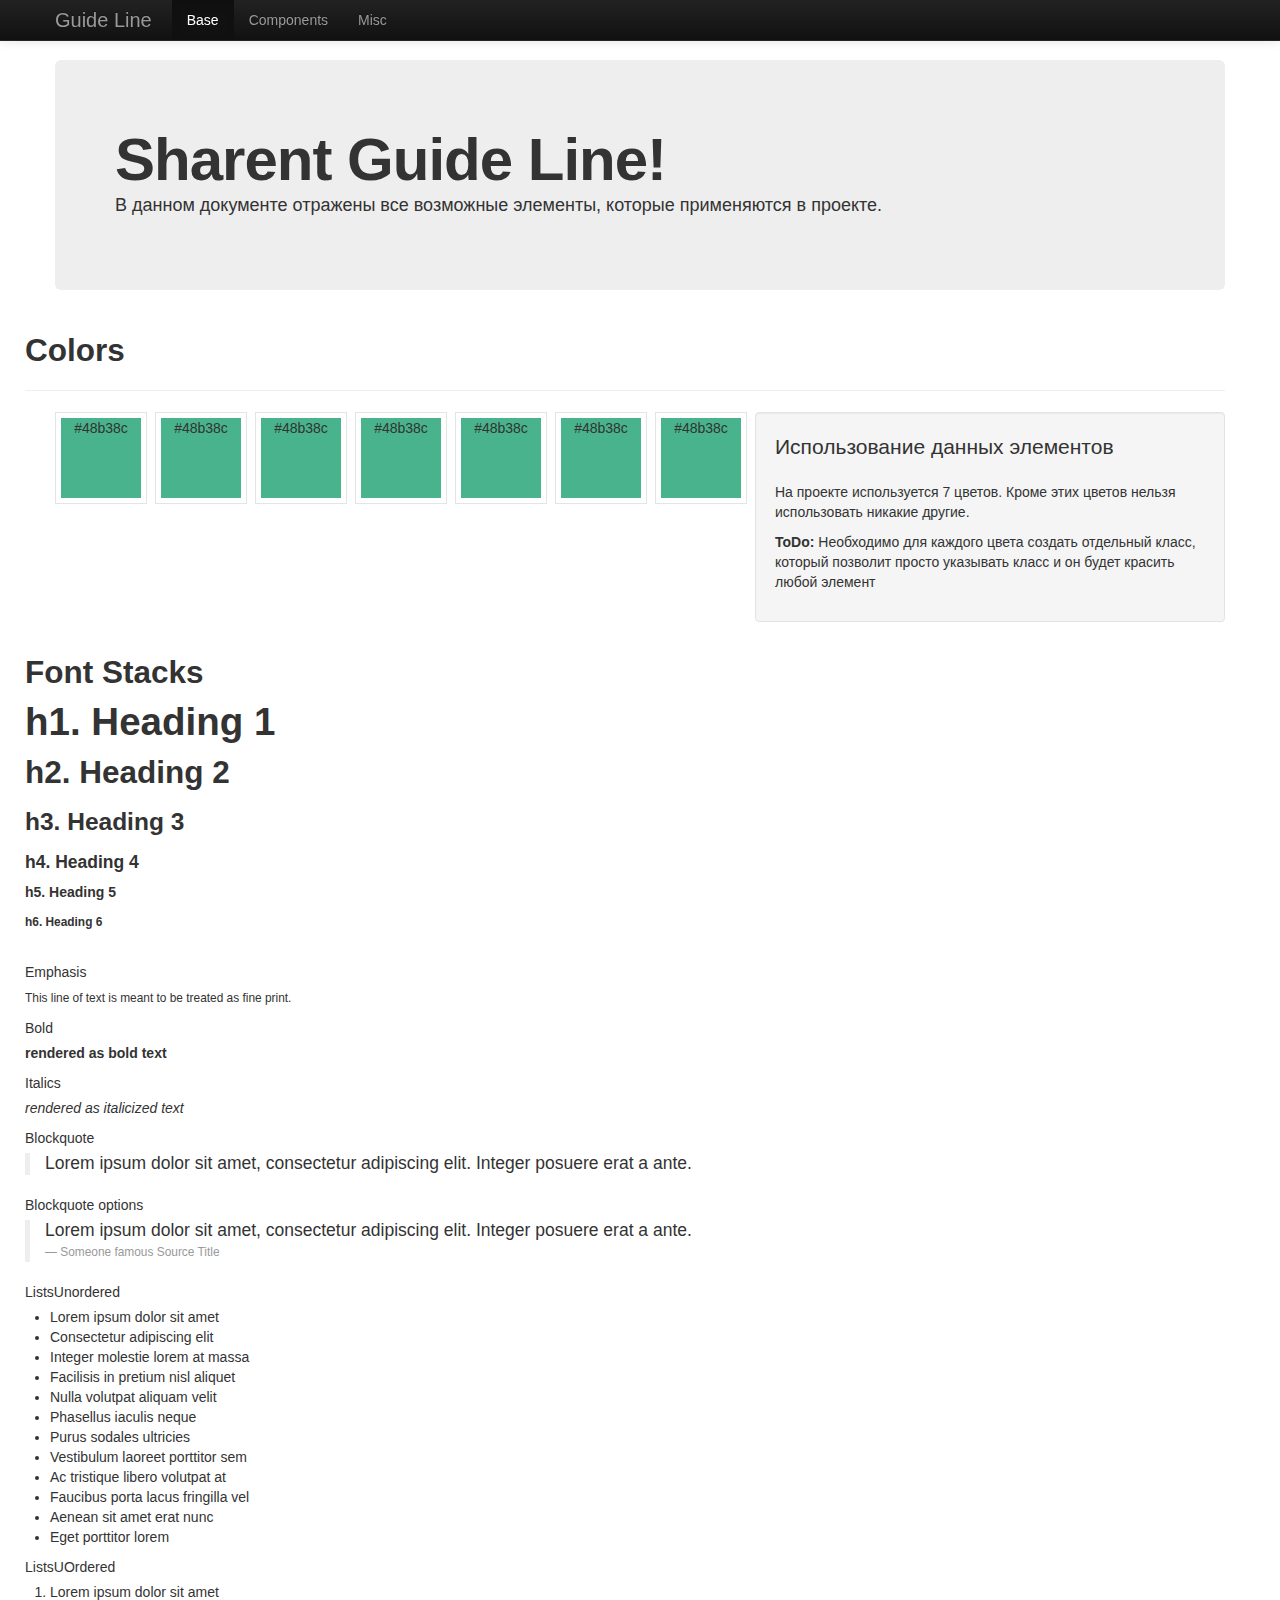
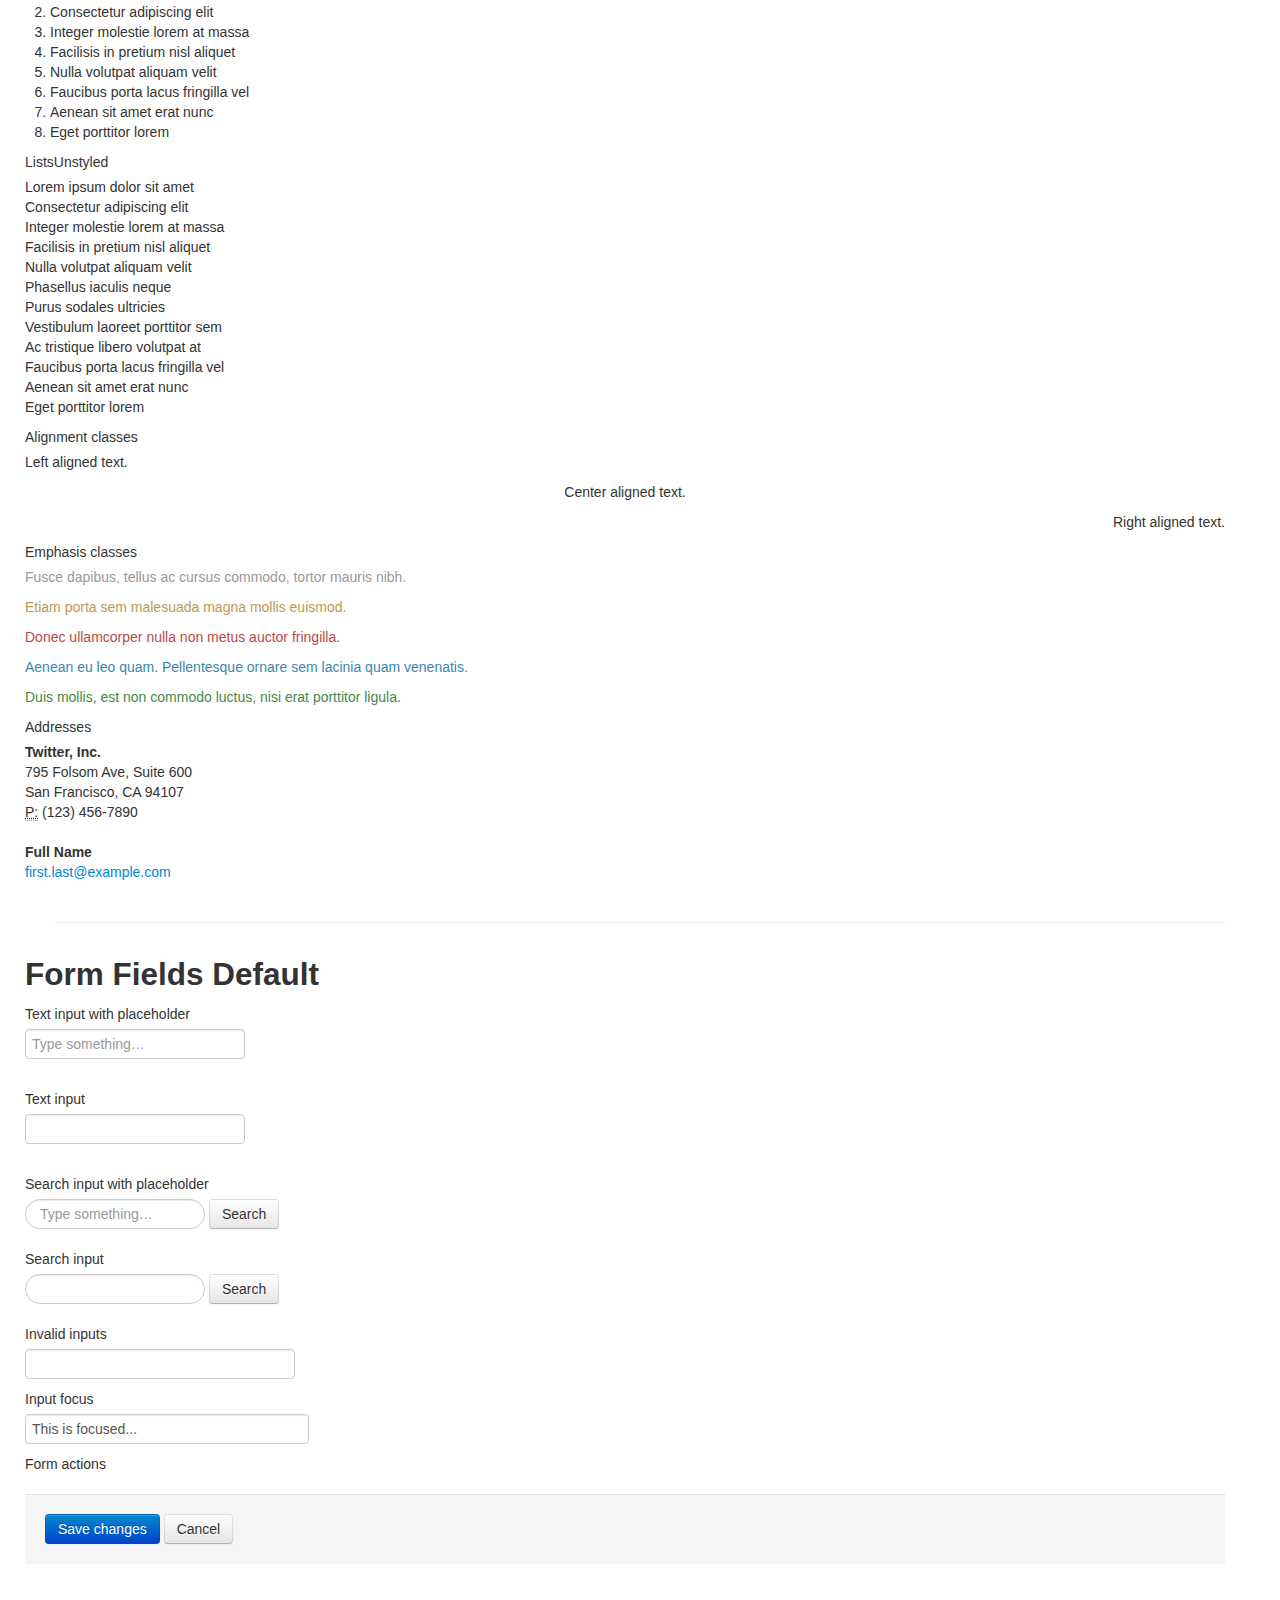
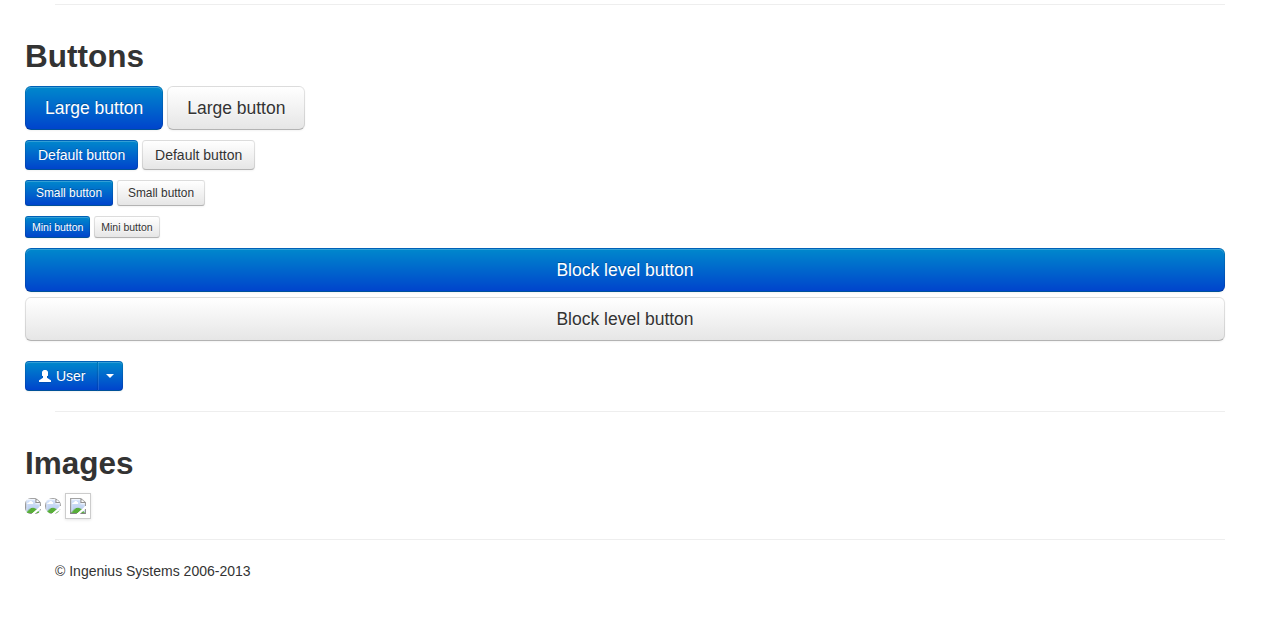
==== index.html @ 412e6f41 "new guidline" ====
<!DOCTYPE html>
<html class="no-js">
    <head>
        <meta charset="utf-8">
        <meta http-equiv="X-UA-Compatible" content="IE=edge,chrome=1">
        <title></title>
        <meta name="description" content="">
        <meta name="viewport" content="width=device-width">

        <link rel="stylesheet" href="css/bootstrap.min.css">
        <style>
            body {
                padding-top: 60px;
                padding-bottom: 40px;
            }
        </style>
        <link rel="stylesheet" href="css/bootstrap-responsive.min.css">
        <link rel="stylesheet" href="css/main.css">

        <script src="js/vendor/modernizr-2.6.2-respond-1.1.0.min.js"></script>
    </head>
    <body>

        <!-- This code is taken from http://twitter.github.com/bootstrap/examples/hero.html -->

        <div class="navbar navbar-inverse navbar-fixed-top">
            <div class="navbar-inner">
                <div class="container">
                    <a class="btn btn-navbar" data-toggle="collapse" data-target=".nav-collapse">
                        <span class="icon-bar"></span>
                        <span class="icon-bar"></span>
                        <span class="icon-bar"></span>
                    </a>
                    <a class="brand" href="#">Guide Line</a>
                    <div class="nav-collapse collapse">
                        <ul class="nav">
                            <li class="active"><a href="#">Base</a></li>
                            <li><a href="#about">Components</a></li>
                            <li><a href="#contact">Misc</a></li>
                        </ul>
                    </div><!--/.nav-collapse -->
                </div>
            </div>
        </div>

        <div class="container">

            <!-- Main hero unit for a primary marketing message or call to action -->
            <div class="hero-unit">
                <h1>Sharent Guide Line!</h1>
                <p>В данном документе отражены все возможные элементы, которые применяются в проекте.</p>
            </div>

            <!-- Let's go -->
			<div class="row">
				<h2>Colors</h2>
				<hr/>
				<div class="span1">
					<div class="color-box">
						<div class="color-green"><p>#48b38c</p></div>
					</div>
				</div>
				<div class="span1">
					<div class="color-box">
						<div class="color-green"><p>#48b38c</p></div>
					</div>
				</div>
				<div class="span1">
					<div class="color-box">
						<div class="color-green"><p>#48b38c</p></div>
					</div>
				</div>
				<div class="span1">
					<div class="color-box">
						<div class="color-green"><p>#48b38c</p></div>
					</div>
				</div>
				<div class="span1">
					<div class="color-box">
						<div class="color-green"><p>#48b38c</p></div>
					</div>
				</div>
				<div class="span1">
					<div class="color-box">
						<div class="color-green"><p>#48b38c</p></div>
					</div>
				</div>
				<div class="span1">
					<div class="color-box">
						<div class="color-green"><p>#48b38c</p></div>
					</div>
				</div>
				<div class="span5">
					<div class="well">
						<p class="lead">Использование данных элементов</p>
						<p>На проекте используется 7 цветов. Кроме этих цветов нельзя использовать никакие другие. </p>
						<p><b>ToDo: </b>Необходимо для каждого цвета создать отдельный класс, который позволит просто указывать класс и он будет красить любой элемент</p>
					</div>
				</div>
			</div>
			<div class="row">
					<h2>Font Stacks</h2>
					
					<h1>h1. Heading 1</h1>
					<h2>h2. Heading 2</h2>
					<h3>h3. Heading 3</h3>
					<h4>h4. Heading 4</h4>
					<h5>h5. Heading 5</h5>
					<h6>h6. Heading 6</h6>
					
				</br>
				<label>Emphasis</label>
				<p>
					<small>This line of text is meant to be treated as fine print.</small>
				</p>
				<label>Bold</label>
				<p>
					<strong>rendered as bold text</strong>
				</p>
				<label>Italics</label>
				<p>
					<em>rendered as italicized text</em>
				</p>
				
					<label>Blockquote</label>			
					<blockquote>
					  <p>Lorem ipsum dolor sit amet, consectetur adipiscing elit. Integer posuere erat a ante.</p>
					</blockquote>
					
					
					<label>Blockquote options</label>
					<blockquote>
					  <p>Lorem ipsum dolor sit amet, consectetur adipiscing elit. Integer posuere erat a ante.</p>
					  <small>Someone famous <cite title="Source Title">Source Title</cite></small>
					</blockquote>
					
					
					
					
					
					<label>ListsUnordered</label>
					
					<ul>
						<li>Lorem ipsum dolor sit amet</li>
						<li>Consectetur adipiscing elit</li>
						<li>Integer molestie lorem at massa</li>
						<li>Facilisis in pretium nisl aliquet</li>
						<li>Nulla volutpat aliquam velit</li>
						<li>Phasellus iaculis neque</li>
						<li>Purus sodales ultricies</li>
						<li>Vestibulum laoreet porttitor sem</li>
						<li>Ac tristique libero volutpat at</li>
						<li>Faucibus porta lacus fringilla vel</li>
						<li>Aenean sit amet erat nunc</li>
						<li>Eget porttitor lorem</li>
					</ul>
					
					
					<label>ListsUOrdered</label>
					<ol>
					<li>Lorem ipsum dolor sit amet</li>
					<li>Consectetur adipiscing elit</li>
					<li>Integer molestie lorem at massa</li>
					<li>Facilisis in pretium nisl aliquet</li>
					<li>Nulla volutpat aliquam velit</li>
					<li>Faucibus porta lacus fringilla vel</li>
					<li>Aenean sit amet erat nunc</li>
					<li>Eget porttitor lorem</li>
					</ol>
					 
					 
					 
					<label>ListsUnstyled</label>
					
					<ul class="unstyled">
					 <li>Lorem ipsum dolor sit amet</li>
					 <li>Consectetur adipiscing elit</li>
					 <li>Integer molestie lorem at massa</li>
					 <li>Facilisis in pretium nisl aliquet</li>
					 <li>Nulla volutpat aliquam velit</li>
					 <li>Phasellus iaculis neque</li>
					 <li>Purus sodales ultricies</li>
					 <li>Vestibulum laoreet porttitor sem</li>
					 <li>Ac tristique libero volutpat at</li>
					 <li>Faucibus porta lacus fringilla vel</li>
					 <li>Aenean sit amet erat nunc</li>
					 <li>Eget porttitor lorem</li>
					</ul>
				
				
				
				<label>Alignment classes</label>
				<p class="text-left">Left aligned text.</p>
				<p class="text-center">Center aligned text.</p>
				<p class="text-right">Right aligned text.</p>
				
				<label>Emphasis classes</label>
				<p class="muted">Fusce dapibus, tellus ac cursus commodo, tortor mauris nibh.</p>
				<p class="text-warning">Etiam porta sem malesuada magna mollis euismod.</p>
				<p class="text-error">Donec ullamcorper nulla non metus auctor fringilla.</p>
				<p class="text-info">Aenean eu leo quam. Pellentesque ornare sem lacinia quam venenatis.</p>
				<p class="text-success">Duis mollis, est non commodo luctus, nisi erat porttitor ligula.</p>
					

				
					<label>Addresses</label>
					<address>
					<strong>Twitter, Inc.</strong><br>
					795 Folsom Ave, Suite 600<br>
					San Francisco, CA 94107<br>
					<abbr title="Phone">P:</abbr> (123) 456-7890
					</address>
				 
					<address>
					  <strong>Full Name</strong><br>
					  <a href="mailto:#">first.last@example.com</a>
					</address>
									
			</div>
			<hr/>
			
			
			
			
			<div class="row">
				<h2>Form Fields Default</h2>
			
				<label>Text input with placeholder</label>
				<form>
					<fieldset>
					<input type="text" placeholder="Type something…">	
					</fieldset>
				</form>
				
				<label>Text input </label>
				<form>
					<fieldset>
						<input type="text">	
					</fieldset>
				</form>
				
				<label>Search input with placeholder</label>
				<form class="form-search">
					<input type="text" placeholder="Type something…" class="input-medium search-query">
					<button type="submit" class="btn">Search</button>
				</form>
				
				<label>Search input</label>
				<form class="form-search">
					<input type="text" class="input-medium search-query">
					<button type="submit" class="btn">Search</button>
				</form>
				<label>Invalid inputs</label>
				<input class="span3" type="email" required>
				
				<label>Input focus</label>
				<input class="input-xlarge" id="focusedInput" type="text" value="This is focused...">
				
				<label>Form actions</label>
				<div class="form-actions">
					<button type="submit" class="btn btn-primary">Save changes</button>
					<button type="button" class="btn">Cancel</button>
				</div>
				
				
				
			</div>
				<hr/>
			<div class="row">
				<h2>Buttons</h2>
				<p>
				  <button class="btn btn-large btn-primary" type="button">Large button</button>
				  <button class="btn btn-large" type="button">Large button</button>
				</p>
				<p>
				  <button class="btn btn-primary" type="button">Default button</button>
				  <button class="btn" type="button">Default button</button>
				</p>
				<p>
				  <button class="btn btn-small btn-primary" type="button">Small button</button>
				  <button class="btn btn-small" type="button">Small button</button>
				</p>
				<p>
				  <button class="btn btn-mini btn-primary" type="button">Mini button</button>
				  <button class="btn btn-mini" type="button">Mini button</button>
				</p>
				
				<button class="btn btn-large btn-block btn-primary" type="button">Block level button</button>
				<button class="btn btn-large btn-block" type="button">Block level button</button>
				
				</br>
				<div class="btn-group">
				  <a class="btn btn-primary" href="#"><i class="icon-user icon-white"></i> User</a>
				  <a class="btn btn-primary dropdown-toggle" data-toggle="dropdown" href="#"><span class="caret"></span></a>
				  <ul class="dropdown-menu">
					<li><a href="#"><i class="icon-pencil"></i> Edit</a></li>
					<li><a href="#"><i class="icon-trash"></i> Delete</a></li>
					<li><a href="#"><i class="icon-ban-circle"></i> Ban</a></li>
					<li class="divider"></li>
					<li><a href="#"><i class="i"></i> Make admin</a></li>
				  </ul>
				</div>
				
			
			</div>
			<hr>
			<div class="row">
				<h2>Images</h2>
				<img src="..." class="img-rounded">
				<img src="..." class="img-circle">
				<img src="..." class="img-polaroid">
			</div>	
           
			
			
			</hr>
			
			<hr>
            <footer>
                <p>&copy; Ingenius Systems 2006-2013</p>
            </footer>

        </div> <!-- /container -->

        <script src="//ajax.googleapis.com/ajax/libs/jquery/1.10.1/jquery.min.js"></script>
        <script>window.jQuery || document.write('<script src="js/vendor/jquery-1.10.1.min.js"><\/script>')</script>

        <script src="js/vendor/bootstrap.min.js"></script>

        <script src="js/main.js"></script>
    </body>
</html>
---- css/main.css ----
/* ==========================================================================
   Ingenius Systems custom styles
   ========================================================================== */


.color-box {
	width: 90px;
	height: 90px;
	background-color: white;
	border: 1px solid #e4e4e3;
}

.color-green {
	background-color: #48b38c;
	height: 80px;
	width: 80px;
	margin: 5px;
	text-align: center;
}
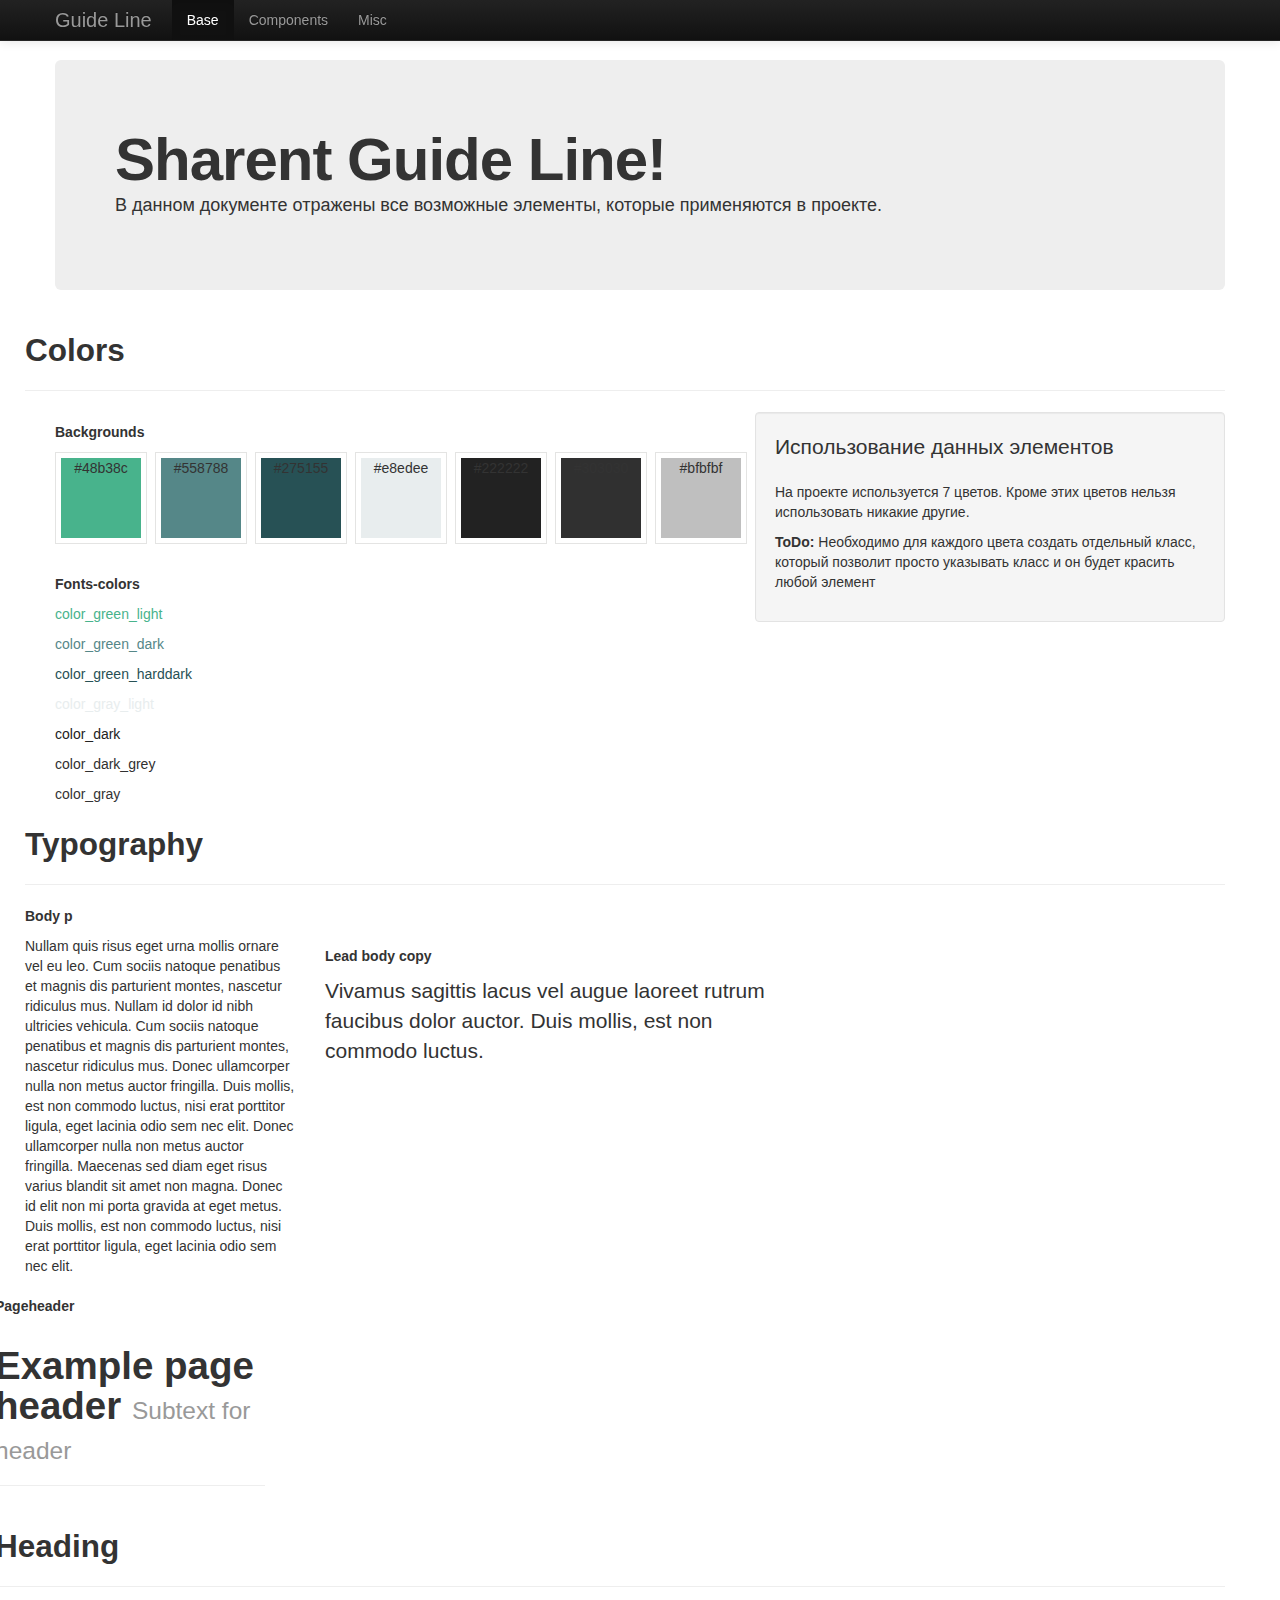
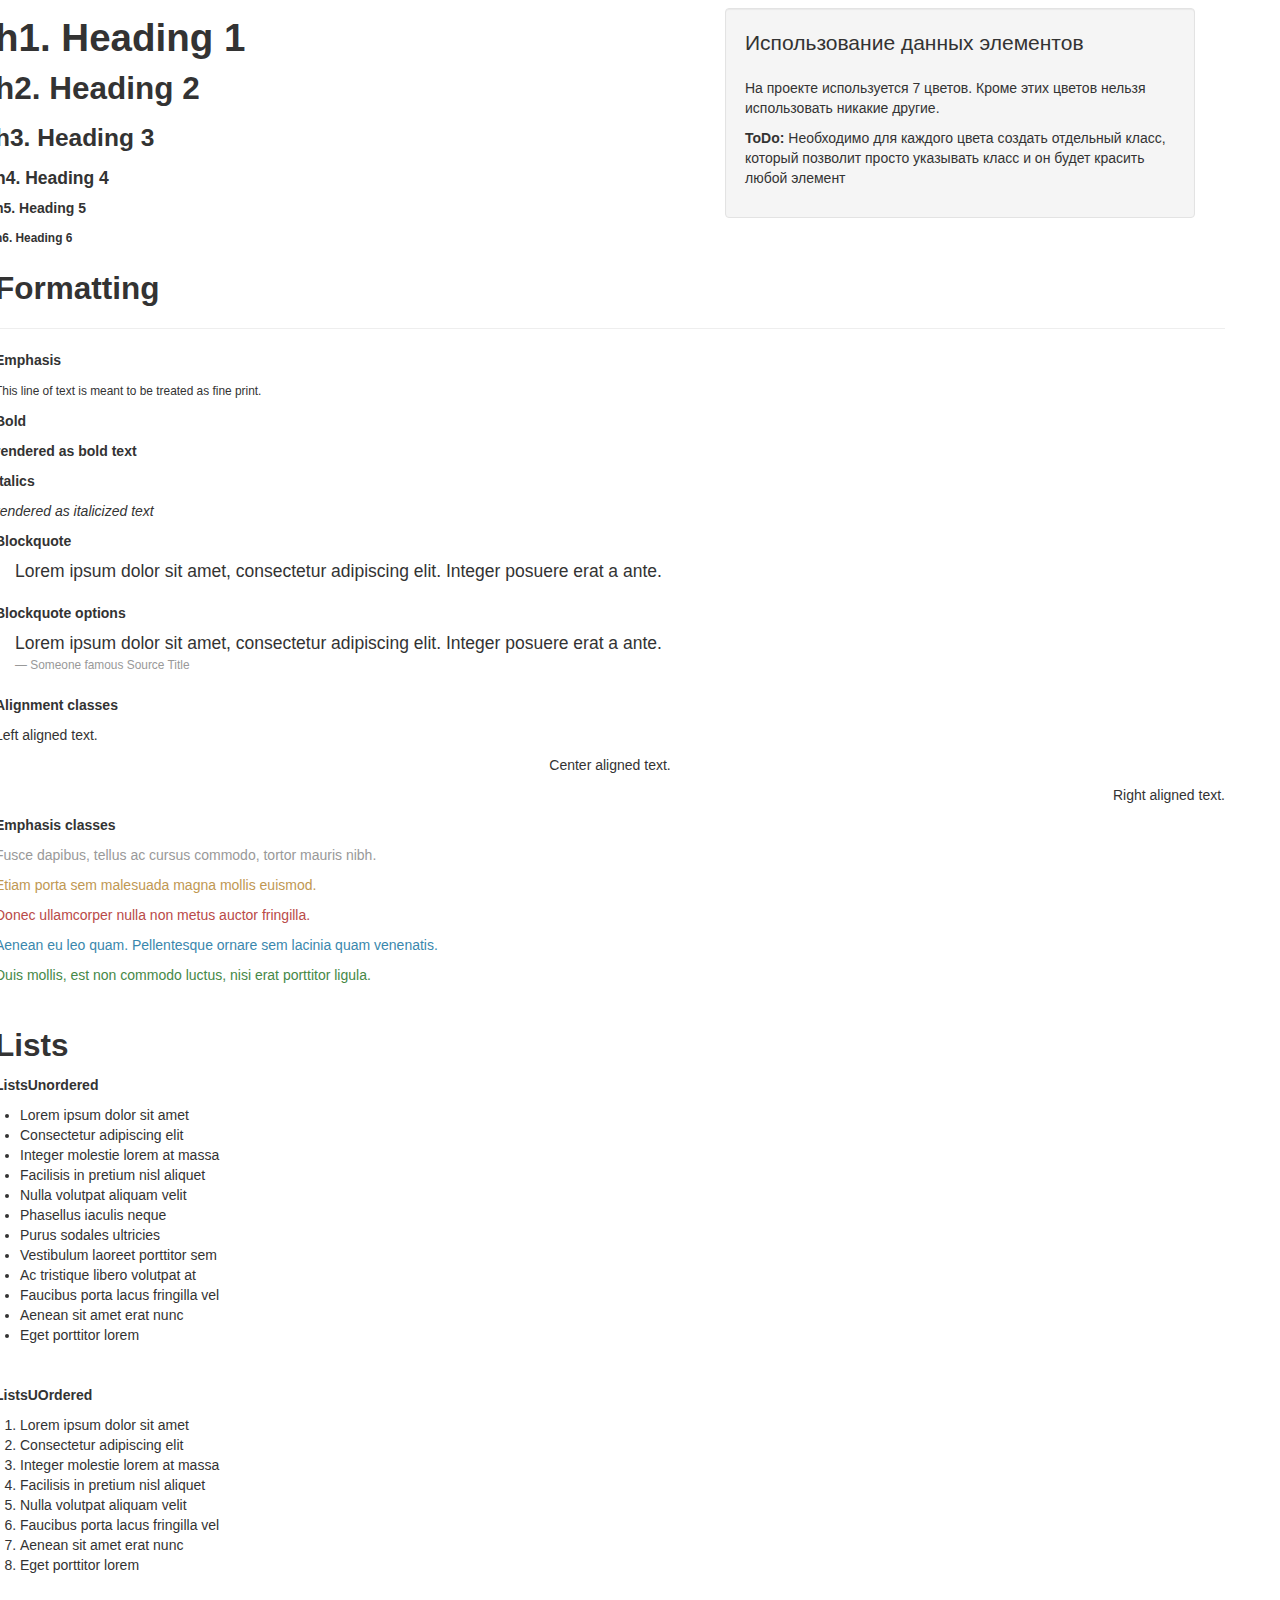
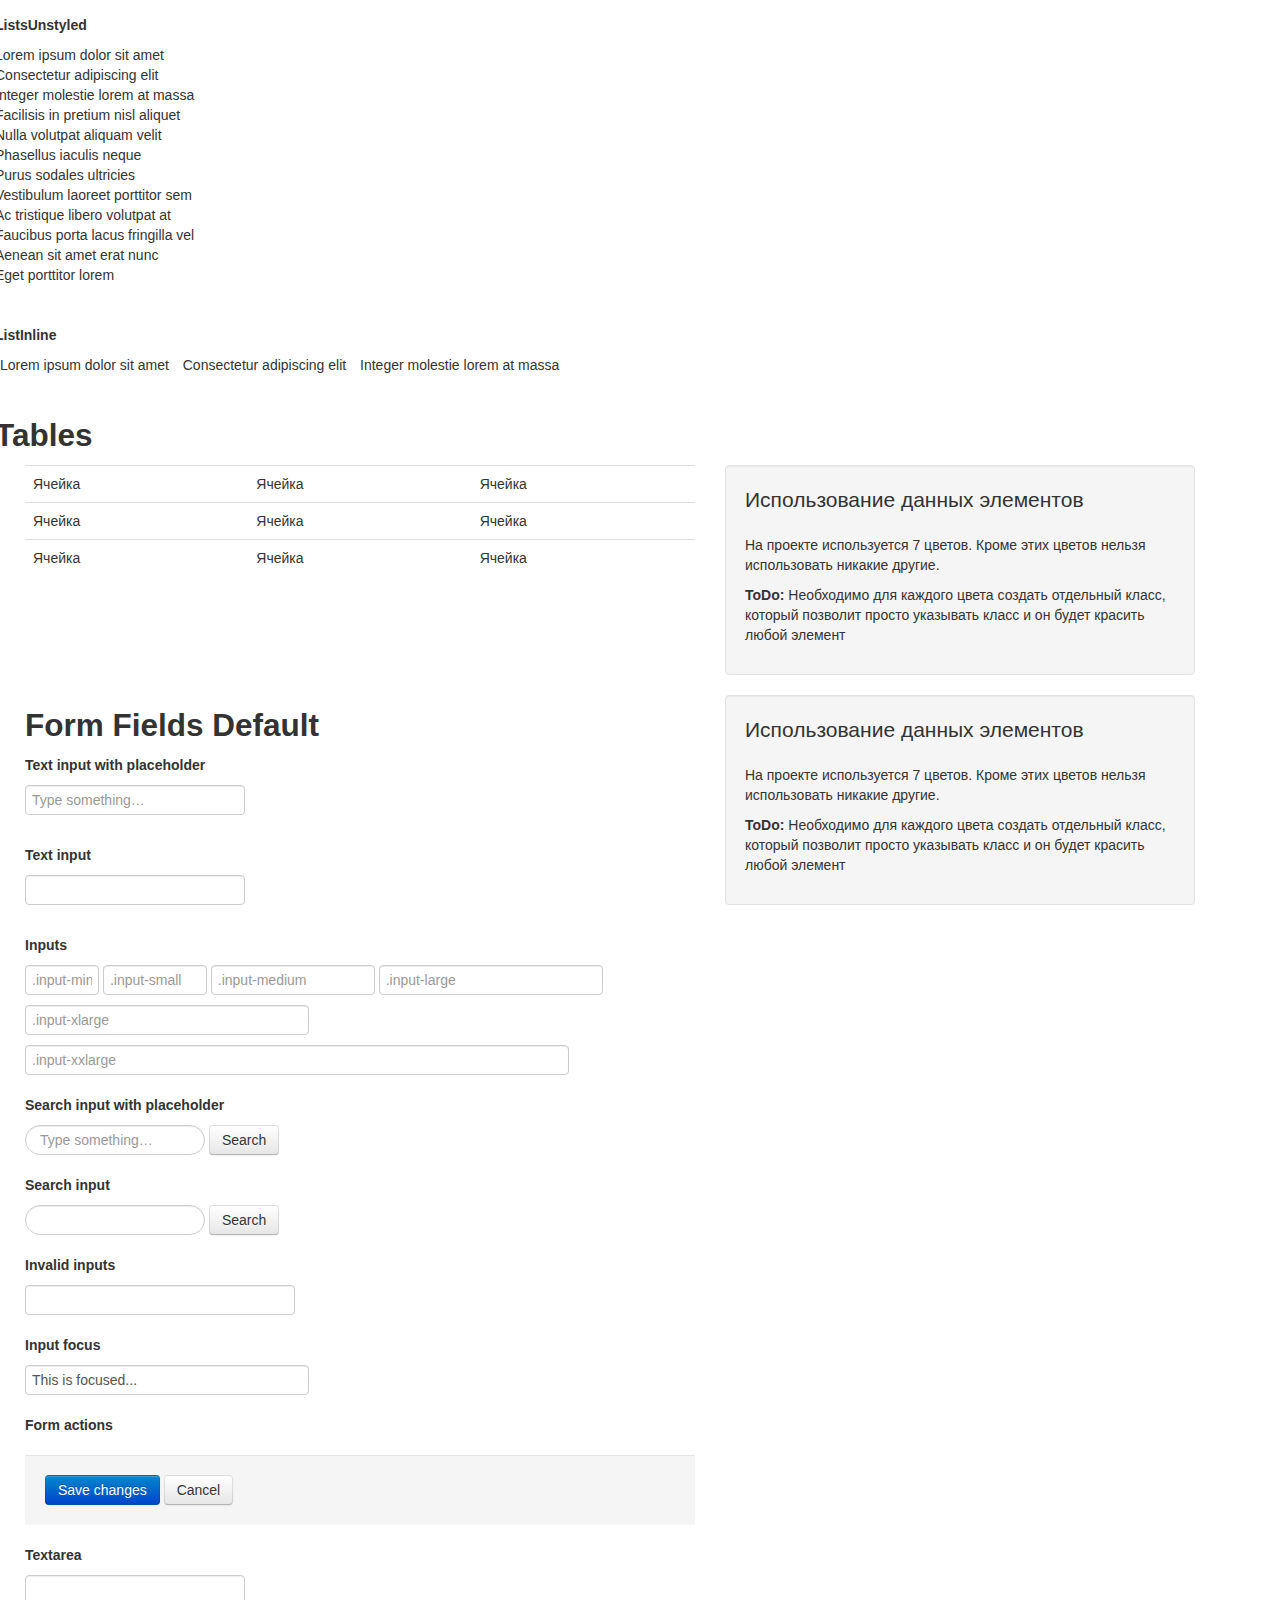
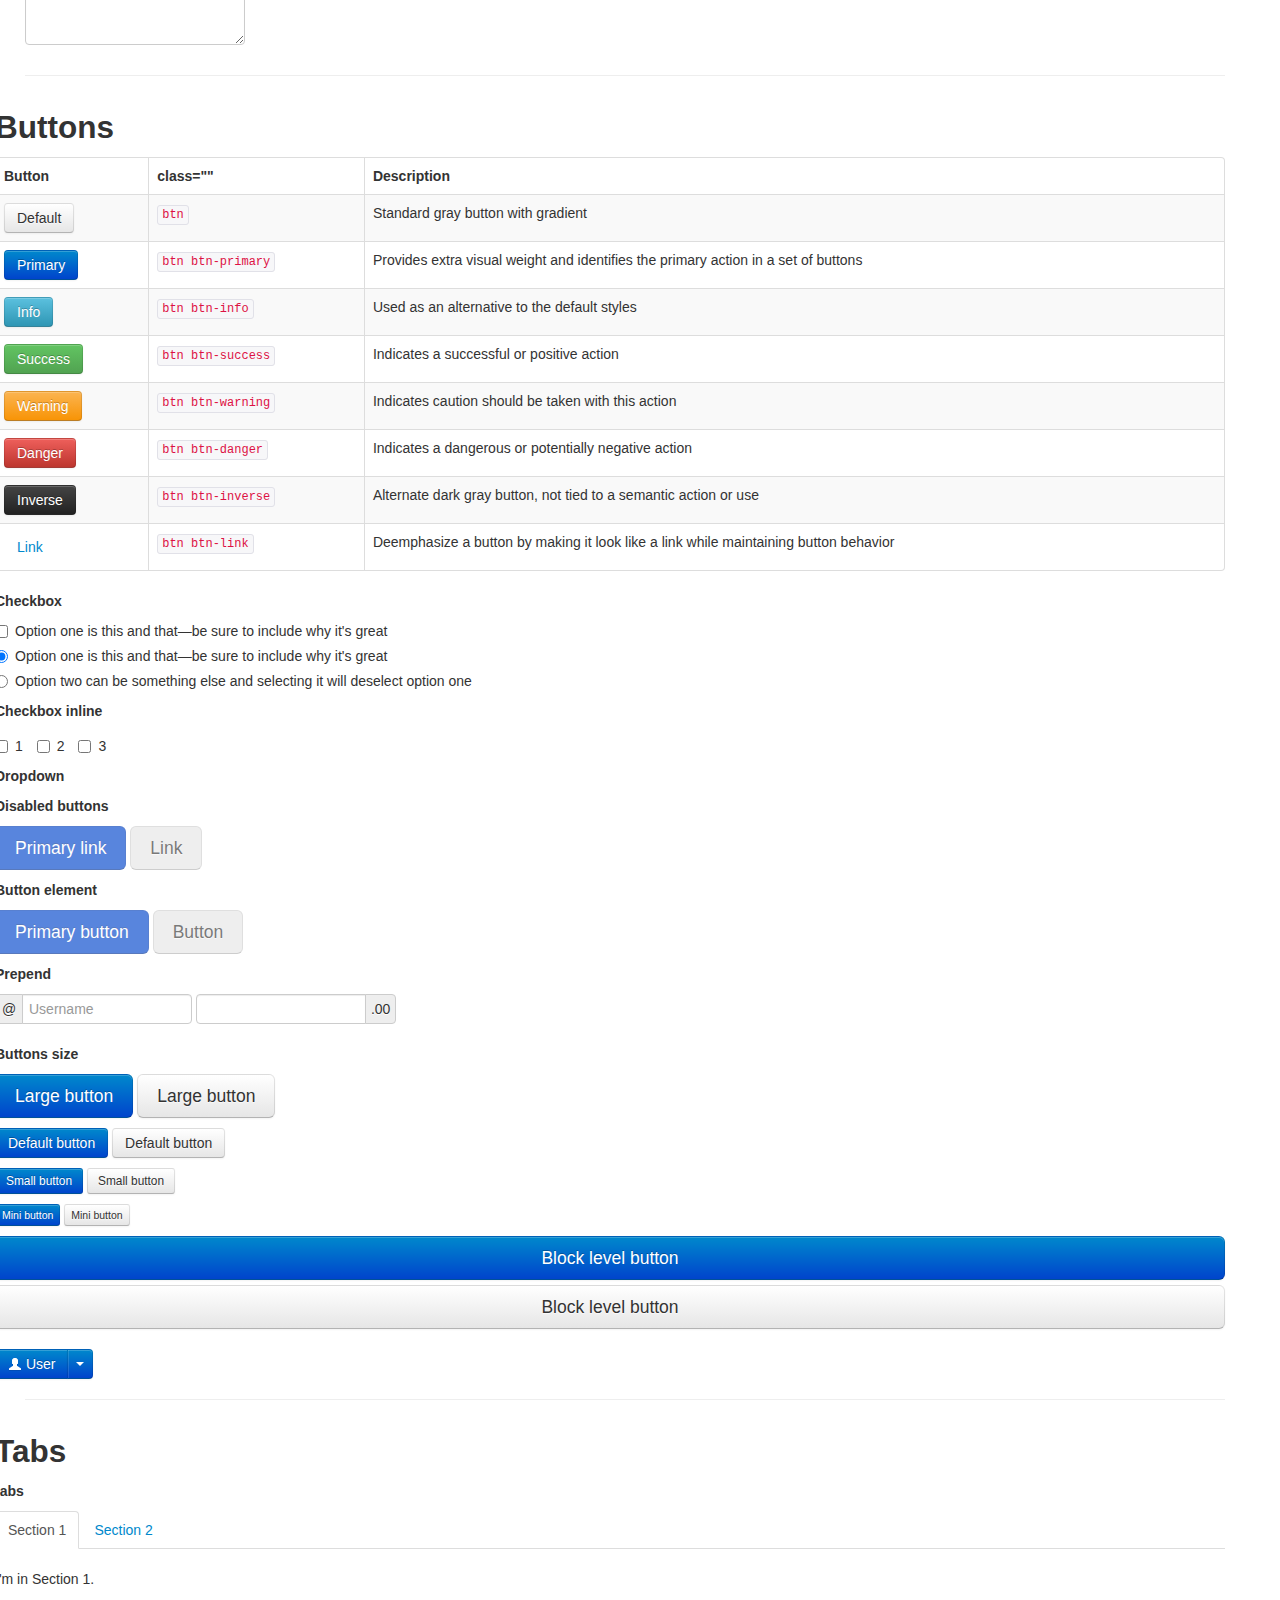
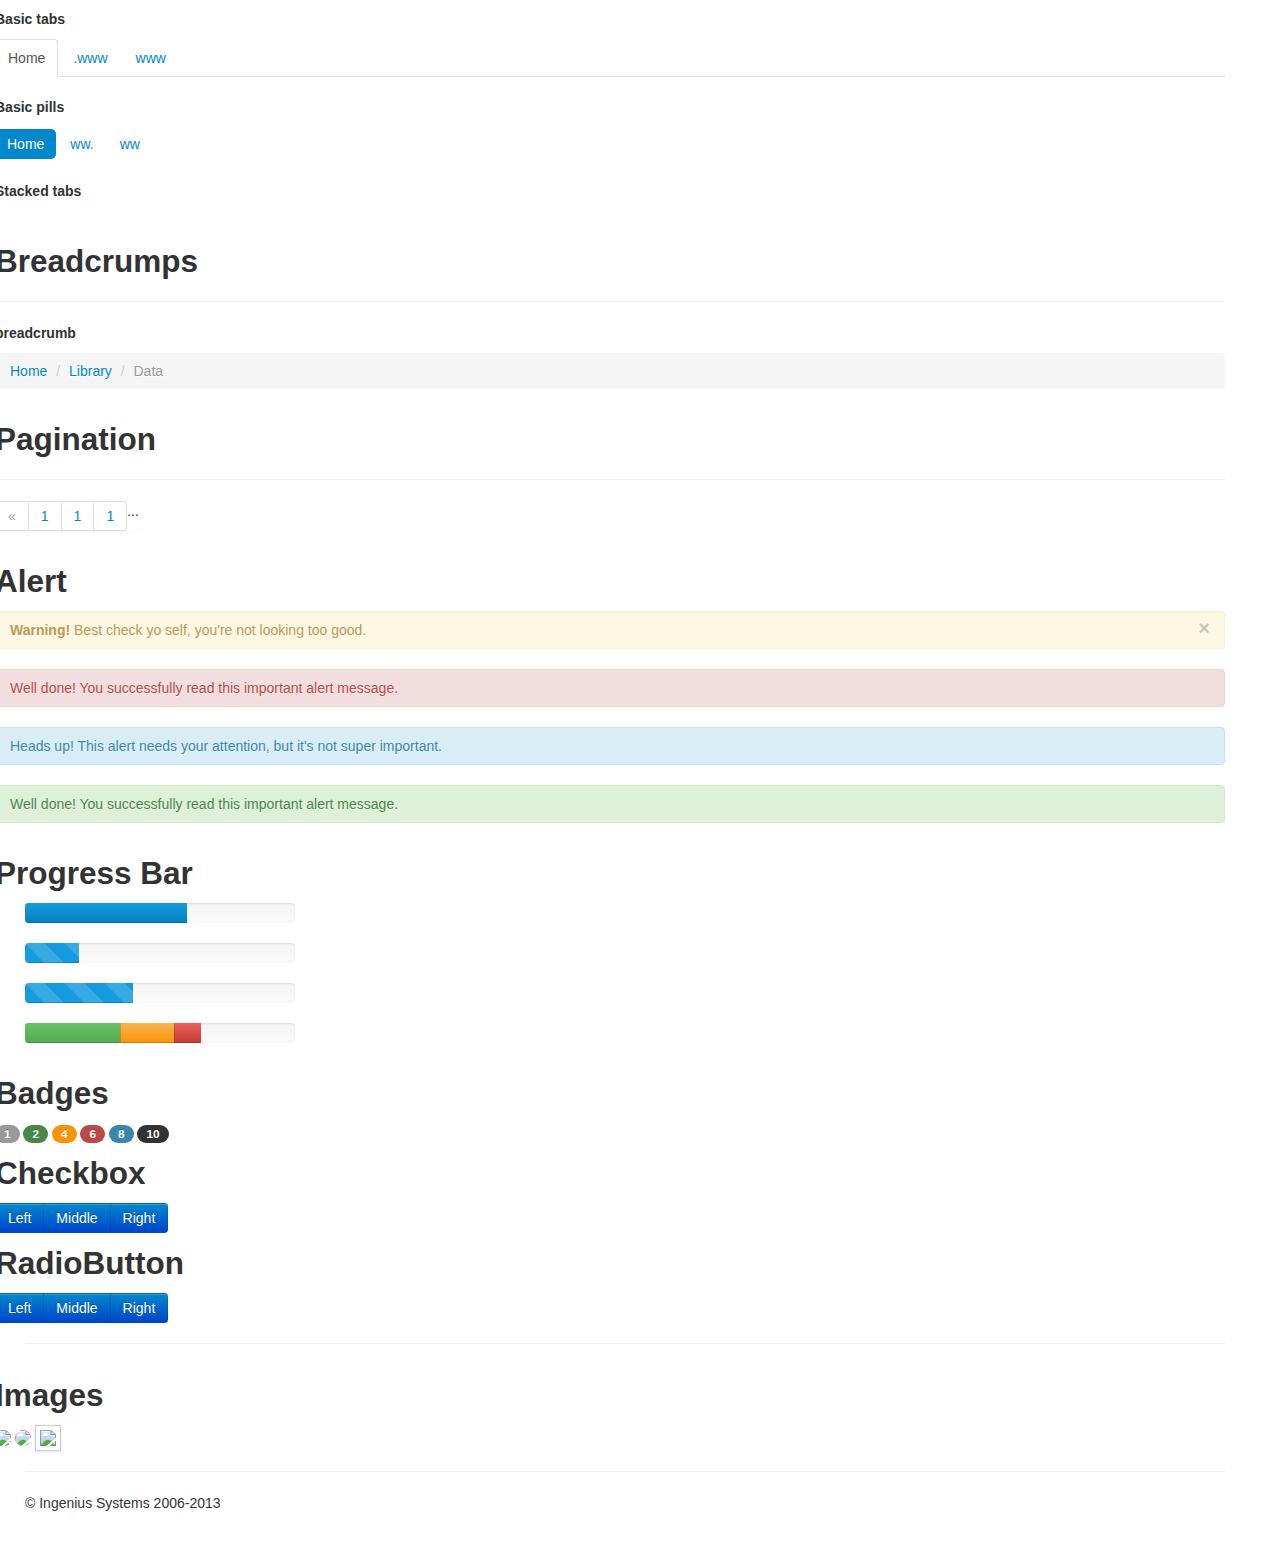
==== commit ceee1757: "гайдлайн" ====
--- a/index.html
+++ b/index.html
@@ -52,44 +52,70 @@
             </div>
 
             <!-- Let's go -->
+			
+			
+			
 			<div class="row">
 				<h2>Colors</h2>
-				<hr/>
-				<div class="span1">
-					<div class="color-box">
-						<div class="color-green"><p>#48b38c</p></div>
-					</div>
-				</div>
-				<div class="span1">
-					<div class="color-box">
-						<div class="color-green"><p>#48b38c</p></div>
-					</div>
-				</div>
-				<div class="span1">
-					<div class="color-box">
-						<div class="color-green"><p>#48b38c</p></div>
-					</div>
-				</div>
-				<div class="span1">
-					<div class="color-box">
-						<div class="color-green"><p>#48b38c</p></div>
-					</div>
-				</div>
-				<div class="span1">
-					<div class="color-box">
-						<div class="color-green"><p>#48b38c</p></div>
-					</div>
-				</div>
-				<div class="span1">
-					<div class="color-box">
-						<div class="color-green"><p>#48b38c</p></div>
-					</div>
-				</div>
-				<div class="span1">
-					<div class="color-box">
-						<div class="color-green"><p>#48b38c</p></div>
-					</div>
-				</div>
+				<hr>
+				<div class="span7">
+				<h5>Backgrounds</h5>
+				<div class="row">
+					<div class="span1">
+						<div class="bakcground_color_box">
+							<div class="bakcground_color_green_light"><p>#48b38c</p></div>
+						</div>
+					</div>
+					<div class="span1">
+						<div class="bakcground_color_box">
+							<div class="bakcground_color_green_dark"><p>#558788</p></div>
+						</div>
+					</div>
+					<div class="span1">
+						<div class="bakcground_color_box">
+							<div class="bakcground_color_green_harddark"><p>#275155</p></div>
+						</div>
+					</div>
+					<div class="span1">
+						<div class="bakcground_color_box">
+							<div class="bakcground_color_gray_light"><p>#e8edee</p></div>
+						</div>
+					</div>
+					<div class="span1">
+						<div class="bakcground_color_box">
+							<div class="bakcground_color_dark"><p>#222222</p></div>
+						</div>
+					</div>
+					<div class="span1">
+						<div class="bakcground_color_box">
+							<div class="bakcground_color_dark_grey"><p>#303030</p></div>
+						</div>
+					</div>
+					<div class="span1">
+						<div class="bakcground_color_box">
+							<div class="bakcground_color_grey"><p>#bfbfbf</p></div>
+						</div>
+					</div>
+					
+					
+				</div>
+				</br>
+				<div class="row">
+					<div class="span2">
+					<h5>Fonts-colors</h5>
+						<p class="color_green_light">color_green_light</p>
+						<p class="color_green_dark">color_green_dark</p>
+						<p class="color_green_harddark">color_green_harddark</p>
+						<p class="color_gray_light">color_gray_light</p>
+						<p class="color_dark">color_dark</p>
+						<p class="color_dark_grey">color_dark_grey</p>
+						<p class="color_gray">color_gray</p>
+					</div>
+				</div>
+				
+							
+				</div>
+				
 				<div class="span5">
 					<div class="well">
 						<p class="lead">Использование данных элементов</p>
@@ -99,46 +125,121 @@
 				</div>
 			</div>
 			<div class="row">
-					<h2>Font Stacks</h2>
-					
-					<h1>h1. Heading 1</h1>
-					<h2>h2. Heading 2</h2>
-					<h3>h3. Heading 3</h3>
-					<h4>h4. Heading 4</h4>
-					<h5>h5. Heading 5</h5>
-					<h6>h6. Heading 6</h6>
-					
-				</br>
-				<label>Emphasis</label>
+				<h2>Typography</h2>
+				<hr>
+				<h5>Body p</h5>
+				<div class="row">
+				<div class="span3">
+					<p>Nullam quis risus eget urna mollis ornare vel eu leo. 
+					Cum sociis natoque penatibus et magnis dis parturient montes, nascetur 
+					ridiculus mus. Nullam id dolor id nibh ultricies vehicula.
+
+					Cum sociis natoque penatibus et magnis dis parturient montes, nascetur ridiculus mus.
+					 Donec ullamcorper nulla non metus auctor fringilla. Duis mollis, est non commodo luctus,
+					 nisi erat porttitor ligula, eget lacinia odio sem nec elit. Donec ullamcorper nulla non metus auctor fringilla.
+
+					Maecenas sed diam eget risus varius blandit sit amet non magna. Donec id
+					 elit non mi porta gravida at eget metus. Duis mollis, est non commodo luctus, 
+					 nisi erat porttitor ligula, eget lacinia odio sem nec elit.</p>
+					
+					 
+				</div>
+				
+					<div class="row">
+						<div class="span5">
+							<h5>Lead body copy</h5>
+							<p class="lead">Vivamus sagittis lacus vel augue laoreet rutrum faucibus dolor auctor. Duis mollis, est non commodo luctus.</p>
+						</div>
+					</div>
+					<h5>Pageheader</h5>
+						<div class="row"><div class="span3">
+							<div class="page-header">
+						  <h1>Example page header <small>Subtext for header</small></h1>
+						</div>
+						</div>				
+						</div>
+			</div>
+			
+			<div class="row">
+				
+					<h2>Heading</h2>
+					<hr>
+					
+					<div class="span7">
+						<div class="row">
+							<h1>h1. Heading 1</h1>
+							<h2>h2. Heading 2</h2>
+							<h3>h3. Heading 3</h3>
+							<h4>h4. Heading 4</h4>
+							<h5>h5. Heading 5</h5>
+							<h6>h6. Heading 6</h6>
+						</div>
+					</div>
+					
+					<div class="span5">
+						<div class="well">
+							<p class="lead">Использование данных элементов</p>
+							<p>На проекте используется 7 цветов. Кроме этих цветов нельзя использовать никакие другие. </p>
+							<p><b>ToDo: </b>Необходимо для каждого цвета создать отдельный класс, который позволит просто указывать 
+							класс и он будет красить любой элемент</p>
+							
+						</div>
+					</div>
+			</div>	
+			
+			<div class="row">	
+			<h2>Formatting</h2>
+			
+			
+				<hr>
+				<h5>Emphasis</h5>
 				<p>
 					<small>This line of text is meant to be treated as fine print.</small>
 				</p>
-				<label>Bold</label>
+				<h5>Bold</h5>
 				<p>
 					<strong>rendered as bold text</strong>
 				</p>
-				<label>Italics</label>
+				<h5>Italics</h5>
 				<p>
 					<em>rendered as italicized text</em>
 				</p>
 				
-					<label>Blockquote</label>			
+					<h5>Blockquote</h5>		
 					<blockquote>
 					  <p>Lorem ipsum dolor sit amet, consectetur adipiscing elit. Integer posuere erat a ante.</p>
 					</blockquote>
 					
 					
-					<label>Blockquote options</label>
+					<h5>Blockquote options</h5>
 					<blockquote>
 					  <p>Lorem ipsum dolor sit amet, consectetur adipiscing elit. Integer posuere erat a ante.</p>
 					  <small>Someone famous <cite title="Source Title">Source Title</cite></small>
 					</blockquote>
 					
-					
-					
-					
-					
-					<label>ListsUnordered</label>
+					<h5>Alignment classes</h5>
+					<p class="text-left">Left aligned text.</p>
+					<p class="text-center">Center aligned text.</p>
+					<p class="text-right">Right aligned text.</p>
+					
+					<h5>Emphasis classes</h5>
+					<p class="muted">Fusce dapibus, tellus ac cursus commodo, tortor mauris nibh.</p>
+					<p class="text-warning">Etiam porta sem malesuada magna mollis euismod.</p>
+					<p class="text-error">Donec ullamcorper nulla non metus auctor fringilla.</p>
+					<p class="text-info">Aenean eu leo quam. Pellentesque ornare sem lacinia quam venenatis.</p>
+					<p class="text-success">Duis mollis, est non commodo luctus, nisi erat porttitor ligula.</p>
+					</br>
+
+				
+					
+									
+			</div>
+			
+			
+			<div class="row">
+				<h2>Lists</h2>
+				
+				<h5>ListsUnordered</h5>
 					
 					<ul>
 						<li>Lorem ipsum dolor sit amet</li>
@@ -154,9 +255,9 @@
 						<li>Aenean sit amet erat nunc</li>
 						<li>Eget porttitor lorem</li>
 					</ul>
-					
-					
-					<label>ListsUOrdered</label>
+					</br>
+					
+					<h5>ListsUOrdered</h5>
 					<ol>
 					<li>Lorem ipsum dolor sit amet</li>
 					<li>Consectetur adipiscing elit</li>
@@ -167,10 +268,10 @@
 					<li>Aenean sit amet erat nunc</li>
 					<li>Eget porttitor lorem</li>
 					</ol>
+					</br>
 					 
 					 
-					 
-					<label>ListsUnstyled</label>
+					<h5>ListsUnstyled</h5>
 					
 					<ul class="unstyled">
 					 <li>Lorem ipsum dolor sit amet</li>
@@ -186,88 +287,229 @@
 					 <li>Aenean sit amet erat nunc</li>
 					 <li>Eget porttitor lorem</li>
 					</ul>
-				
-				
-				
-				<label>Alignment classes</label>
-				<p class="text-left">Left aligned text.</p>
-				<p class="text-center">Center aligned text.</p>
-				<p class="text-right">Right aligned text.</p>
-				
-				<label>Emphasis classes</label>
-				<p class="muted">Fusce dapibus, tellus ac cursus commodo, tortor mauris nibh.</p>
-				<p class="text-warning">Etiam porta sem malesuada magna mollis euismod.</p>
-				<p class="text-error">Donec ullamcorper nulla non metus auctor fringilla.</p>
-				<p class="text-info">Aenean eu leo quam. Pellentesque ornare sem lacinia quam venenatis.</p>
-				<p class="text-success">Duis mollis, est non commodo luctus, nisi erat porttitor ligula.</p>
-					
-
-				
-					<label>Addresses</label>
-					<address>
-					<strong>Twitter, Inc.</strong><br>
-					795 Folsom Ave, Suite 600<br>
-					San Francisco, CA 94107<br>
-					<abbr title="Phone">P:</abbr> (123) 456-7890
-					</address>
-				 
-					<address>
-					  <strong>Full Name</strong><br>
-					  <a href="mailto:#">first.last@example.com</a>
-					</address>
-									
-			</div>
-			<hr/>
-			
-			
-			
-			
-			<div class="row">
+					</br>
+					
+					<h5>ListInline</h5>
+					<ul class="inline">
+						<li>Lorem ipsum dolor sit amet</li>
+					 <li>Consectetur adipiscing elit</li>
+					 <li>Integer molestie lorem at massa</li>
+					</ul>
+					</br>
+			</div>
+			
+			<div class="row">
+			<h2>Tables</h2>
+				<div class="span7">
+					<table class="table">
+						<tr>
+						<td>Ячейка</td>
+						<td>Ячейка</td>
+						<td>Ячейка</td>
+						
+						</tr>
+						<tr>
+						<td>Ячейка</td>
+						<td>Ячейка</td>
+						<td>Ячейка</td>
+						
+						</tr>
+						<tr>
+						<td>Ячейка</td>
+						<td>Ячейка</td>
+						<td>Ячейка</td>
+						
+						</tr>
+						
+					</table>
+				</div>
+				<div class="span5">
+						<div class="well">
+							<p class="lead">Использование данных элементов</p>
+							<p>На проекте используется 7 цветов. Кроме этих цветов нельзя использовать никакие другие. </p>
+							<p><b>ToDo: </b>Необходимо для каждого цвета создать отдельный класс, который позволит просто указывать 
+							класс и он будет красить любой элемент</p>
+							
+						</div>
+					</div>
+			
+			</div>
+			
+			
+			
+			<div class="row">
+				<div class="span7">
 				<h2>Form Fields Default</h2>
-			
-				<label>Text input with placeholder</label>
+				
+				<h5>Text input with placeholder</h5>
 				<form>
 					<fieldset>
 					<input type="text" placeholder="Type something…">	
 					</fieldset>
 				</form>
 				
-				<label>Text input </label>
+				<h5>Text input </h5>
 				<form>
 					<fieldset>
 						<input type="text">	
 					</fieldset>
 				</form>
-				
-				<label>Search input with placeholder</label>
+				<h5>Inputs</h5>
+				<input class="input-mini" type="text" placeholder=".input-mini">
+				<input class="input-small" type="text" placeholder=".input-small">
+				<input class="input-medium" type="text" placeholder=".input-medium">
+				<input class="input-large" type="text" placeholder=".input-large">
+				<input class="input-xlarge" type="text" placeholder=".input-xlarge">
+				<input class="input-xxlarge" type="text" placeholder=".input-xxlarge">
+				
+				
+				<h5>Search input with placeholder</h5>
 				<form class="form-search">
 					<input type="text" placeholder="Type something…" class="input-medium search-query">
 					<button type="submit" class="btn">Search</button>
 				</form>
 				
-				<label>Search input</label>
+				<h5>Search input</h5>
 				<form class="form-search">
 					<input type="text" class="input-medium search-query">
 					<button type="submit" class="btn">Search</button>
 				</form>
-				<label>Invalid inputs</label>
+				<h5>Invalid inputs</h5>
 				<input class="span3" type="email" required>
 				
-				<label>Input focus</label>
+				<h5>Input focus</h5>
 				<input class="input-xlarge" id="focusedInput" type="text" value="This is focused...">
 				
-				<label>Form actions</label>
+				<h5>Form actions</h5>
 				<div class="form-actions">
 					<button type="submit" class="btn btn-primary">Save changes</button>
 					<button type="button" class="btn">Cancel</button>
 				</div>
-				
+				<h5>Textarea</h5>
+					<textarea rows="3"></textarea>
+				
+				</div>
+				<div class="span5">
+					<div class="well">
+						<p class="lead">Использование данных элементов</p>
+						<p>На проекте используется 7 цветов. Кроме этих цветов нельзя использовать никакие другие. </p>
+						<p><b>ToDo: </b>Необходимо для каждого цвета создать отдельный класс, который позволит просто указывать 
+						класс и он будет красить любой элемент</p>
+					</div>
+				</div>
 				
 				
 			</div>
 				<hr/>
+				
 			<div class="row">
 				<h2>Buttons</h2>
+				<p>
+			<table class="table table-bordered table-striped">
+            <thead>
+              <tr>
+                <th>Button</th>
+                <th>class=""</th>
+                <th>Description</th>
+              </tr>
+            </thead>
+            <tbody>
+              <tr>
+                <td><button type="button" class="btn">Default</button></td>
+                <td><code>btn</code></td>
+                <td>Standard gray button with gradient</td>
+              </tr>
+              <tr>
+                <td><button type="button" class="btn btn-primary">Primary</button></td>
+                <td><code>btn btn-primary</code></td>
+                <td>Provides extra visual weight and identifies the primary action in a set of buttons</td>
+              </tr>
+              <tr>
+                <td><button type="button" class="btn btn-info">Info</button></td>
+                <td><code>btn btn-info</code></td>
+                <td>Used as an alternative to the default styles</td>
+              </tr>
+              <tr>
+                <td><button type="button" class="btn btn-success">Success</button></td>
+                <td><code>btn btn-success</code></td>
+                <td>Indicates a successful or positive action</td>
+              </tr>
+              <tr>
+                <td><button type="button" class="btn btn-warning">Warning</button></td>
+                <td><code>btn btn-warning</code></td>
+                <td>Indicates caution should be taken with this action</td>
+              </tr>
+              <tr>
+                <td><button type="button" class="btn btn-danger">Danger</button></td>
+                <td><code>btn btn-danger</code></td>
+                <td>Indicates a dangerous or potentially negative action</td>
+              </tr>
+              <tr>
+                <td><button type="button" class="btn btn-inverse">Inverse</button></td>
+                <td><code>btn btn-inverse</code></td>
+                <td>Alternate dark gray button, not tied to a semantic action or use</td>
+              </tr>
+              <tr>
+                <td><button type="button" class="btn btn-link">Link</button></td>
+                <td><code>btn btn-link</code></td>
+                <td>Deemphasize a button by making it look like a link while maintaining button behavior</td>
+              </tr>
+            </tbody>
+          </table>
+
+				
+				</p>
+				<h5>Checkbox</h5>
+				<label class="checkbox">
+				  <input type="checkbox" value="">
+				  Option one is this and that—be sure to include why it's great
+				</label>
+				 
+				<label class="radio">
+				  <input type="radio" name="optionsRadios" id="optionsRadios1" value="option1" checked>
+				  Option one is this and that—be sure to include why it's great
+				</label>
+				<label class="radio">
+				  <input type="radio" name="optionsRadios" id="optionsRadios2" value="option2">
+				  Option two can be something else and selecting it will deselect option one
+				</label>
+				
+				<h5>Checkbox inline</h5>
+				<label class="checkbox inline">
+				  <input type="checkbox" id="inlineCheckbox1" value="option1"> 1
+				</label>
+				<label class="checkbox inline">
+				  <input type="checkbox" id="inlineCheckbox2" value="option2"> 2
+				</label>
+				<label class="checkbox inline">
+				  <input type="checkbox" id="inlineCheckbox3" value="option3"> 3
+				</label>
+				<h5>Dropdown</h5>
+				<ul class="dropdown-menu" role="menu" aria-labelledby="dropdownMenu">
+				  <li><a tabindex="-1" href="#">Action</a></li>
+				  <li><a tabindex="-1" href="#">Another action</a></li>
+				  <li><a tabindex="-1" href="#">Something else here</a></li>
+				  <li class="divider"></li>
+				  <li><a tabindex="-1" href="#">Separated link</a></li>
+				</ul>
+								
+				<h5>Disabled buttons</h5>
+				<a href="#" class="btn btn-large btn-primary disabled">Primary link</a>
+				<a href="#" class="btn btn-large disabled">Link</a>
+				
+				<h5>Button element</h5>
+				<button type="button" class="btn btn-large btn-primary disabled" disabled="disabled">Primary button</button>
+				<button type="button" class="btn btn-large" disabled>Button</button>
+				<h5>Prepend</h5>
+					<div class="input-prepend">
+					  <span class="add-on">@</span>
+					  <input class="span2" id="prependedInput" type="text" placeholder="Username">
+					</div>
+					<div class="input-append">
+					  <input class="span2" id="appendedInput" type="text">
+					  <span class="add-on">.00</span>
+					</div>	
+				<h5>Buttons size</h5>	
 				<p>
 				  <button class="btn btn-large btn-primary" type="button">Large button</button>
 				  <button class="btn btn-large" type="button">Large button</button>
@@ -303,6 +545,147 @@
 				
 			
 			</div>
+			
+			 <hr>
+			<div class="row">
+				<h2>Tabs</h2>
+				<h5>tabs</h5>
+					<div class="tabbable"> <!-- Only required for left/right tabs -->
+					  <ul class="nav nav-tabs">
+						<li class="active"><a href="#tab1" data-toggle="tab">Section 1</a></li>
+						<li><a href="#tab2" data-toggle="tab">Section 2</a></li>
+					  </ul>
+					  <div class="tab-content">
+						<div class="tab-pane active" id="tab1">
+						  <p>I'm in Section 1.</p>
+						</div>
+						<div class="tab-pane" id="tab2">
+						  <p>Howdy, I'm in Section 2.</p>
+						</div>
+					  </div>
+					</div>
+				
+				<h5>Basic tabs</h5>
+					<ul class="nav nav-tabs">
+					  <li class="active">
+						<a href="#">Home</a>
+					  </li>
+					  <li><a href="#">.www</a></li>
+					  <li><a href="#">www</a></li>
+					</ul>
+				<h5>Basic pills</h5>
+					<ul class="nav nav-pills">
+					  <li class="active">
+						<a href="#">Home</a>
+					  </li>
+					  <li><a href="#">ww.</a></li>
+					  <li><a href="#">ww</a></li>
+					</ul>
+				<h5>Stacked tabs</h5>
+				<ul class="nav nav-tabs nav-stacked">
+				
+				</ul>	
+				
+			</div>
+			
+			
+			<div class="row">
+				<h2>Breadcrumps</h2>
+				<hr>
+				<h5>breadcrumb</h5>
+				<ul class="breadcrumb">
+				  <li><a href="#">Home</a> <span class="divider">/</span></li>
+				  <li><a href="#">Library</a> <span class="divider">/</span></li>
+				  <li class="active">Data</li>
+				</ul>
+			</div>
+			
+			<div class="row">
+				<h2>Pagination</h2>
+				<hr>
+			<div class="pagination">
+			  <ul>
+				<li class="disabled"><a href="#">&laquo;</a></li>
+				<li class=""><a href="#">1</a></li>
+				<li class=""><a href="#">1</a></li>
+				<li class=""><a href="#">1</a></li>
+				
+				...
+			  </ul>
+			</div>
+			</div>			
+			
+			<div class="row">
+				<h2>Alert</h2>
+				<div class="alert">
+				<button type="button" class="close" data-dismiss="alert">&times;</button>
+				<strong>Warning!</strong> Best check yo self, you're not looking too good.
+				</div>
+		
+				<div class="alert alert-error">
+					Well done! You successfully read this important alert message.
+				</div>	
+				<div class="alert alert-info">
+				  Heads up! This alert needs your attention, but it's not super important.
+				</div>
+				<div class="alert alert-success">
+				  Well done! You successfully read this important alert message.
+				</div>
+				
+			</div>
+			</hr>
+			
+			<div class="row">
+				<h2>Progress Bar</h2>
+				<div class="span3">
+					<div class="progress">
+					  <div class="bar" style="width: 60%;"></div>
+					</div>
+					<div class="progress progress-striped">
+					  <div class="bar" style="width: 20%;"></div>
+					</div>
+					<div class="progress progress-striped active">
+						<div class="bar" style="width: 40%;"></div>
+					</div>
+					<div class="progress">
+					  <div class="bar bar-success" style="width: 35%;"></div>
+					  <div class="bar bar-warning" style="width: 20%;"></div>
+					  <div class="bar bar-danger" style="width: 10%;"></div>
+					</div>
+					
+				</div>
+			</div>
+			<div class="row">
+				<h2>Badges</h2>		
+				<h5></h5>
+				<span class="badge">1</span>
+				<span class="badge badge-success">2</span>
+				<span class="badge badge-warning">4</span>
+				<span class="badge badge-important">6</span>
+				<span class="badge badge-info">8</span>
+				<span class="badge badge-inverse">10</span>	
+			</div>
+			<div class="row">
+				<h2>Checkbox</h2>
+				<div class="btn-group" data-toggle="buttons-checkbox">
+				  <button type="button" class="btn btn-primary">Left</button>
+				  <button type="button" class="btn btn-primary">Middle</button>
+				  <button type="button" class="btn btn-primary">Right</button>
+				</div>
+			</div>
+			<div class="row">
+				<h2>RadioButton</h2>
+				<div class="btn-group" data-toggle="buttons-radio">
+				  <button type="button" class="btn btn-primary">Left</button>
+				  <button type="button" class="btn btn-primary">Middle</button>
+				  <button type="button" class="btn btn-primary">Right</button>
+				</div>
+			</div>
+			
+				
+						
+			
+			
 			<hr>
 			<div class="row">
 				<h2>Images</h2>
@@ -310,8 +693,7 @@
 				<img src="..." class="img-circle">
 				<img src="..." class="img-polaroid">
 			</div>	
-           
-			
+          
 			
 			</hr>
 			
--- a/css/main.css
+++ b/css/main.css
@@ -3,19 +3,83 @@
 /* ==========================================================================
    Ingenius Systems custom styles
    ========================================================================== */
+.label_name{
+	font-size:1.6em;
+}
 
-
-.color-box {
+.bakcground_color_box {
 	width: 90px;
 	height: 90px;
 	background-color: white;
 	border: 1px solid #e4e4e3;
 }
 
-.color-green {
+.bakcground_color_green_light {
 	background-color: #48b38c;
 	height: 80px;
 	width: 80px;
 	margin: 5px;
 	text-align: center;
 }
+.bakcground_color_green_dark{
+	background-color: #558788;
+	height: 80px;
+	width: 80px;
+	margin: 5px;
+	text-align: center;
+}
+
+.bakcground_color_green_harddark{
+	background-color: #275155;
+	height: 80px;
+	width: 80px;
+	margin: 5px;
+	text-align: center;
+}
+.bakcground_color_gray_light{
+	background-color: #e8edee;
+	height: 80px;
+	width: 80px;
+	margin: 5px;
+	text-align: center;
+}
+.bakcground_color_dark{
+	background-color: #222222;
+	height: 80px;
+	width: 80px;
+	margin: 5px;
+	text-align: center;
+}
+.bakcground_color_dark_grey{
+	background-color: #303030;
+	height: 80px;
+	width: 80px;
+	margin: 5px;
+	text-align: center;
+}
+.bakcground_color_grey{
+	background-color: #bfbfbf;
+	height: 80px;
+	width: 80px;
+	margin: 5px;
+	text-align: center;
+}
+.color_green_light{
+	color:#48b38c ;
+}
+.color_green_dark{
+	color:#558788}
+.color_green_harddark{
+	color:#275155;
+}
+.color_gray_light{
+	color:#e8edee;}
+.color_dark{
+	color:#222222;
+}
+.color_dark_grey{
+	color:#303030;
+}
+.color_grey{
+	color:#bfbfbf}
+
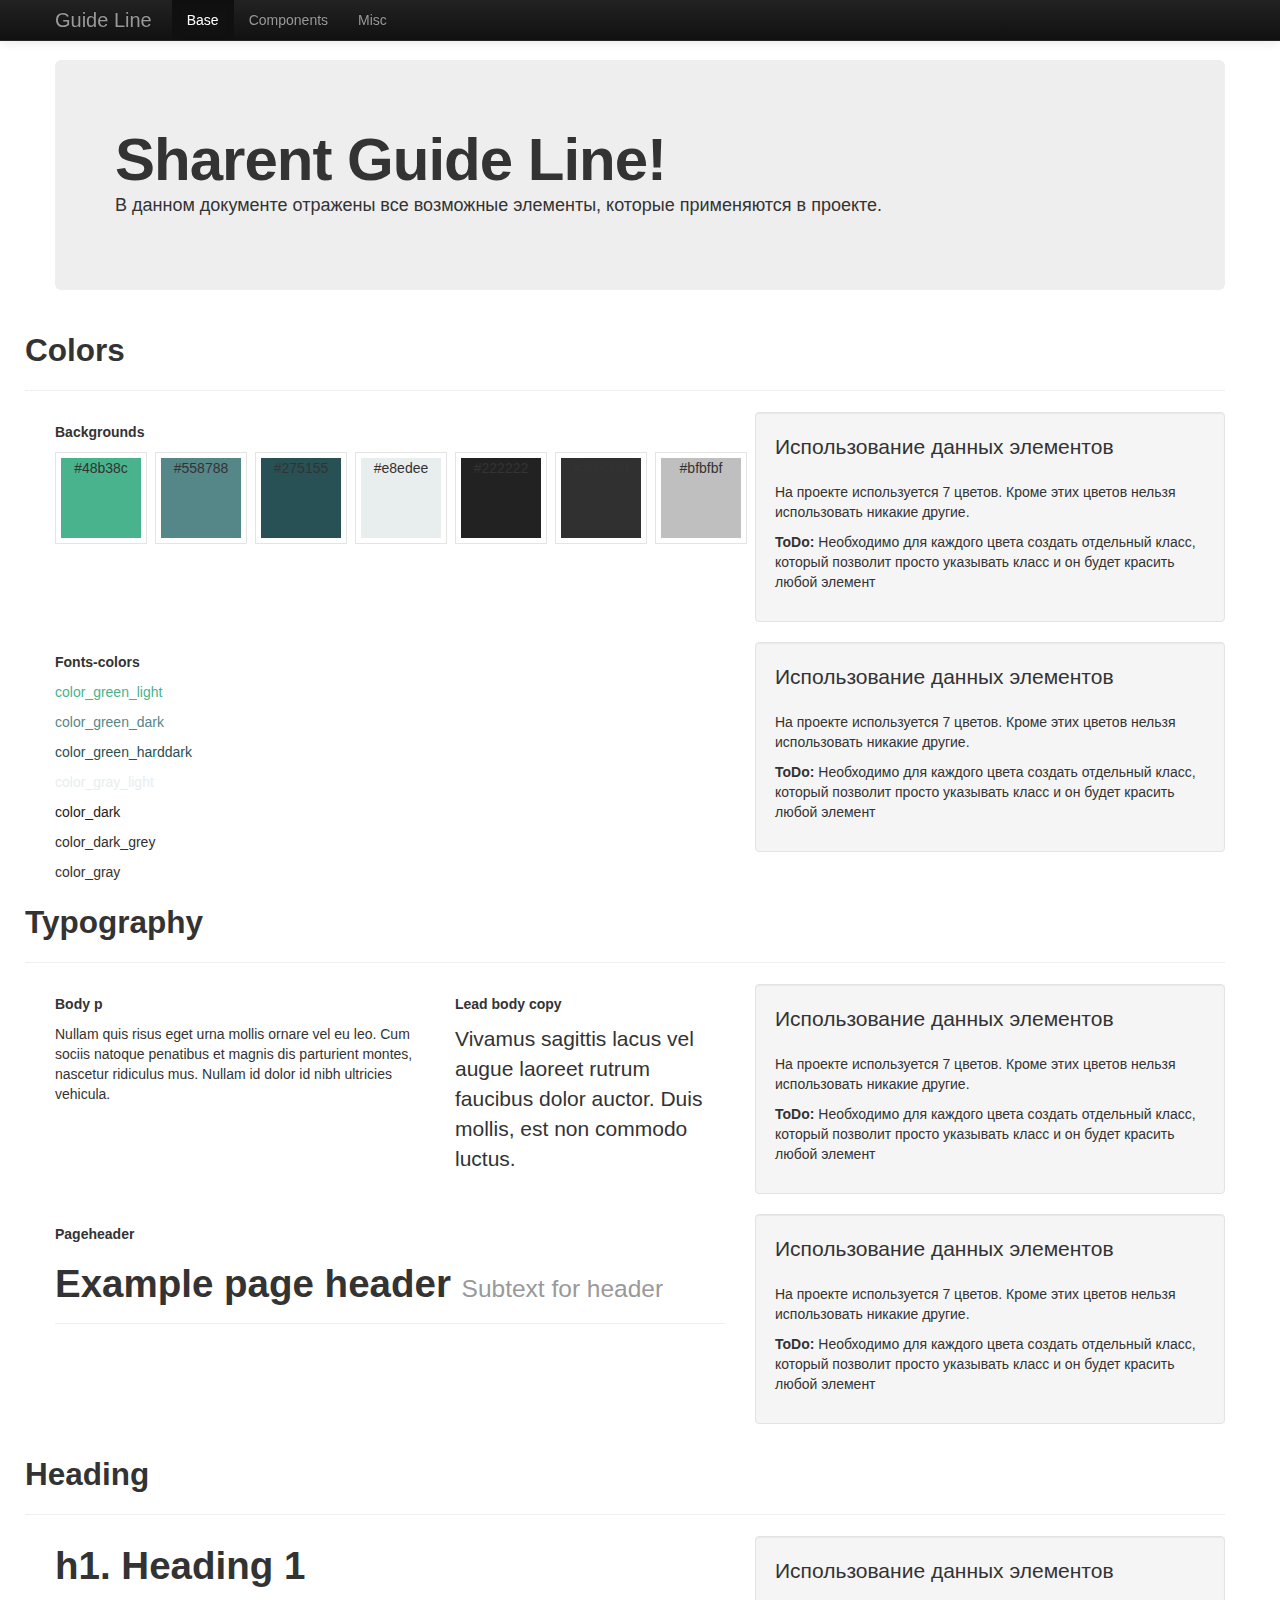
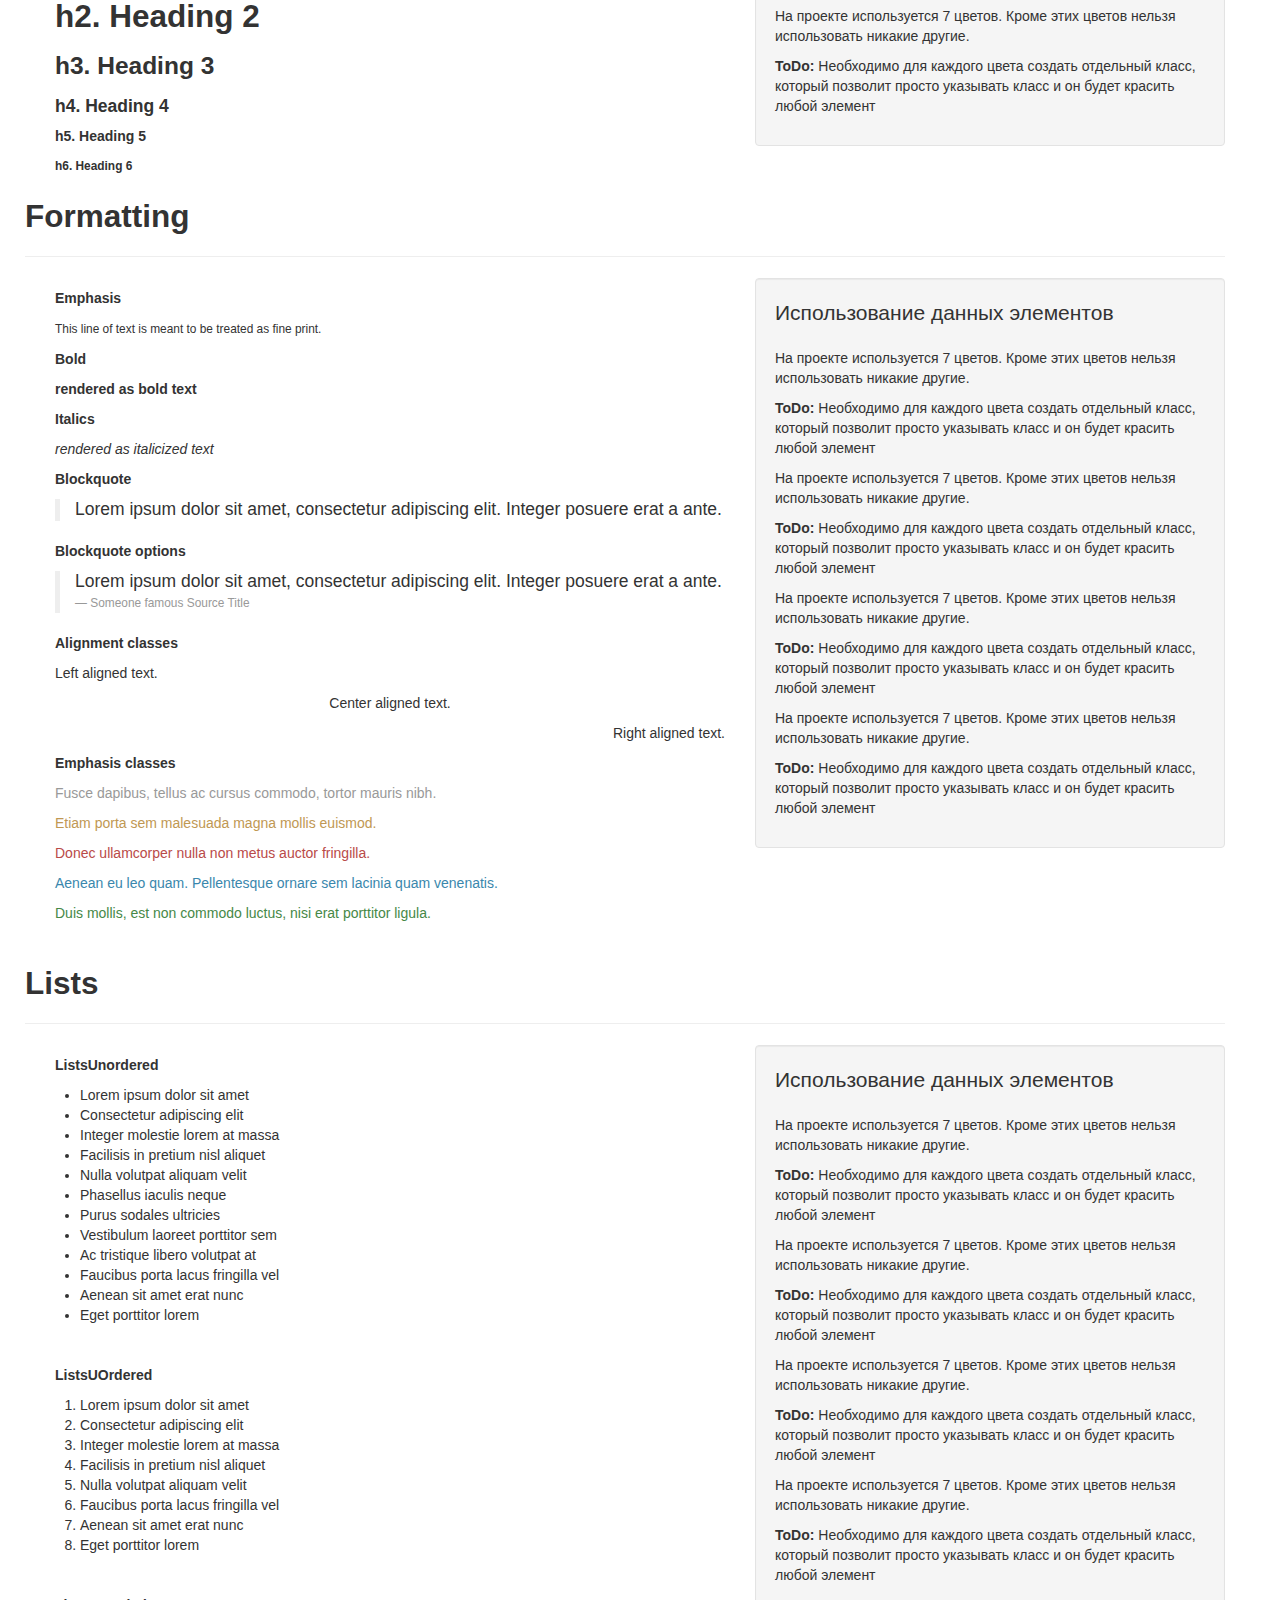
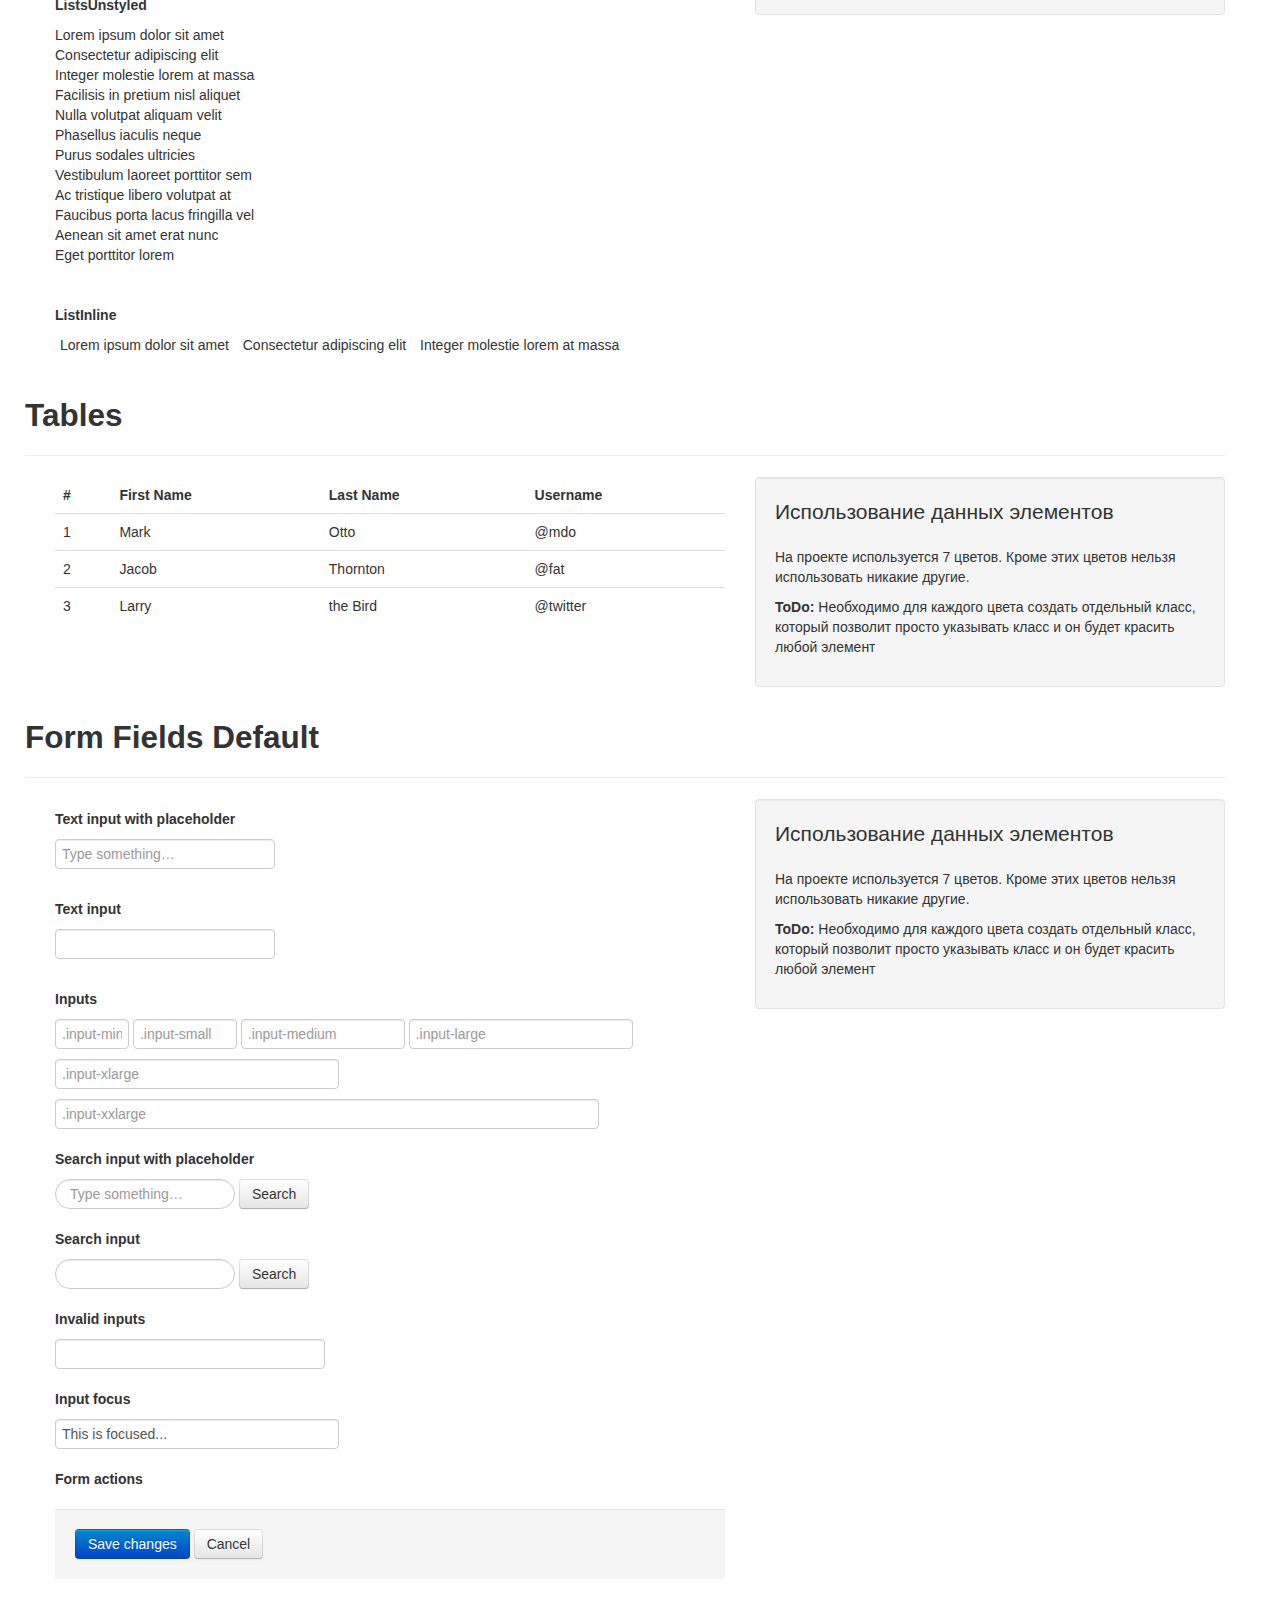
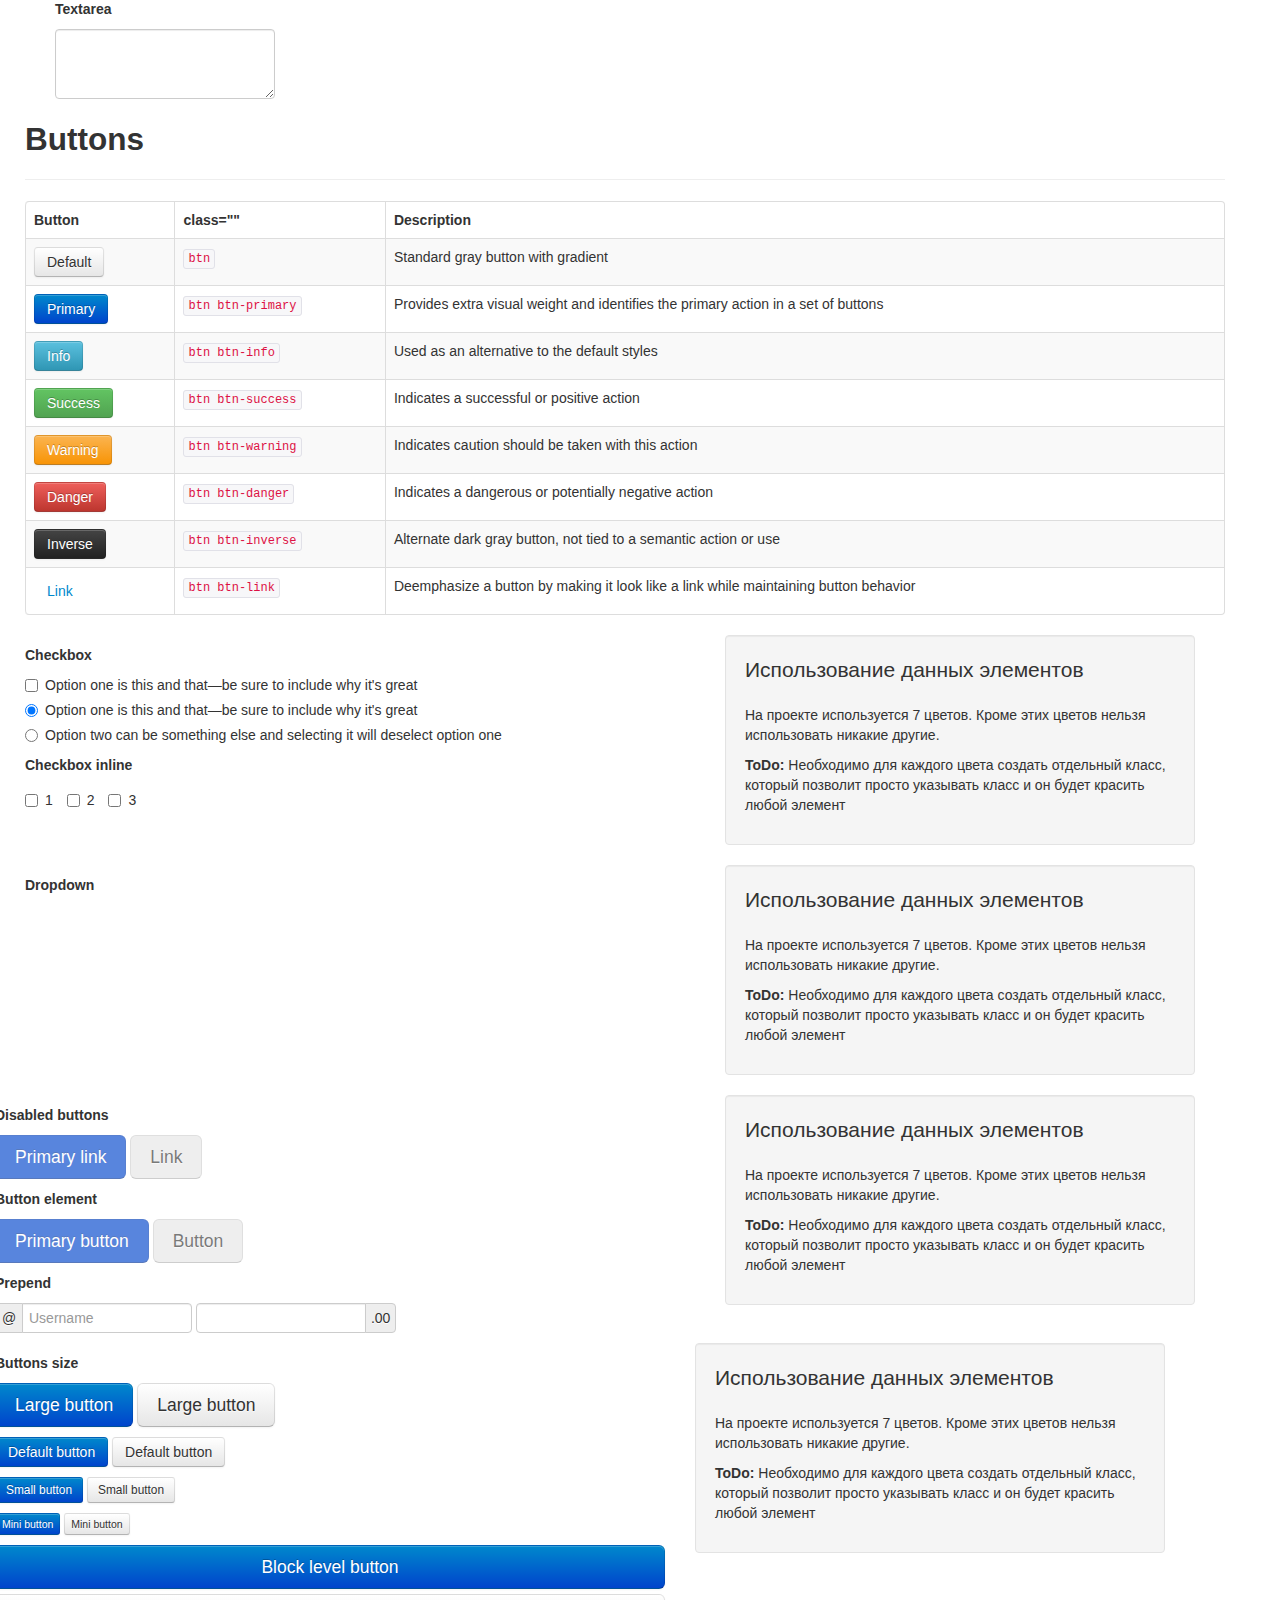
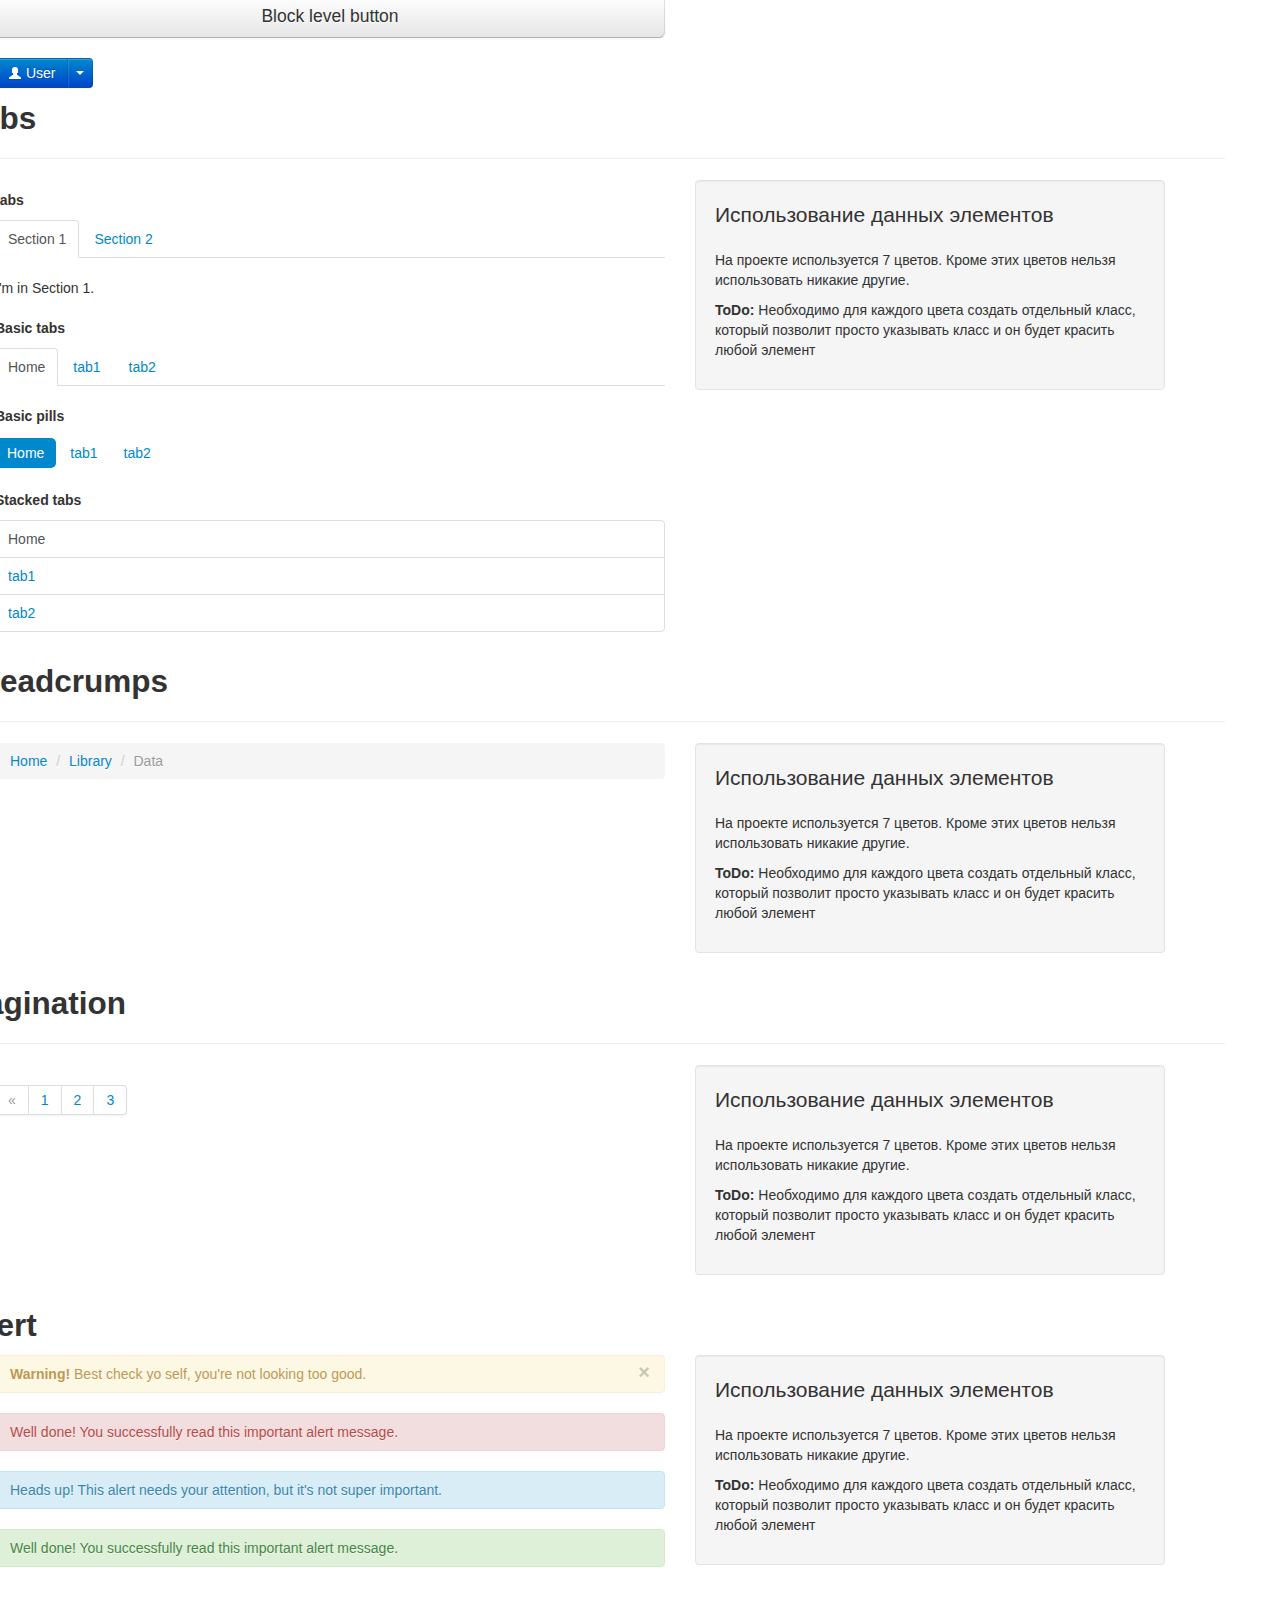
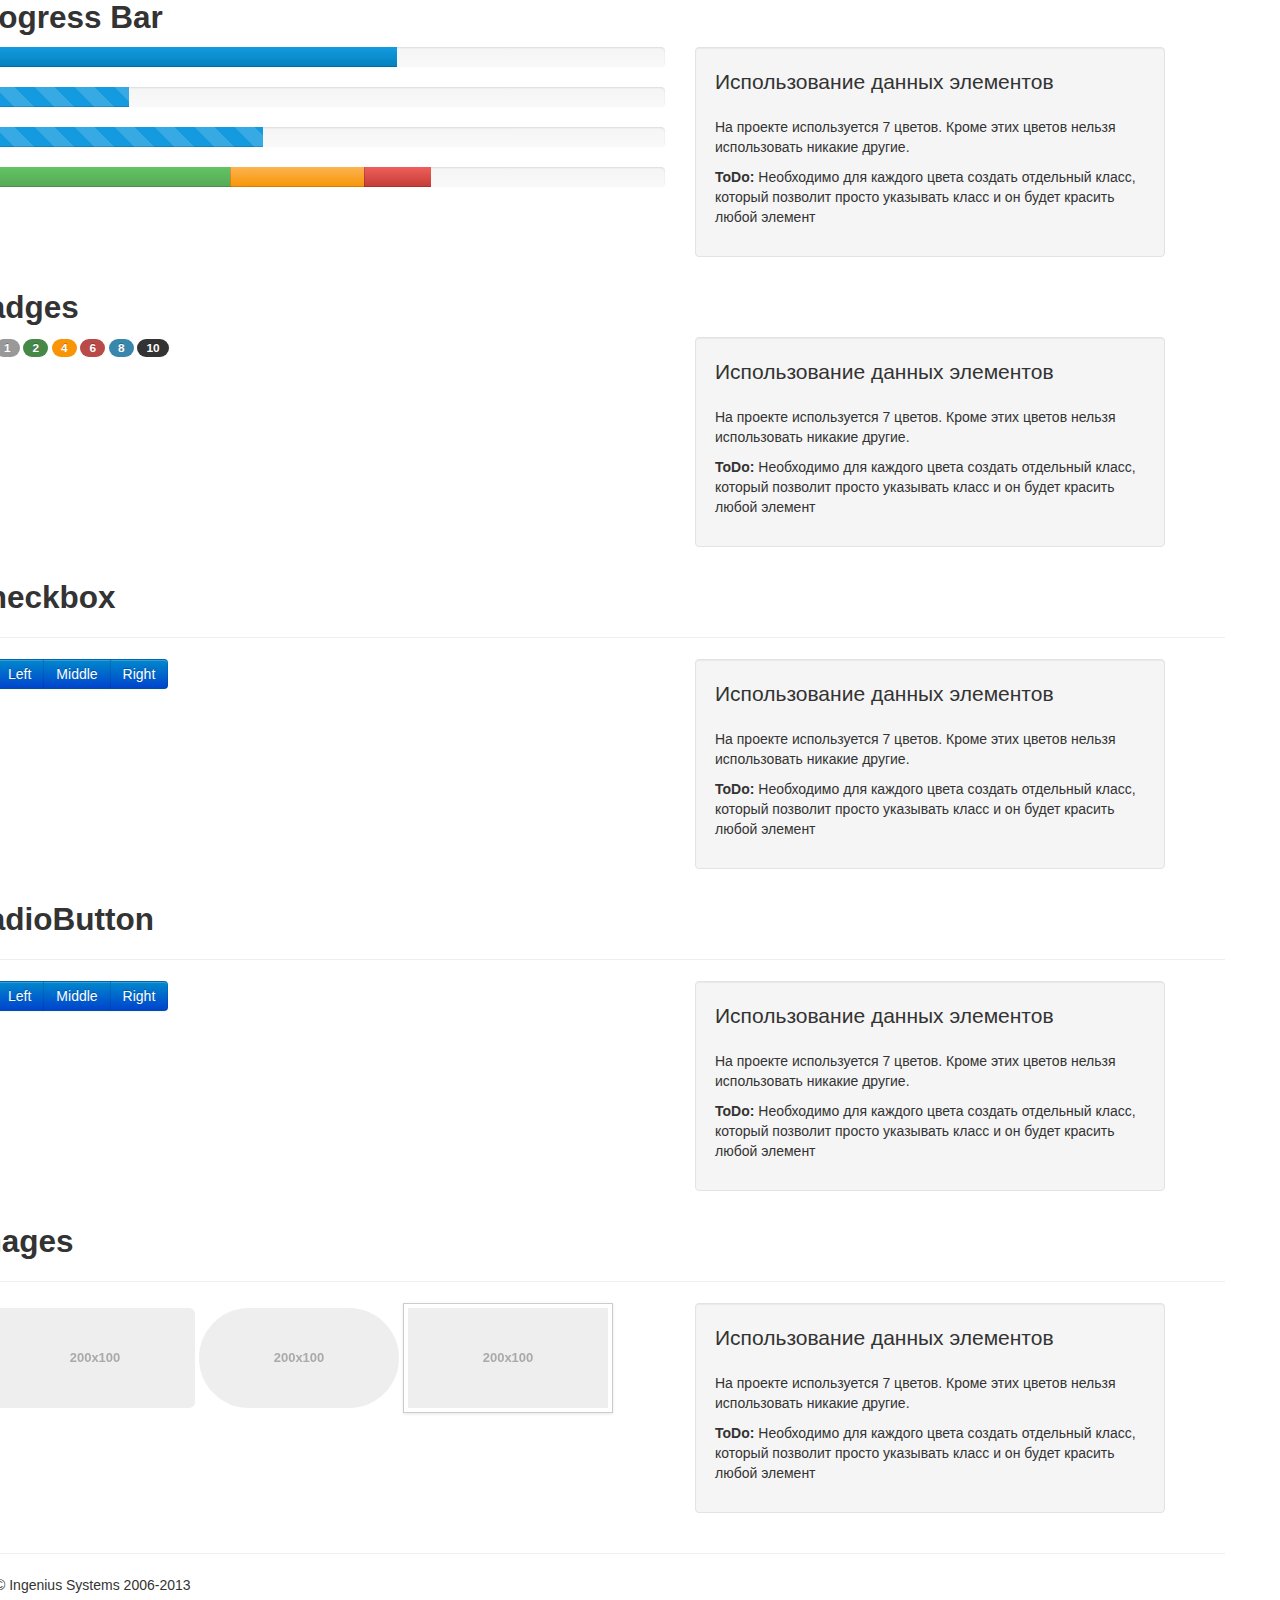
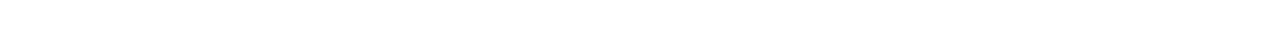
==== commit 3b3288f9: "Гайдлайн ver 3.0" ====
--- a/index.html
+++ b/index.html
@@ -18,6 +18,8 @@
         <link rel="stylesheet" href="css/main.css">
 
         <script src="js/vendor/modernizr-2.6.2-respond-1.1.0.min.js"></script>
+		<script src="js/holder.js"></script>
+		
     </head>
     <body>
 
@@ -60,48 +62,55 @@
 				<hr>
 				<div class="span7">
 				<h5>Backgrounds</h5>
-				<div class="row">
-					<div class="span1">
-						<div class="bakcground_color_box">
-							<div class="bakcground_color_green_light"><p>#48b38c</p></div>
-						</div>
-					</div>
-					<div class="span1">
-						<div class="bakcground_color_box">
-							<div class="bakcground_color_green_dark"><p>#558788</p></div>
-						</div>
-					</div>
-					<div class="span1">
-						<div class="bakcground_color_box">
-							<div class="bakcground_color_green_harddark"><p>#275155</p></div>
-						</div>
-					</div>
-					<div class="span1">
-						<div class="bakcground_color_box">
-							<div class="bakcground_color_gray_light"><p>#e8edee</p></div>
-						</div>
-					</div>
-					<div class="span1">
-						<div class="bakcground_color_box">
-							<div class="bakcground_color_dark"><p>#222222</p></div>
-						</div>
-					</div>
-					<div class="span1">
-						<div class="bakcground_color_box">
-							<div class="bakcground_color_dark_grey"><p>#303030</p></div>
-						</div>
-					</div>
-					<div class="span1">
-						<div class="bakcground_color_box">
-							<div class="bakcground_color_grey"><p>#bfbfbf</p></div>
-						</div>
-					</div>
-					
-					
-				</div>
-				</br>
-				<div class="row">
-					<div class="span2">
+					<div class="row">
+						<div class="span1">
+							<div class="bakcground_color_box">
+								<div class="bakcground_color_green_light"><p>#48b38c</p></div>
+							</div>
+						</div>
+						<div class="span1">
+							<div class="bakcground_color_box">
+								<div class="bakcground_color_green_dark"><p>#558788</p></div>
+							</div>
+						</div>
+						<div class="span1">
+							<div class="bakcground_color_box">
+								<div class="bakcground_color_green_harddark"><p>#275155</p></div>
+							</div>
+						</div>
+						<div class="span1">
+							<div class="bakcground_color_box">
+								<div class="bakcground_color_gray_light"><p>#e8edee</p></div>
+							</div>
+						</div>
+						<div class="span1">
+							<div class="bakcground_color_box">
+								<div class="bakcground_color_dark"><p>#222222</p></div>
+							</div>
+						</div>
+						<div class="span1">
+							<div class="bakcground_color_box">
+								<div class="bakcground_color_dark_grey"><p>#303030</p></div>
+							</div>
+						</div>
+						<div class="span1">
+							<div class="bakcground_color_box">
+								<div class="bakcground_color_grey"><p>#bfbfbf</p></div>
+							</div>
+						</div>
+						
+					</div>
+				</div>
+				<div class="span5">
+					<div class="well">
+						<p class="lead">Использование данных элементов</p>
+						<p>На проекте используется 7 цветов. Кроме этих цветов нельзя использовать никакие другие. </p>
+						<p><b>ToDo: </b>Необходимо для каждого цвета создать отдельный класс, который позволит просто указывать класс и он будет красить любой элемент</p>
+					</div>
+				</div>
+			</div>
+			<div class="row">
+					<div class="span7">
 					<h5>Fonts-colors</h5>
 						<p class="color_green_light">color_green_light</p>
 						<p class="color_green_dark">color_green_dark</p>
@@ -111,72 +120,70 @@
 						<p class="color_dark_grey">color_dark_grey</p>
 						<p class="color_gray">color_gray</p>
 					</div>
-				</div>
-				
-							
-				</div>
-				
-				<div class="span5">
-					<div class="well">
-						<p class="lead">Использование данных элементов</p>
-						<p>На проекте используется 7 цветов. Кроме этих цветов нельзя использовать никакие другие. </p>
-						<p><b>ToDo: </b>Необходимо для каждого цвета создать отдельный класс, который позволит просто указывать класс и он будет красить любой элемент</p>
-					</div>
-				</div>
-			</div>
+					<div class="span5">
+						<div class="well">
+							<p class="lead">Использование данных элементов</p>
+							<p>На проекте используется 7 цветов. Кроме этих цветов нельзя использовать никакие другие. </p>
+							<p><b>ToDo: </b>Необходимо для каждого цвета создать отдельный класс, который позволит просто указывать класс и он будет красить любой элемент</p>
+						</div>
+					</div>
+			</div>
+				
 			<div class="row">
 				<h2>Typography</h2>
 				<hr>
-				<h5>Body p</h5>
-				<div class="row">
-				<div class="span3">
+				<div class="span4">
+					<h5>Body p</h5>
 					<p>Nullam quis risus eget urna mollis ornare vel eu leo. 
 					Cum sociis natoque penatibus et magnis dis parturient montes, nascetur 
 					ridiculus mus. Nullam id dolor id nibh ultricies vehicula.
-
-					Cum sociis natoque penatibus et magnis dis parturient montes, nascetur ridiculus mus.
-					 Donec ullamcorper nulla non metus auctor fringilla. Duis mollis, est non commodo luctus,
-					 nisi erat porttitor ligula, eget lacinia odio sem nec elit. Donec ullamcorper nulla non metus auctor fringilla.
-
-					Maecenas sed diam eget risus varius blandit sit amet non magna. Donec id
-					 elit non mi porta gravida at eget metus. Duis mollis, est non commodo luctus, 
-					 nisi erat porttitor ligula, eget lacinia odio sem nec elit.</p>
+					</p>
 					
 					 
 				</div>
-				
-					<div class="row">
-						<div class="span5">
-							<h5>Lead body copy</h5>
-							<p class="lead">Vivamus sagittis lacus vel augue laoreet rutrum faucibus dolor auctor. Duis mollis, est non commodo luctus.</p>
-						</div>
-					</div>
-					<h5>Pageheader</h5>
-						<div class="row"><div class="span3">
-							<div class="page-header">
-						  <h1>Example page header <small>Subtext for header</small></h1>
-						</div>
-						</div>				
-						</div>
-			</div>
-			
-			<div class="row">
-				
-					<h2>Heading</h2>
-					<hr>
-					
+				<div class="span3">
+					<h5>Lead body copy</h5>
+					<p class="lead">Vivamus sagittis lacus vel augue laoreet rutrum faucibus dolor auctor. Duis mollis, est non commodo luctus.</p>
+				</div>
+				<div class="span5">
+					<div class="well">
+						<p class="lead">Использование данных элементов</p>
+						<p>На проекте используется 7 цветов. Кроме этих цветов нельзя использовать никакие другие. </p>
+						<p><b>ToDo: </b>Необходимо для каждого цвета создать отдельный класс, который позволит просто указывать класс и он будет красить любой элемент</p>
+					</div>
+				</div>
+			</div>
+			<div class="row">
+				
 					<div class="span7">
-						<div class="row">
+						<h5>Pageheader</h5>
+						<div class="page-header">
+							<h1>Example page header <small>Subtext for header</small></h1>
+						</div>
+					</div>
+					<div class="span5">
+						<div class="well">
+							<p class="lead">Использование данных элементов</p>
+							<p>На проекте используется 7 цветов. Кроме этих цветов нельзя использовать никакие другие. </p>
+							<p><b>ToDo: </b>Необходимо для каждого цвета создать отдельный класс, который позволит просто указывать класс и он будет красить любой элемент</p>
+						</div>
+					</div>
+			</div>
+			<div class="row">
+				<h2>Heading</h2>
+				<hr>
+				<div class="span7">
+						
 							<h1>h1. Heading 1</h1>
 							<h2>h2. Heading 2</h2>
 							<h3>h3. Heading 3</h3>
 							<h4>h4. Heading 4</h4>
 							<h5>h5. Heading 5</h5>
 							<h6>h6. Heading 6</h6>
-						</div>
-					</div>
-					
-					<div class="span5">
+						
+				</div>
+					
+				<div class="span5">
 						<div class="well">
 							<p class="lead">Использование данных элементов</p>
 							<p>На проекте используется 7 цветов. Кроме этих цветов нельзя использовать никакие другие. </p>
@@ -184,26 +191,25 @@
 							класс и он будет красить любой элемент</p>
 							
 						</div>
-					</div>
+				</div>
 			</div>	
 			
 			<div class="row">	
 			<h2>Formatting</h2>
-			
-			
-				<hr>
-				<h5>Emphasis</h5>
-				<p>
-					<small>This line of text is meant to be treated as fine print.</small>
-				</p>
-				<h5>Bold</h5>
-				<p>
-					<strong>rendered as bold text</strong>
-				</p>
-				<h5>Italics</h5>
-				<p>
-					<em>rendered as italicized text</em>
-				</p>
+				<hr>
+				<div class="span7">
+					<h5>Emphasis</h5>
+					<p>
+						<small>This line of text is meant to be treated as fine print.</small>
+					</p>
+					<h5>Bold</h5>
+					<p>
+						<strong>rendered as bold text</strong>
+					</p>
+					<h5>Italics</h5>
+					<p>
+						<em>rendered as italicized text</em>
+					</p>
 				
 					<h5>Blockquote</h5>		
 					<blockquote>
@@ -229,16 +235,33 @@
 					<p class="text-info">Aenean eu leo quam. Pellentesque ornare sem lacinia quam venenatis.</p>
 					<p class="text-success">Duis mollis, est non commodo luctus, nisi erat porttitor ligula.</p>
 					</br>
-
-				
-					
+				</div>
+				<div class="span5">
+					<div class="well">
+						<p class="lead">Использование данных элементов</p>
+						<p>На проекте используется 7 цветов. Кроме этих цветов нельзя использовать никакие другие. </p>
+						<p><b>ToDo: </b>Необходимо для каждого цвета создать отдельный класс, который позволит просто указывать 
+						класс и он будет красить любой элемент</p>
+						<p>На проекте используется 7 цветов. Кроме этих цветов нельзя использовать никакие другие. </p>
+						<p><b>ToDo: </b>Необходимо для каждого цвета создать отдельный класс, который позволит просто указывать 
+						класс и он будет красить любой элемент</p>
+						<p>На проекте используется 7 цветов. Кроме этих цветов нельзя использовать никакие другие. </p>
+						<p><b>ToDo: </b>Необходимо для каждого цвета создать отдельный класс, который позволит просто указывать 
+						класс и он будет красить любой элемент</p>
+						<p>На проекте используется 7 цветов. Кроме этих цветов нельзя использовать никакие другие. </p>
+						<p><b>ToDo: </b>Необходимо для каждого цвета создать отдельный класс, который позволит просто указывать 
+						класс и он будет красить любой элемент</p>
+						
+							
+					</div>
+				</div>
 									
 			</div>
 			
-			
 			<div class="row">
 				<h2>Lists</h2>
-				
+				<hr>
+				<div class="span7">
 				<h5>ListsUnordered</h5>
 					
 					<ul>
@@ -297,30 +320,63 @@
 					</ul>
 					</br>
 			</div>
+			<div class="span5">
+					<div class="well">
+						<p class="lead">Использование данных элементов</p>
+						<p>На проекте используется 7 цветов. Кроме этих цветов нельзя использовать никакие другие. </p>
+						<p><b>ToDo: </b>Необходимо для каждого цвета создать отдельный класс, который позволит просто указывать 
+						класс и он будет красить любой элемент</p>
+						<p>На проекте используется 7 цветов. Кроме этих цветов нельзя использовать никакие другие. </p>
+						<p><b>ToDo: </b>Необходимо для каждого цвета создать отдельный класс, который позволит просто указывать 
+						класс и он будет красить любой элемент</p>
+						<p>На проекте используется 7 цветов. Кроме этих цветов нельзя использовать никакие другие. </p>
+						<p><b>ToDo: </b>Необходимо для каждого цвета создать отдельный класс, который позволит просто указывать 
+						класс и он будет красить любой элемент</p>
+						<p>На проекте используется 7 цветов. Кроме этих цветов нельзя использовать никакие другие. </p>
+						<p><b>ToDo: </b>Необходимо для каждого цвета создать отдельный класс, который позволит просто указывать 
+						класс и он будет красить любой элемент</p>
+						
+							
+					</div>
+				</div>
+			</div>
+			
+			
 			
 			<div class="row">
 			<h2>Tables</h2>
+			<hr>
+			
 				<div class="span7">
 					<table class="table">
+					  <thead>
 						<tr>
-						<td>Ячейка</td>
-						<td>Ячейка</td>
-						<td>Ячейка</td>
-						
+						  <th>#</th>
+						  <th>First Name</th>
+						  <th>Last Name</th>
+						  <th>Username</th>
+						</tr>
+					  </thead>
+					  <tbody>
+						<tr>
+						  <td>1</td>
+						  <td>Mark</td>
+						  <td>Otto</td>
+						  <td>@mdo</td>
 						</tr>
 						<tr>
-						<td>Ячейка</td>
-						<td>Ячейка</td>
-						<td>Ячейка</td>
-						
+						  <td>2</td>
+						  <td>Jacob</td>
+						  <td>Thornton</td>
+						  <td>@fat</td>
 						</tr>
 						<tr>
-						<td>Ячейка</td>
-						<td>Ячейка</td>
-						<td>Ячейка</td>
-						
+						  <td>3</td>
+						  <td>Larry</td>
+						  <td>the Bird</td>
+						  <td>@twitter</td>
 						</tr>
-						
+					  </tbody>
 					</table>
 				</div>
 				<div class="span5">
@@ -338,8 +394,10 @@
 			
 			
 			<div class="row">
-				<div class="span7">
 				<h2>Form Fields Default</h2>
+				<hr>
+				<div class="span7">
+				
 				
 				<h5>Text input with placeholder</h5>
 				<form>
@@ -400,155 +458,201 @@
 				
 				
 			</div>
-				<hr/>
+			
 				
 			<div class="row">
 				<h2>Buttons</h2>
-				<p>
-			<table class="table table-bordered table-striped">
-            <thead>
-              <tr>
-                <th>Button</th>
-                <th>class=""</th>
-                <th>Description</th>
-              </tr>
-            </thead>
-            <tbody>
-              <tr>
-                <td><button type="button" class="btn">Default</button></td>
-                <td><code>btn</code></td>
-                <td>Standard gray button with gradient</td>
-              </tr>
-              <tr>
-                <td><button type="button" class="btn btn-primary">Primary</button></td>
-                <td><code>btn btn-primary</code></td>
-                <td>Provides extra visual weight and identifies the primary action in a set of buttons</td>
-              </tr>
-              <tr>
-                <td><button type="button" class="btn btn-info">Info</button></td>
-                <td><code>btn btn-info</code></td>
-                <td>Used as an alternative to the default styles</td>
-              </tr>
-              <tr>
-                <td><button type="button" class="btn btn-success">Success</button></td>
-                <td><code>btn btn-success</code></td>
-                <td>Indicates a successful or positive action</td>
-              </tr>
-              <tr>
-                <td><button type="button" class="btn btn-warning">Warning</button></td>
-                <td><code>btn btn-warning</code></td>
-                <td>Indicates caution should be taken with this action</td>
-              </tr>
-              <tr>
-                <td><button type="button" class="btn btn-danger">Danger</button></td>
-                <td><code>btn btn-danger</code></td>
-                <td>Indicates a dangerous or potentially negative action</td>
-              </tr>
-              <tr>
-                <td><button type="button" class="btn btn-inverse">Inverse</button></td>
-                <td><code>btn btn-inverse</code></td>
-                <td>Alternate dark gray button, not tied to a semantic action or use</td>
-              </tr>
-              <tr>
-                <td><button type="button" class="btn btn-link">Link</button></td>
-                <td><code>btn btn-link</code></td>
-                <td>Deemphasize a button by making it look like a link while maintaining button behavior</td>
-              </tr>
-            </tbody>
-          </table>
-
-				
-				</p>
-				<h5>Checkbox</h5>
-				<label class="checkbox">
-				  <input type="checkbox" value="">
-				  Option one is this and that—be sure to include why it's great
-				</label>
-				 
-				<label class="radio">
-				  <input type="radio" name="optionsRadios" id="optionsRadios1" value="option1" checked>
-				  Option one is this and that—be sure to include why it's great
-				</label>
-				<label class="radio">
-				  <input type="radio" name="optionsRadios" id="optionsRadios2" value="option2">
-				  Option two can be something else and selecting it will deselect option one
-				</label>
-				
-				<h5>Checkbox inline</h5>
-				<label class="checkbox inline">
-				  <input type="checkbox" id="inlineCheckbox1" value="option1"> 1
-				</label>
-				<label class="checkbox inline">
-				  <input type="checkbox" id="inlineCheckbox2" value="option2"> 2
-				</label>
-				<label class="checkbox inline">
-				  <input type="checkbox" id="inlineCheckbox3" value="option3"> 3
-				</label>
-				<h5>Dropdown</h5>
-				<ul class="dropdown-menu" role="menu" aria-labelledby="dropdownMenu">
-				  <li><a tabindex="-1" href="#">Action</a></li>
-				  <li><a tabindex="-1" href="#">Another action</a></li>
-				  <li><a tabindex="-1" href="#">Something else here</a></li>
-				  <li class="divider"></li>
-				  <li><a tabindex="-1" href="#">Separated link</a></li>
-				</ul>
-								
-				<h5>Disabled buttons</h5>
-				<a href="#" class="btn btn-large btn-primary disabled">Primary link</a>
-				<a href="#" class="btn btn-large disabled">Link</a>
-				
-				<h5>Button element</h5>
-				<button type="button" class="btn btn-large btn-primary disabled" disabled="disabled">Primary button</button>
-				<button type="button" class="btn btn-large" disabled>Button</button>
-				<h5>Prepend</h5>
-					<div class="input-prepend">
-					  <span class="add-on">@</span>
-					  <input class="span2" id="prependedInput" type="text" placeholder="Username">
-					</div>
-					<div class="input-append">
-					  <input class="span2" id="appendedInput" type="text">
-					  <span class="add-on">.00</span>
+				<hr>
+				
+				<table class="table table-bordered table-striped">
+					<thead>
+					  <tr>
+						<th>Button</th>
+						<th>class=""</th>
+						<th>Description</th>
+					  </tr>
+					</thead>
+					<tbody>
+					  <tr>
+						<td><button type="button" class="btn">Default</button></td>
+						<td><code>btn</code></td>
+						<td>Standard gray button with gradient</td>
+					  </tr>
+					  <tr>
+						<td><button type="button" class="btn btn-primary">Primary</button></td>
+						<td><code>btn btn-primary</code></td>
+						<td>Provides extra visual weight and identifies the primary action in a set of buttons</td>
+					  </tr>
+					  <tr>
+						<td><button type="button" class="btn btn-info">Info</button></td>
+						<td><code>btn btn-info</code></td>
+						<td>Used as an alternative to the default styles</td>
+					  </tr>
+					  <tr>
+						<td><button type="button" class="btn btn-success">Success</button></td>
+						<td><code>btn btn-success</code></td>
+						<td>Indicates a successful or positive action</td>
+					  </tr>
+					  <tr>
+						<td><button type="button" class="btn btn-warning">Warning</button></td>
+						<td><code>btn btn-warning</code></td>
+						<td>Indicates caution should be taken with this action</td>
+					  </tr>
+					  <tr>
+						<td><button type="button" class="btn btn-danger">Danger</button></td>
+						<td><code>btn btn-danger</code></td>
+						<td>Indicates a dangerous or potentially negative action</td>
+					  </tr>
+					  <tr>
+						<td><button type="button" class="btn btn-inverse">Inverse</button></td>
+						<td><code>btn btn-inverse</code></td>
+						<td>Alternate dark gray button, not tied to a semantic action or use</td>
+					  </tr>
+					  <tr>
+						<td><button type="button" class="btn btn-link">Link</button></td>
+						<td><code>btn btn-link</code></td>
+						<td>Deemphasize a button by making it look like a link while maintaining button behavior</td>
+					  </tr>
+					</tbody>
+				  </table>
+				
+				<div class="row">
+					<div class="span7">
+						<h5>Checkbox</h5>
+						<label class="checkbox">
+						  <input type="checkbox" value="">
+						  Option one is this and that—be sure to include why it's great
+						</label>
+						 
+						<label class="radio">
+						  <input type="radio" name="optionsRadios" id="optionsRadios1" value="option1" checked>
+						  Option one is this and that—be sure to include why it's great
+						</label>
+						<label class="radio">
+						  <input type="radio" name="optionsRadios" id="optionsRadios2" value="option2">
+						  Option two can be something else and selecting it will deselect option one
+						</label>
+						
+						<h5>Checkbox inline</h5>
+						<label class="checkbox inline">
+						  <input type="checkbox" id="inlineCheckbox1" value="option1"> 1
+						</label>
+						<label class="checkbox inline">
+						  <input type="checkbox" id="inlineCheckbox2" value="option2"> 2
+						</label>
+						<label class="checkbox inline">
+						  <input type="checkbox" id="inlineCheckbox3" value="option3"> 3
+						</label>
+					</div>
+					<div class="span5">
+						<div class="well">
+							<p class="lead">Использование данных элементов</p>
+							<p>На проекте используется 7 цветов. Кроме этих цветов нельзя использовать никакие другие. </p>
+							<p><b>ToDo: </b>Необходимо для каждого цвета создать отдельный класс, который позволит просто указывать 
+							класс и он будет красить любой элемент</p>
+						</div>
+					</div>
+				</div>
+				<div class="row">
+					<div class="span7">
+						<h5>Dropdown</h5>
+						<ul class="dropdown-menu" role="menu" aria-labelledby="dropdownMenu">
+						  <li><a tabindex="-1" href="#">Action</a></li>
+						  <li><a tabindex="-1" href="#">Another action</a></li>
+						  <li><a tabindex="-1" href="#">Something else here</a></li>
+						  <li class="divider"></li>
+						  <li><a tabindex="-1" href="#">Separated link</a></li>
+						</ul>
+					</div>
+					<div class="span5">
+						<div class="well">
+							<p class="lead">Использование данных элементов</p>
+							<p>На проекте используется 7 цветов. Кроме этих цветов нельзя использовать никакие другие. </p>
+							<p><b>ToDo: </b>Необходимо для каждого цвета создать отдельный класс, который позволит просто указывать 
+							класс и он будет красить любой элемент</p>
+						</div>
+					</div>
+				</div>
+				<div class="row">
+					<div class="span7">
+					<div class="row">
+						<h5>Disabled buttons</h5>
+							<a href="#" class="btn btn-large btn-primary disabled">Primary link</a>
+							<a href="#" class="btn btn-large disabled">Link</a>
+					
+						<h5>Button element</h5>
+							<button type="button" class="btn btn-large btn-primary disabled" disabled="disabled">Primary button</button>
+							<button type="button" class="btn btn-large" disabled>Button</button>
+						<h5>Prepend</h5>
+							<div class="input-prepend">
+							  <span class="add-on">@</span>
+							  <input class="span2" id="prependedInput" type="text" placeholder="Username">
+							</div>
+							<div class="input-append">
+							  <input class="span2" id="appendedInput" type="text">
+							  <span class="add-on">.00</span>
+							</div>	
+					</div>
 					</div>	
-				<h5>Buttons size</h5>	
-				<p>
-				  <button class="btn btn-large btn-primary" type="button">Large button</button>
-				  <button class="btn btn-large" type="button">Large button</button>
-				</p>
-				<p>
-				  <button class="btn btn-primary" type="button">Default button</button>
-				  <button class="btn" type="button">Default button</button>
-				</p>
-				<p>
-				  <button class="btn btn-small btn-primary" type="button">Small button</button>
-				  <button class="btn btn-small" type="button">Small button</button>
-				</p>
-				<p>
-				  <button class="btn btn-mini btn-primary" type="button">Mini button</button>
-				  <button class="btn btn-mini" type="button">Mini button</button>
-				</p>
-				
-				<button class="btn btn-large btn-block btn-primary" type="button">Block level button</button>
-				<button class="btn btn-large btn-block" type="button">Block level button</button>
-				
-				</br>
-				<div class="btn-group">
-				  <a class="btn btn-primary" href="#"><i class="icon-user icon-white"></i> User</a>
-				  <a class="btn btn-primary dropdown-toggle" data-toggle="dropdown" href="#"><span class="caret"></span></a>
-				  <ul class="dropdown-menu">
-					<li><a href="#"><i class="icon-pencil"></i> Edit</a></li>
-					<li><a href="#"><i class="icon-trash"></i> Delete</a></li>
-					<li><a href="#"><i class="icon-ban-circle"></i> Ban</a></li>
-					<li class="divider"></li>
-					<li><a href="#"><i class="i"></i> Make admin</a></li>
-				  </ul>
-				</div>
-				
-			
-			</div>
-			
-			 <hr>
+					<div class="span5">
+						<div class="well">
+							<p class="lead">Использование данных элементов</p>
+							<p>На проекте используется 7 цветов. Кроме этих цветов нельзя использовать никакие другие. </p>
+							<p><b>ToDo: </b>Необходимо для каждого цвета создать отдельный класс, который позволит просто указывать 
+							класс и он будет красить любой элемент</p>
+						</div>
+					</div>
+				<div class="row">
+				<div class="span7">
+					<h5>Buttons size</h5>	
+					<p>
+					  <button class="btn btn-large btn-primary" type="button">Large button</button>
+					  <button class="btn btn-large" type="button">Large button</button>
+					</p>
+					<p>
+					  <button class="btn btn-primary" type="button">Default button</button>
+					  <button class="btn" type="button">Default button</button>
+					</p>
+					<p>
+					  <button class="btn btn-small btn-primary" type="button">Small button</button>
+					  <button class="btn btn-small" type="button">Small button</button>
+					</p>
+					<p>
+					  <button class="btn btn-mini btn-primary" type="button">Mini button</button>
+					  <button class="btn btn-mini" type="button">Mini button</button>
+					</p>
+					
+					<button class="btn btn-large btn-block btn-primary" type="button">Block level button</button>
+					<button class="btn btn-large btn-block" type="button">Block level button</button>
+					
+					</br>
+					<div class="btn-group">
+					  <a class="btn btn-primary" href="#"><i class="icon-user icon-white"></i> User</a>
+					  <a class="btn btn-primary dropdown-toggle" data-toggle="dropdown" href="#"><span class="caret"></span></a>
+					  <ul class="dropdown-menu">
+						<li><a href="#"><i class="icon-pencil"></i> Edit</a></li>
+						<li><a href="#"><i class="icon-trash"></i> Delete</a></li>
+						<li><a href="#"><i class="icon-ban-circle"></i> Ban</a></li>
+						<li class="divider"></li>
+						<li><a href="#"><i class="i"></i> Make admin</a></li>
+					  </ul>
+					</div>
+					</div>	
+				
+				<div class="span5">
+						<div class="well">
+							<p class="lead">Использование данных элементов</p>
+							<p>На проекте используется 7 цветов. Кроме этих цветов нельзя использовать никакие другие. </p>
+							<p><b>ToDo: </b>Необходимо для каждого цвета создать отдельный класс, который позволит просто указывать 
+							класс и он будет красить любой элемент</p>
+						</div>
+				</div>
+				</div>
+			
 			<div class="row">
 				<h2>Tabs</h2>
+				<hr>
+				<div class="span7">
 				<h5>tabs</h5>
 					<div class="tabbable"> <!-- Only required for left/right tabs -->
 					  <ul class="nav nav-tabs">
@@ -570,74 +674,115 @@
 					  <li class="active">
 						<a href="#">Home</a>
 					  </li>
-					  <li><a href="#">.www</a></li>
-					  <li><a href="#">www</a></li>
+					  <li><a href="#">tab1</a></li>
+					  <li><a href="#">tab2</a></li>
 					</ul>
 				<h5>Basic pills</h5>
 					<ul class="nav nav-pills">
 					  <li class="active">
 						<a href="#">Home</a>
 					  </li>
-					  <li><a href="#">ww.</a></li>
-					  <li><a href="#">ww</a></li>
+					  <li><a href="#">tab1</a></li>
+					  <li><a href="#">tab2</a></li>
 					</ul>
 				<h5>Stacked tabs</h5>
 				<ul class="nav nav-tabs nav-stacked">
-				
+					 <li class="active">
+						<a href="#">Home</a>
+					  </li>
+					  <li><a href="#">tab1</a></li>
+					  <li><a href="#">tab2</a></li>
 				</ul>	
-				
+				</div>
+				<div class="span5">
+						<div class="well">
+							<p class="lead">Использование данных элементов</p>
+							<p>На проекте используется 7 цветов. Кроме этих цветов нельзя использовать никакие другие. </p>
+							<p><b>ToDo: </b>Необходимо для каждого цвета создать отдельный класс, который позволит просто указывать 
+							класс и он будет красить любой элемент</p>
+						</div>
+				</div>
 			</div>
 			
 			
 			<div class="row">
 				<h2>Breadcrumps</h2>
 				<hr>
-				<h5>breadcrumb</h5>
-				<ul class="breadcrumb">
-				  <li><a href="#">Home</a> <span class="divider">/</span></li>
-				  <li><a href="#">Library</a> <span class="divider">/</span></li>
-				  <li class="active">Data</li>
-				</ul>
+				<div class="span7">
+					
+					<ul class="breadcrumb">
+					  <li><a href="#">Home</a> <span class="divider">/</span></li>
+					  <li><a href="#">Library</a> <span class="divider">/</span></li>
+					  <li class="active">Data</li>
+					</ul>
+				</div>
+				<div class="span5">
+						<div class="well">
+							<p class="lead">Использование данных элементов</p>
+							<p>На проекте используется 7 цветов. Кроме этих цветов нельзя использовать никакие другие. </p>
+							<p><b>ToDo: </b>Необходимо для каждого цвета создать отдельный класс, который позволит просто указывать 
+							класс и он будет красить любой элемент</p>
+						</div>
+				</div>
+				
 			</div>
 			
 			<div class="row">
 				<h2>Pagination</h2>
 				<hr>
-			<div class="pagination">
-			  <ul>
-				<li class="disabled"><a href="#">&laquo;</a></li>
-				<li class=""><a href="#">1</a></li>
-				<li class=""><a href="#">1</a></li>
-				<li class=""><a href="#">1</a></li>
-				
-				...
-			  </ul>
-			</div>
-			</div>			
+				<div class="span7">	
+					<div class="pagination">
+					  <ul>
+						<li class="disabled"><a href="#">&laquo;</a></li>
+						<li class=""><a href="#">1</a></li>
+						<li class=""><a href="#">2</a></li>
+						<li class=""><a href="#">3</a></li>
+						
+					  </ul>
+					</div>
+				</div>	
+				<div class="span5">
+					<div class="well">
+						<p class="lead">Использование данных элементов</p>
+						<p>На проекте используется 7 цветов. Кроме этих цветов нельзя использовать никакие другие. </p>
+						<p><b>ToDo: </b>Необходимо для каждого цвета создать отдельный класс, который позволит просто указывать 
+								класс и он будет красить любой элемент</p>
+					</div>
+				</div>			
+			</div>
 			
 			<div class="row">
 				<h2>Alert</h2>
-				<div class="alert">
-				<button type="button" class="close" data-dismiss="alert">&times;</button>
-				<strong>Warning!</strong> Best check yo self, you're not looking too good.
-				</div>
+				<div class="span7">
+					<div class="alert">
+					<button type="button" class="close" data-dismiss="alert">&times;</button>
+					<strong>Warning!</strong> Best check yo self, you're not looking too good.
+					</div>
+			
+					<div class="alert alert-error">
+						Well done! You successfully read this important alert message.
+					</div>	
+					<div class="alert alert-info">
+					  Heads up! This alert needs your attention, but it's not super important.
+					</div>
+					<div class="alert alert-success">
+					  Well done! You successfully read this important alert message.
+					</div>
+				</div>
+				<div class="span5">
+					<div class="well">
+						<p class="lead">Использование данных элементов</p>
+						<p>На проекте используется 7 цветов. Кроме этих цветов нельзя использовать никакие другие. </p>
+						<p><b>ToDo: </b>Необходимо для каждого цвета создать отдельный класс, который позволит просто указывать 
+								класс и он будет красить любой элемент</p>
+					</div>
+				</div>	
+			</div>
 		
-				<div class="alert alert-error">
-					Well done! You successfully read this important alert message.
-				</div>	
-				<div class="alert alert-info">
-				  Heads up! This alert needs your attention, but it's not super important.
-				</div>
-				<div class="alert alert-success">
-				  Well done! You successfully read this important alert message.
-				</div>
-				
-			</div>
-			</hr>
 			
 			<div class="row">
 				<h2>Progress Bar</h2>
-				<div class="span3">
+				<div class="span7">
 					<div class="progress">
 					  <div class="bar" style="width: 60%;"></div>
 					</div>
@@ -654,44 +799,94 @@
 					</div>
 					
 				</div>
+				<div class="span5">
+					<div class="well">
+						<p class="lead">Использование данных элементов</p>
+						<p>На проекте используется 7 цветов. Кроме этих цветов нельзя использовать никакие другие. </p>
+						<p><b>ToDo: </b>Необходимо для каждого цвета создать отдельный класс, который позволит просто указывать 
+								класс и он будет красить любой элемент</p>
+					</div>
+				</div>	
 			</div>
 			<div class="row">
 				<h2>Badges</h2>		
-				<h5></h5>
-				<span class="badge">1</span>
-				<span class="badge badge-success">2</span>
-				<span class="badge badge-warning">4</span>
-				<span class="badge badge-important">6</span>
-				<span class="badge badge-info">8</span>
-				<span class="badge badge-inverse">10</span>	
+				<div class="span7">
+					<span class="badge">1</span>
+					<span class="badge badge-success">2</span>
+					<span class="badge badge-warning">4</span>
+					<span class="badge badge-important">6</span>
+					<span class="badge badge-info">8</span>
+					<span class="badge badge-inverse">10</span>	
+				</div>
+				<div class="span5">
+					<div class="well">
+						<p class="lead">Использование данных элементов</p>
+						<p>На проекте используется 7 цветов. Кроме этих цветов нельзя использовать никакие другие. </p>
+						<p><b>ToDo: </b>Необходимо для каждого цвета создать отдельный класс, который позволит просто указывать 
+								класс и он будет красить любой элемент</p>
+					</div>
+				</div>	
 			</div>
 			<div class="row">
 				<h2>Checkbox</h2>
+				<hr>
+				<div class="span7">
 				<div class="btn-group" data-toggle="buttons-checkbox">
 				  <button type="button" class="btn btn-primary">Left</button>
 				  <button type="button" class="btn btn-primary">Middle</button>
 				  <button type="button" class="btn btn-primary">Right</button>
 				</div>
+				</div>
+				<div class="span5">
+					<div class="well">
+						<p class="lead">Использование данных элементов</p>
+						<p>На проекте используется 7 цветов. Кроме этих цветов нельзя использовать никакие другие. </p>
+						<p><b>ToDo: </b>Необходимо для каждого цвета создать отдельный класс, который позволит просто указывать 
+								класс и он будет красить любой элемент</p>
+					</div>
+				</div>	
 			</div>
 			<div class="row">
 				<h2>RadioButton</h2>
+				<hr>
+				<div class="span7">
 				<div class="btn-group" data-toggle="buttons-radio">
 				  <button type="button" class="btn btn-primary">Left</button>
 				  <button type="button" class="btn btn-primary">Middle</button>
 				  <button type="button" class="btn btn-primary">Right</button>
 				</div>
+				</div>
+				<div class="span5">
+					<div class="well">
+						<p class="lead">Использование данных элементов</p>
+						<p>На проекте используется 7 цветов. Кроме этих цветов нельзя использовать никакие другие. </p>
+						<p><b>ToDo: </b>Необходимо для каждого цвета создать отдельный класс, который позволит просто указывать 
+								класс и он будет красить любой элемент</p>
+					</div>
+				</div>	
 			</div>
 			
 				
 						
 			
 			
-			<hr>
+			
 			<div class="row">
 				<h2>Images</h2>
-				<img src="..." class="img-rounded">
-				<img src="..." class="img-circle">
-				<img src="..." class="img-polaroid">
+				<hr>
+				<div class="span7">
+					<img data-src="holder.js/200x100" alt="" class="img-rounded">
+					<img data-src="holder.js/200x100" alt="" class="img-circle">
+					<img data-src="holder.js/200x100" alt="" class="img-polaroid">
+				</div>
+				<div class="span5">
+					<div class="well">
+						<p class="lead">Использование данных элементов</p>
+						<p>На проекте используется 7 цветов. Кроме этих цветов нельзя использовать никакие другие. </p>
+						<p><b>ToDo: </b>Необходимо для каждого цвета создать отдельный класс, который позволит просто указывать 
+								класс и он будет красить любой элемент</p>
+					</div>
+				</div>
 			</div>	
           
 			
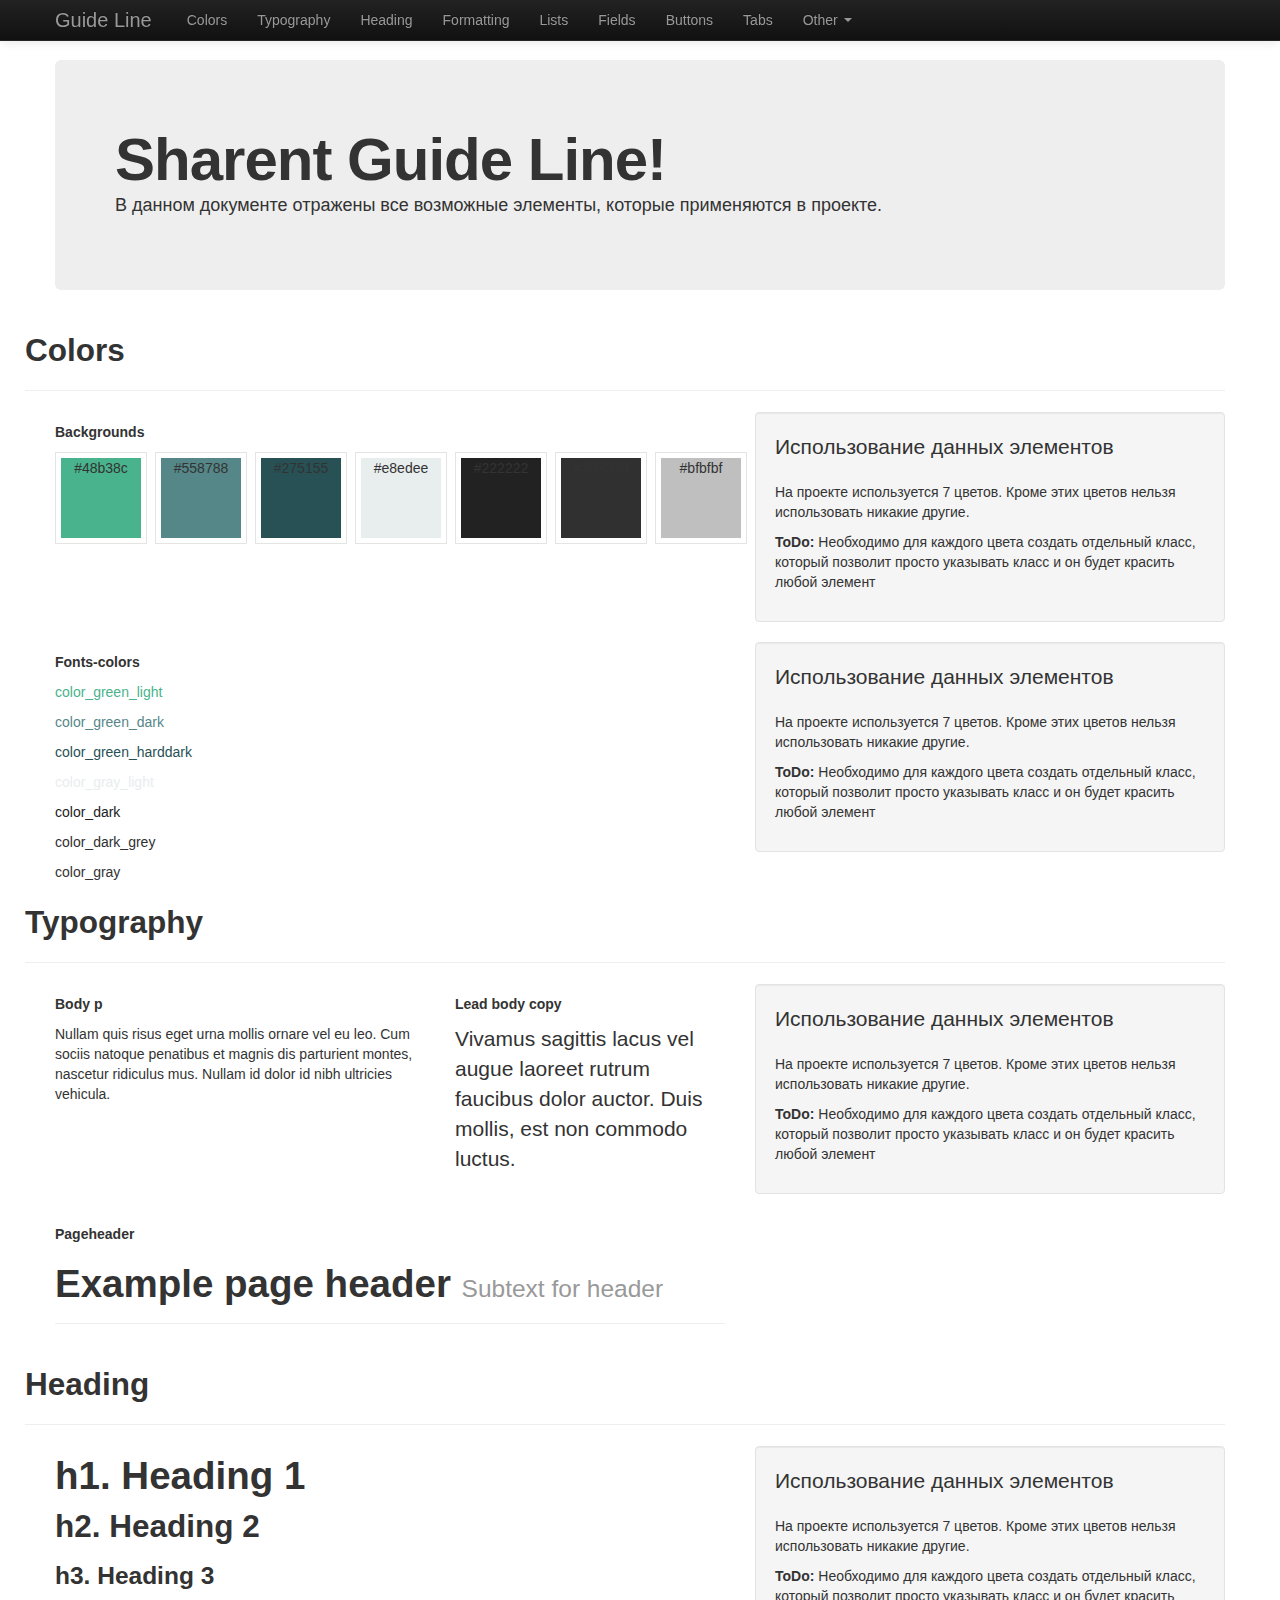
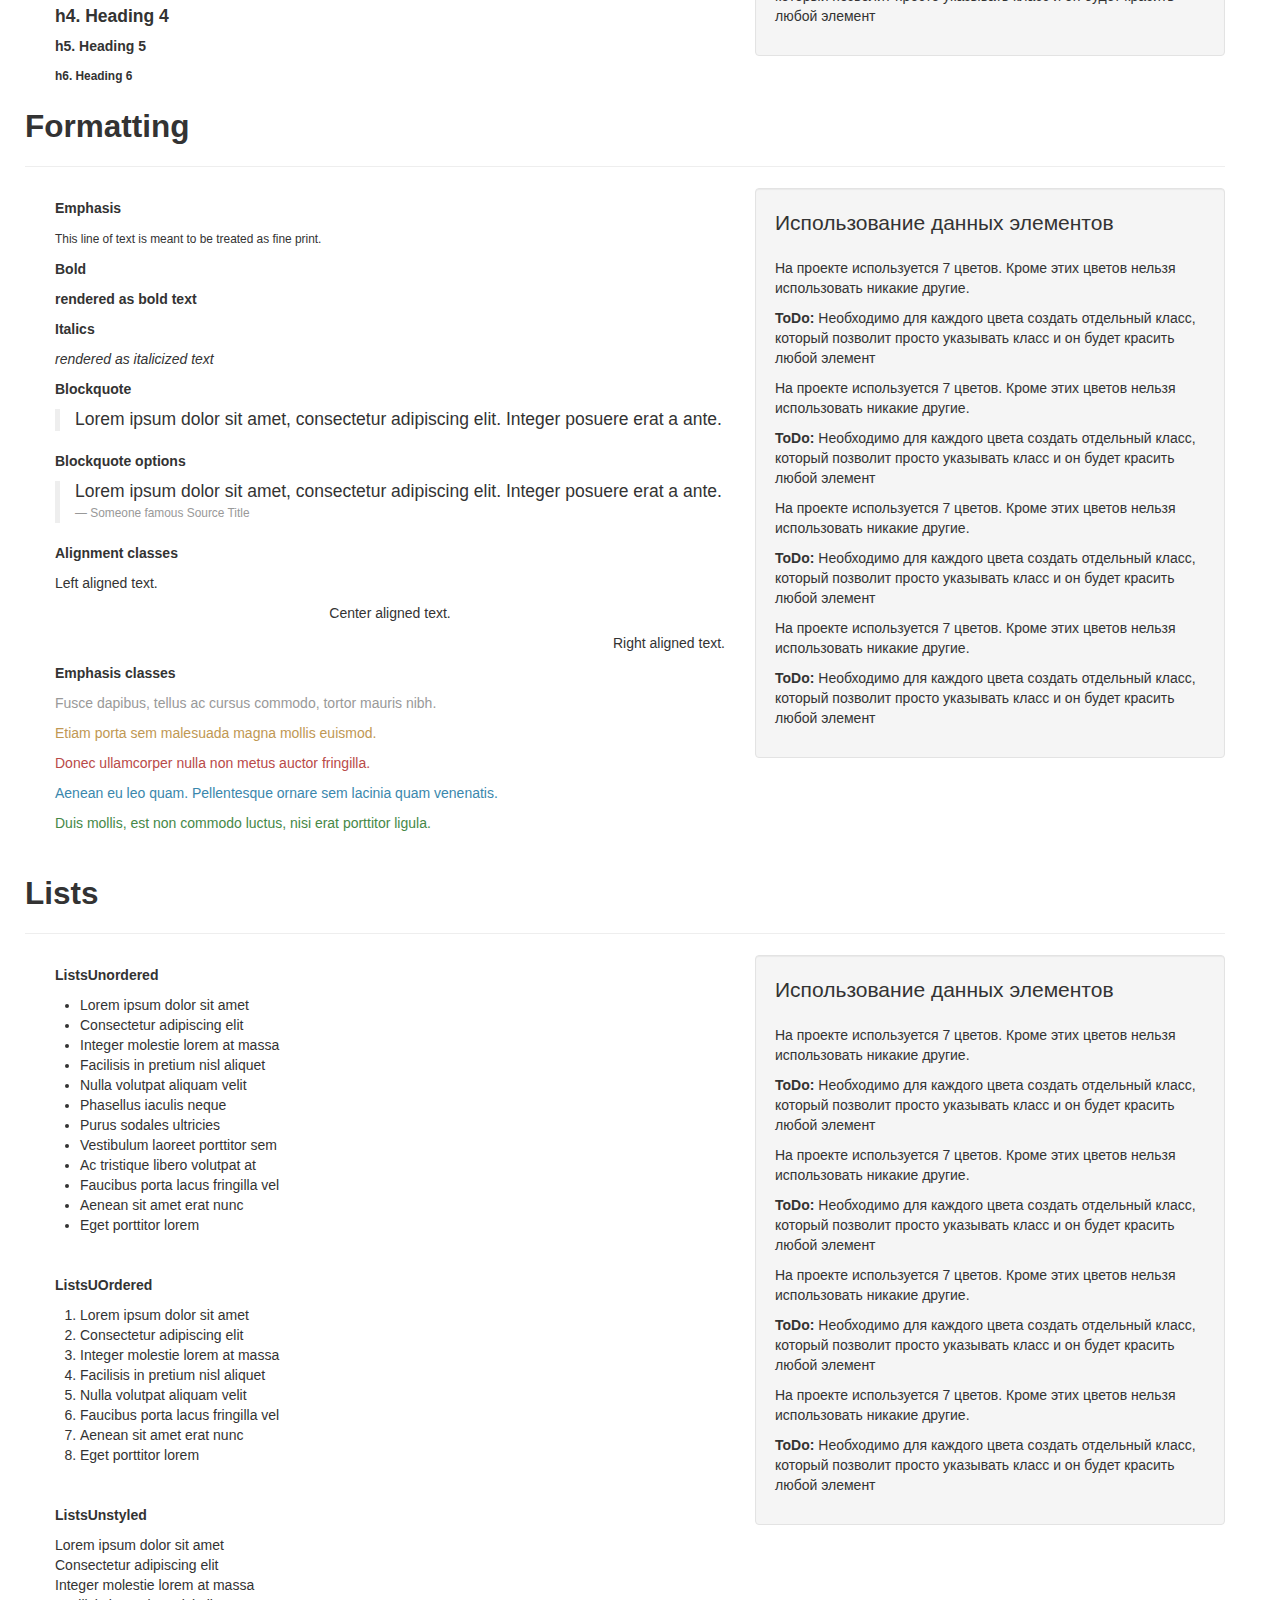
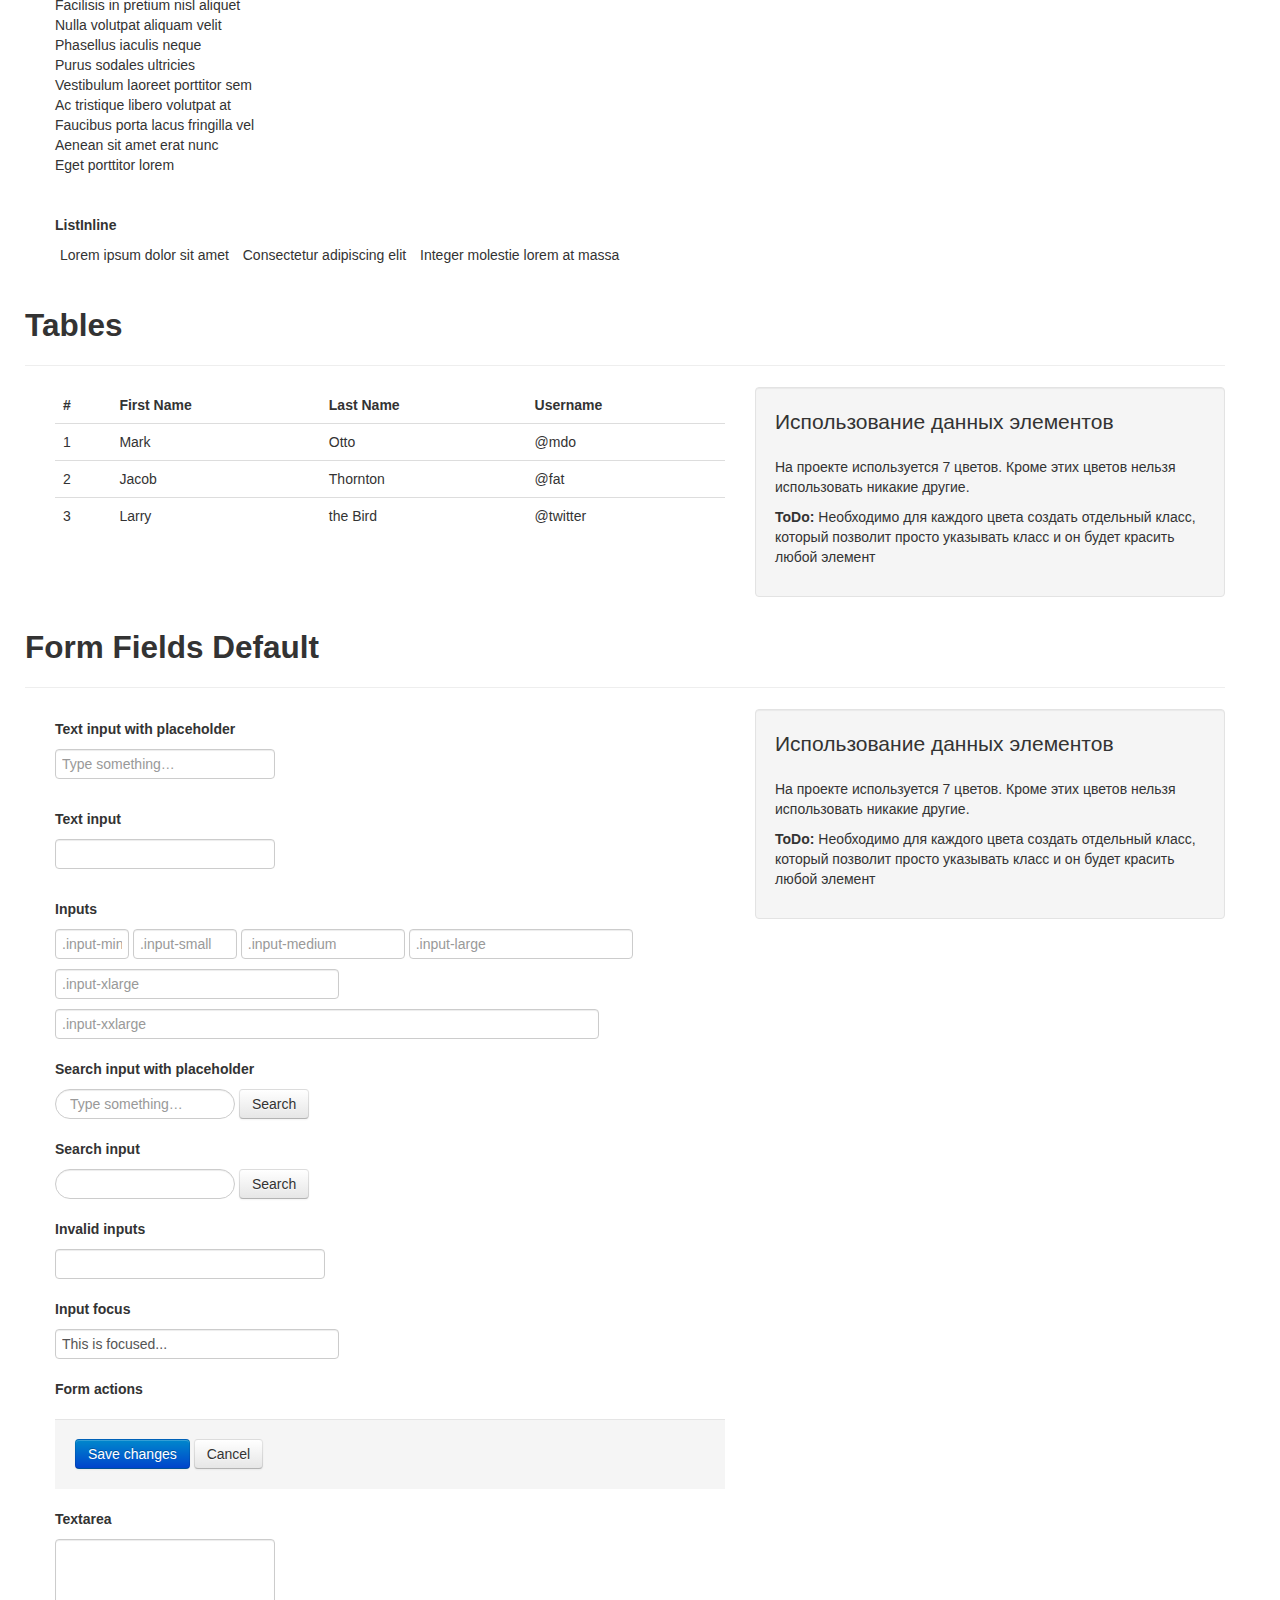
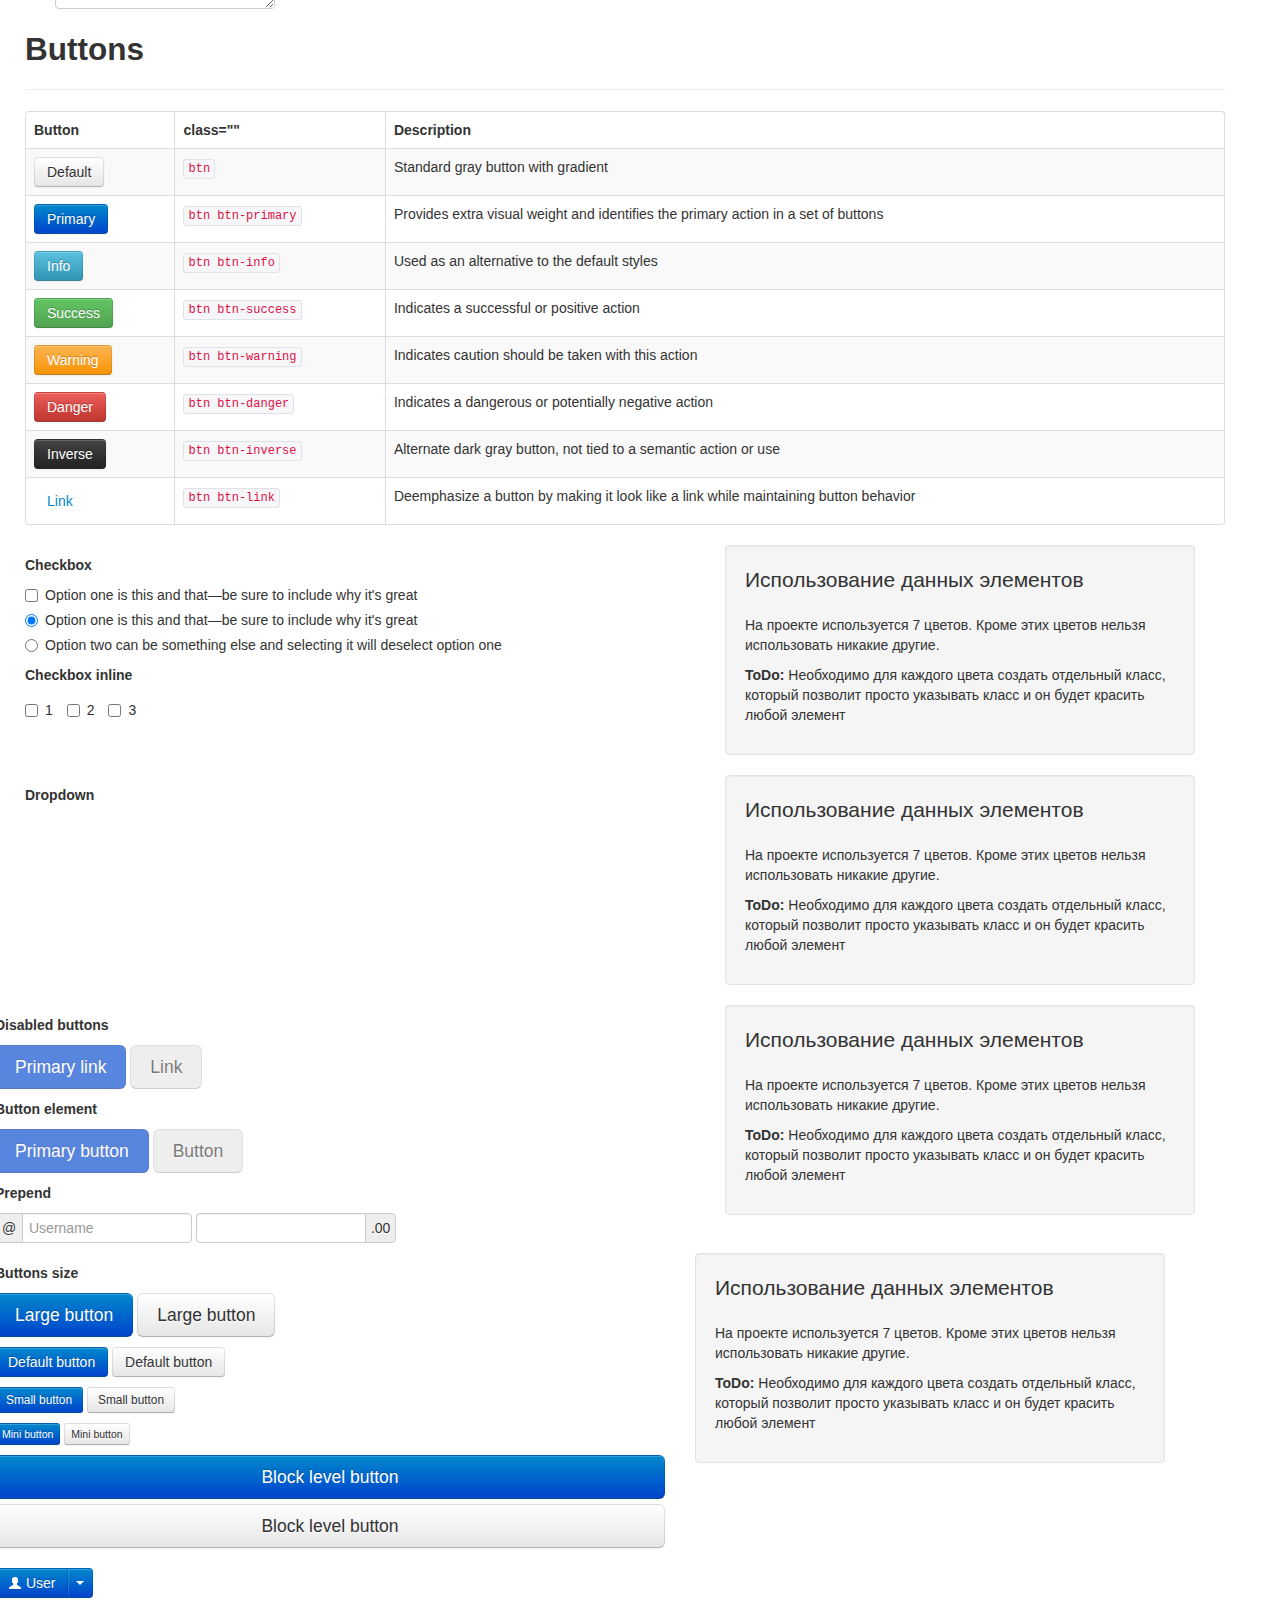
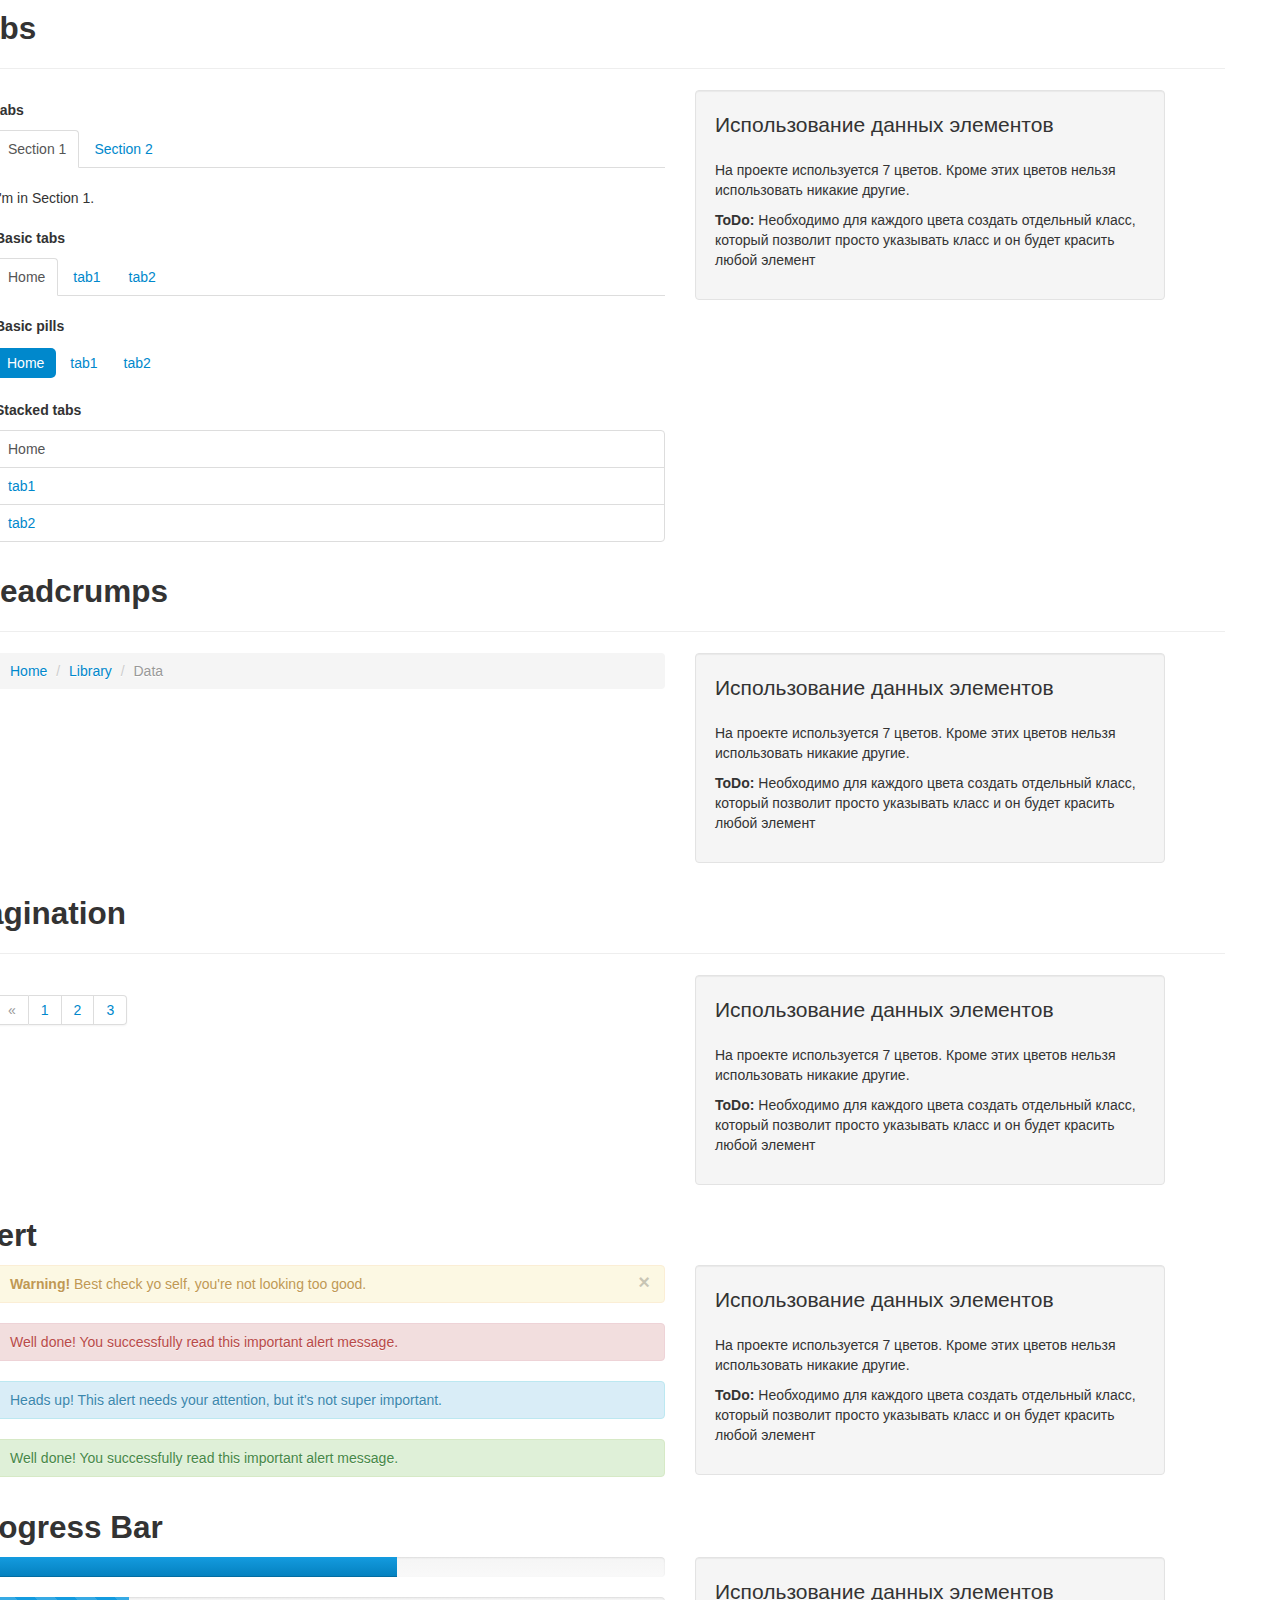
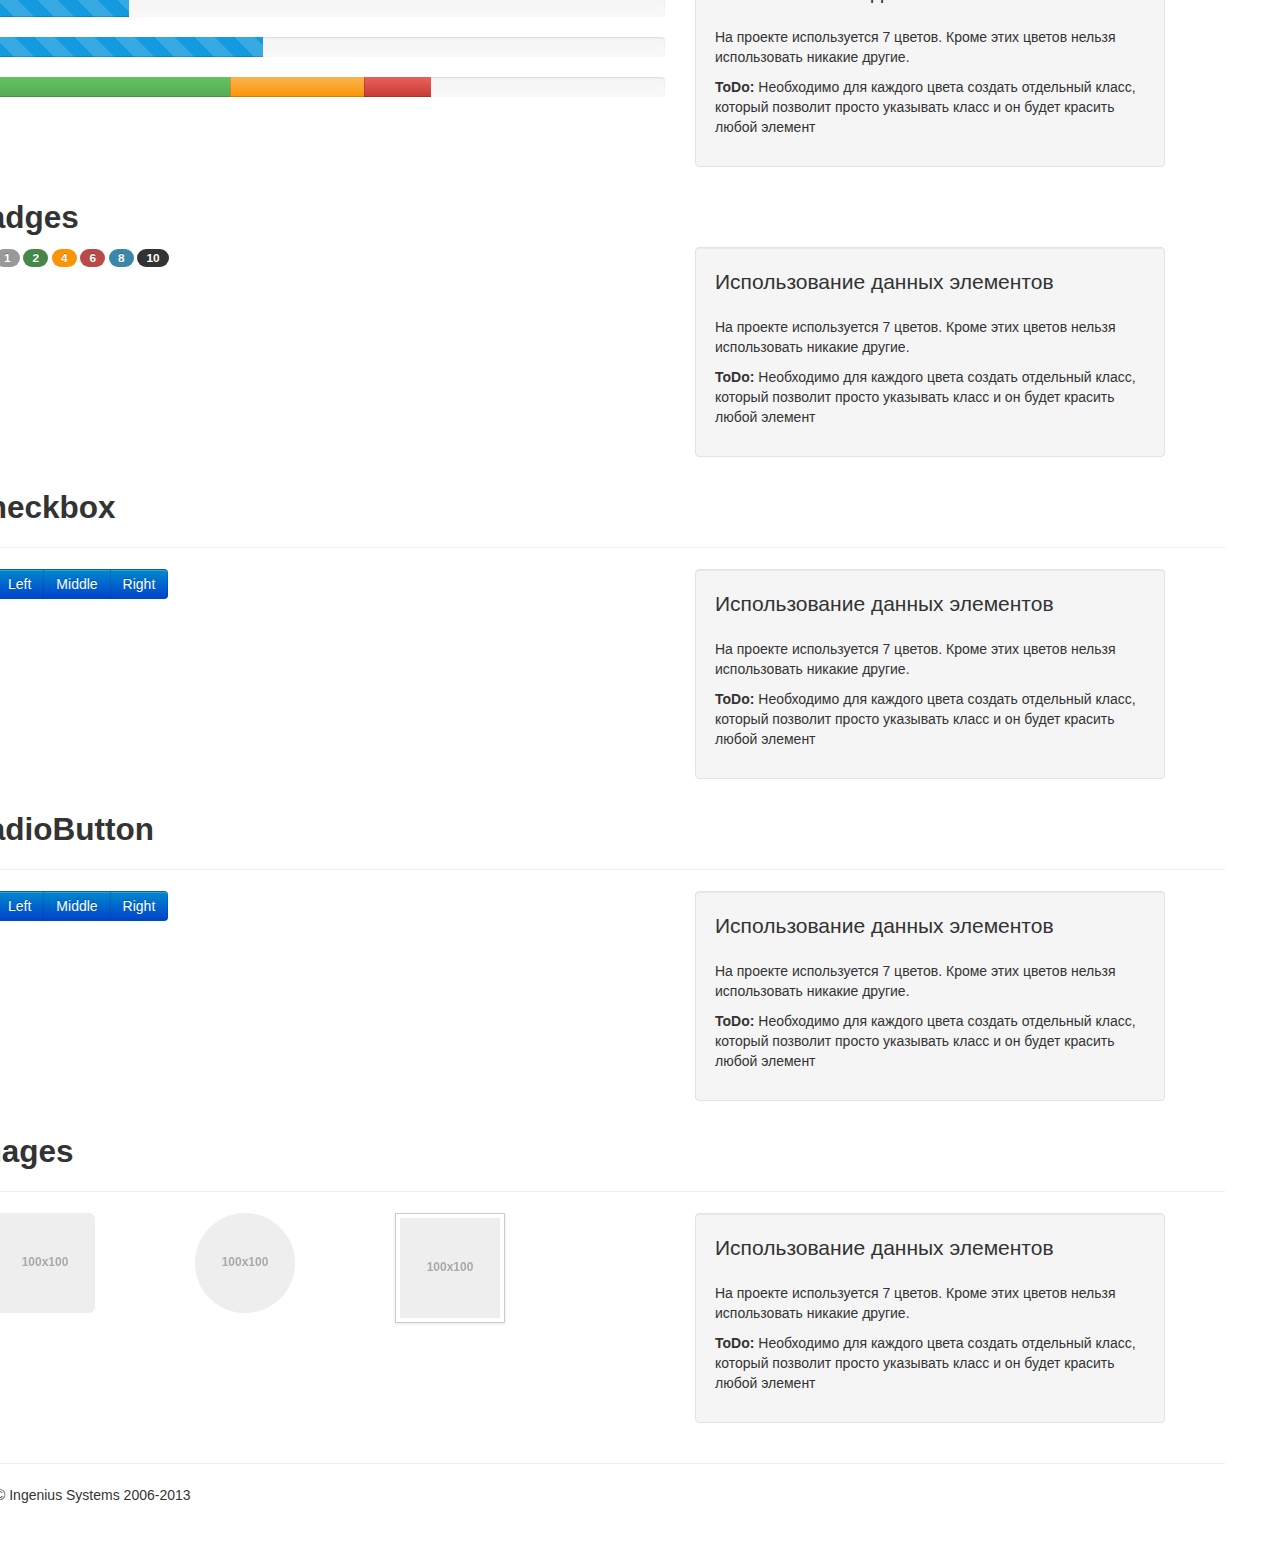
==== commit 30986e59: "Небольшие правки форматирования верстки" ====
--- a/index.html
+++ b/index.html
@@ -3,7 +3,7 @@
     <head>
         <meta charset="utf-8">
         <meta http-equiv="X-UA-Compatible" content="IE=edge,chrome=1">
-        <title></title>
+        <title>Sharent Guideline</title>
         <meta name="description" content="">
         <meta name="viewport" content="width=device-width">
 
@@ -18,7 +18,6 @@
         <link rel="stylesheet" href="css/main.css">
 
         <script src="js/vendor/modernizr-2.6.2-respond-1.1.0.min.js"></script>
-		<script src="js/holder.js"></script>
 		
     </head>
     <body>
@@ -36,9 +35,26 @@
                     <a class="brand" href="#">Guide Line</a>
                     <div class="nav-collapse collapse">
                         <ul class="nav">
-                            <li class="active"><a href="#">Base</a></li>
-                            <li><a href="#about">Components</a></li>
-                            <li><a href="#contact">Misc</a></li>
+                            <li><a href="#Colors">Colors</a></li>
+                            <li><a href="#Typography">Typography</a></li>
+                            <li><a href="#Heading">Heading</a></li>
+														<li><a href="#Formatting">Formatting</a></li>
+														<li><a href="#Lists">Lists</a></li>
+														<li><a href="#Fields">Fields</a></li>
+														<li><a href="#Buttons">Buttons</a></li>
+														<li><a href="#Tabs">Tabs</a></li>
+														<li class="dropdown">
+															<a href="#" class="dropdown-toggle" data-toggle="dropdown">Other <b class="caret"></b></a>
+															<ul class="dropdown-menu">
+																<li><a href="#Breadcrumps">Breadcrumps</a></li>
+																<li><a href="#Pagination">Pagination</a></li>
+																<li><a href="#Bars">Bars</a></li>
+																<li><a href="#Badges">Badges</a></li>
+																<li><a href="#Checkbox">Checkbox</a></li>
+																<li><a href="#RadioButtons">RadioButtons</a></li>
+																<li><a href="#Images">Images</a></li>
+			                        </ul>
+														</li>
                         </ul>
                     </div><!--/.nav-collapse -->
                 </div>
@@ -55,10 +71,8 @@
 
             <!-- Let's go -->
 			
-			
-			
-			<div class="row">
-				<h2>Colors</h2>
+			<div class="row">
+				<h2 id="#Colors">Colors</h2>
 				<hr>
 				<div class="span7">
 				<h5>Backgrounds</h5>
@@ -138,8 +152,6 @@
 					Cum sociis natoque penatibus et magnis dis parturient montes, nascetur 
 					ridiculus mus. Nullam id dolor id nibh ultricies vehicula.
 					</p>
-					
-					 
 				</div>
 				<div class="span3">
 					<h5>Lead body copy</h5>
@@ -154,18 +166,10 @@
 				</div>
 			</div>
 			<div class="row">
-				
 					<div class="span7">
 						<h5>Pageheader</h5>
 						<div class="page-header">
 							<h1>Example page header <small>Subtext for header</small></h1>
-						</div>
-					</div>
-					<div class="span5">
-						<div class="well">
-							<p class="lead">Использование данных элементов</p>
-							<p>На проекте используется 7 цветов. Кроме этих цветов нельзя использовать никакие другие. </p>
-							<p><b>ToDo: </b>Необходимо для каждого цвета создать отдельный класс, который позволит просто указывать класс и он будет красить любой элемент</p>
 						</div>
 					</div>
 			</div>
@@ -391,8 +395,6 @@
 			
 			</div>
 			
-			
-			
 			<div class="row">
 				<h2>Form Fields Default</h2>
 				<hr>
@@ -455,11 +457,8 @@
 						класс и он будет красить любой элемент</p>
 					</div>
 				</div>
-				
-				
-			</div>
-			
-				
+			</div>
+
 			<div class="row">
 				<h2>Buttons</h2>
 				<hr>
@@ -467,51 +466,51 @@
 				<table class="table table-bordered table-striped">
 					<thead>
 					  <tr>
-						<th>Button</th>
-						<th>class=""</th>
-						<th>Description</th>
+							<th>Button</th>
+							<th>class=""</th>
+							<th>Description</th>
 					  </tr>
 					</thead>
 					<tbody>
 					  <tr>
-						<td><button type="button" class="btn">Default</button></td>
-						<td><code>btn</code></td>
-						<td>Standard gray button with gradient</td>
+							<td><button type="button" class="btn">Default</button></td>
+							<td><code>btn</code></td>
+							<td>Standard gray button with gradient</td>
 					  </tr>
 					  <tr>
-						<td><button type="button" class="btn btn-primary">Primary</button></td>
-						<td><code>btn btn-primary</code></td>
-						<td>Provides extra visual weight and identifies the primary action in a set of buttons</td>
+							<td><button type="button" class="btn btn-primary">Primary</button></td>
+							<td><code>btn btn-primary</code></td>
+							<td>Provides extra visual weight and identifies the primary action in a set of buttons</td>
 					  </tr>
 					  <tr>
-						<td><button type="button" class="btn btn-info">Info</button></td>
-						<td><code>btn btn-info</code></td>
-						<td>Used as an alternative to the default styles</td>
+							<td><button type="button" class="btn btn-info">Info</button></td>
+							<td><code>btn btn-info</code></td>
+							<td>Used as an alternative to the default styles</td>
 					  </tr>
 					  <tr>
-						<td><button type="button" class="btn btn-success">Success</button></td>
-						<td><code>btn btn-success</code></td>
-						<td>Indicates a successful or positive action</td>
+							<td><button type="button" class="btn btn-success">Success</button></td>
+							<td><code>btn btn-success</code></td>
+							<td>Indicates a successful or positive action</td>
 					  </tr>
 					  <tr>
-						<td><button type="button" class="btn btn-warning">Warning</button></td>
-						<td><code>btn btn-warning</code></td>
-						<td>Indicates caution should be taken with this action</td>
+							<td><button type="button" class="btn btn-warning">Warning</button></td>
+							<td><code>btn btn-warning</code></td>
+							<td>Indicates caution should be taken with this action</td>
 					  </tr>
 					  <tr>
-						<td><button type="button" class="btn btn-danger">Danger</button></td>
-						<td><code>btn btn-danger</code></td>
-						<td>Indicates a dangerous or potentially negative action</td>
+							<td><button type="button" class="btn btn-danger">Danger</button></td>
+							<td><code>btn btn-danger</code></td>
+							<td>Indicates a dangerous or potentially negative action</td>
 					  </tr>
 					  <tr>
-						<td><button type="button" class="btn btn-inverse">Inverse</button></td>
-						<td><code>btn btn-inverse</code></td>
-						<td>Alternate dark gray button, not tied to a semantic action or use</td>
+							<td><button type="button" class="btn btn-inverse">Inverse</button></td>
+							<td><code>btn btn-inverse</code></td>
+							<td>Alternate dark gray button, not tied to a semantic action or use</td>
 					  </tr>
 					  <tr>
-						<td><button type="button" class="btn btn-link">Link</button></td>
-						<td><code>btn btn-link</code></td>
-						<td>Deemphasize a button by making it look like a link while maintaining button behavior</td>
+							<td><button type="button" class="btn btn-link">Link</button></td>
+							<td><code>btn btn-link</code></td>
+							<td>Deemphasize a button by making it look like a link while maintaining button behavior</td>
 					  </tr>
 					</tbody>
 				  </table>
@@ -865,20 +864,19 @@
 					</div>
 				</div>	
 			</div>
-			
-				
-						
-			
-			
-			
 			<div class="row">
 				<h2>Images</h2>
 				<hr>
-				<div class="span7">
-					<img data-src="holder.js/200x100" alt="" class="img-rounded">
-					<img data-src="holder.js/200x100" alt="" class="img-circle">
-					<img data-src="holder.js/200x100" alt="" class="img-polaroid">
-				</div>
+				<div class="span2">
+					<img data-src="holder.js/100x100" alt="" class="img-rounded">
+				</div>
+				<div class="span2">
+					<img data-src="holder.js/100x100" alt="" class="img-circle">
+				</div>
+				<div class="span2">
+					<img data-src="holder.js/100x100" alt="" class="img-polaroid">
+				</div>
+				<div class="span1"></div>
 				<div class="span5">
 					<div class="well">
 						<p class="lead">Использование данных элементов</p>
@@ -887,23 +885,18 @@
 								класс и он будет красить любой элемент</p>
 					</div>
 				</div>
-			</div>	
-          
-			
-			</hr>
-			
+			</div>	       			
 			<hr>
-            <footer>
-                <p>&copy; Ingenius Systems 2006-2013</p>
-            </footer>
+      <footer>
+          <p>&copy; Ingenius Systems 2006-2013</p>
+      </footer>
 
-        </div> <!-- /container -->
+		</div> <!-- /container -->
 
-        <script src="//ajax.googleapis.com/ajax/libs/jquery/1.10.1/jquery.min.js"></script>
-        <script>window.jQuery || document.write('<script src="js/vendor/jquery-1.10.1.min.js"><\/script>')</script>
-
-        <script src="js/vendor/bootstrap.min.js"></script>
-
-        <script src="js/main.js"></script>
-    </body>
+    <script src="//ajax.googleapis.com/ajax/libs/jquery/1.10.1/jquery.min.js"></script>
+    <script>window.jQuery || document.write('<script src="js/vendor/jquery-1.10.1.min.js"><\/script>')</script>
+    <script src="js/vendor/bootstrap.min.js"></script>
+		<script src="js/vendor/holder.js"></script>
+		<script src="js/main.js"></script>
+	</body>
 </html>
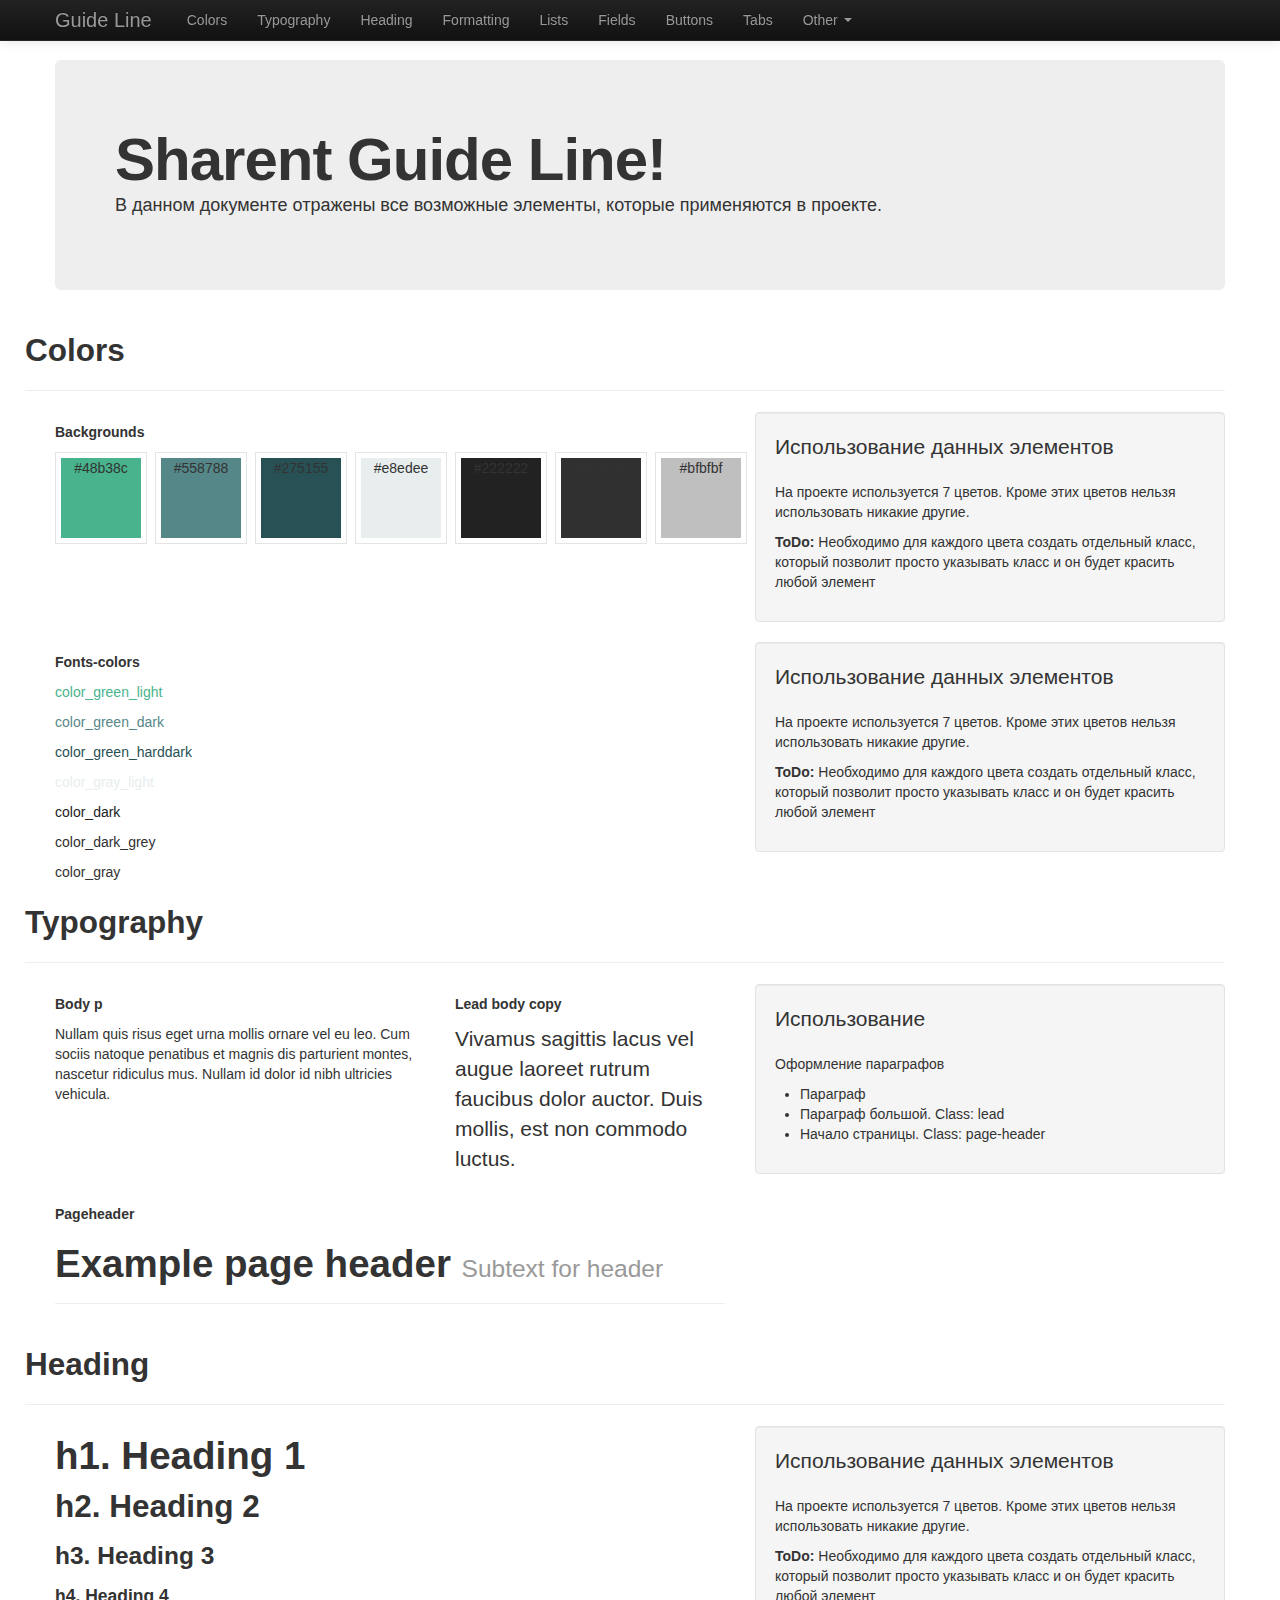
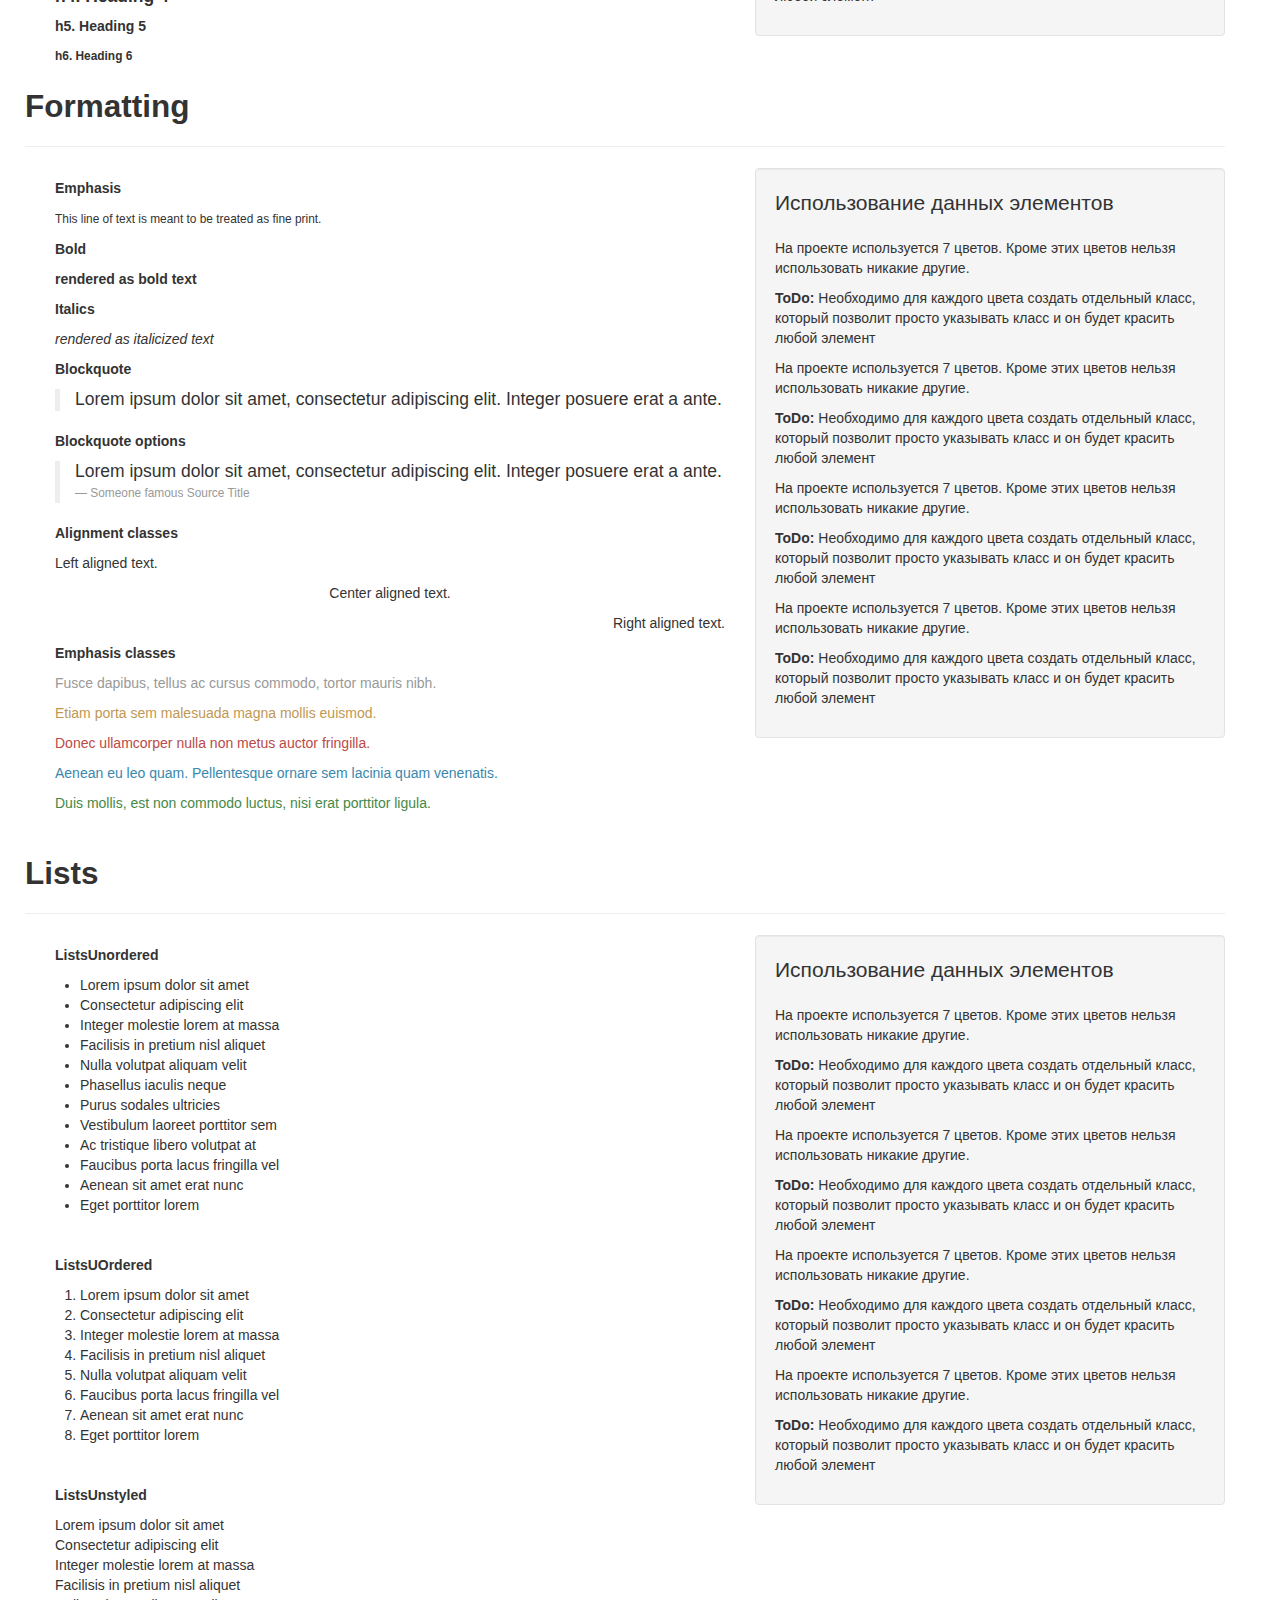
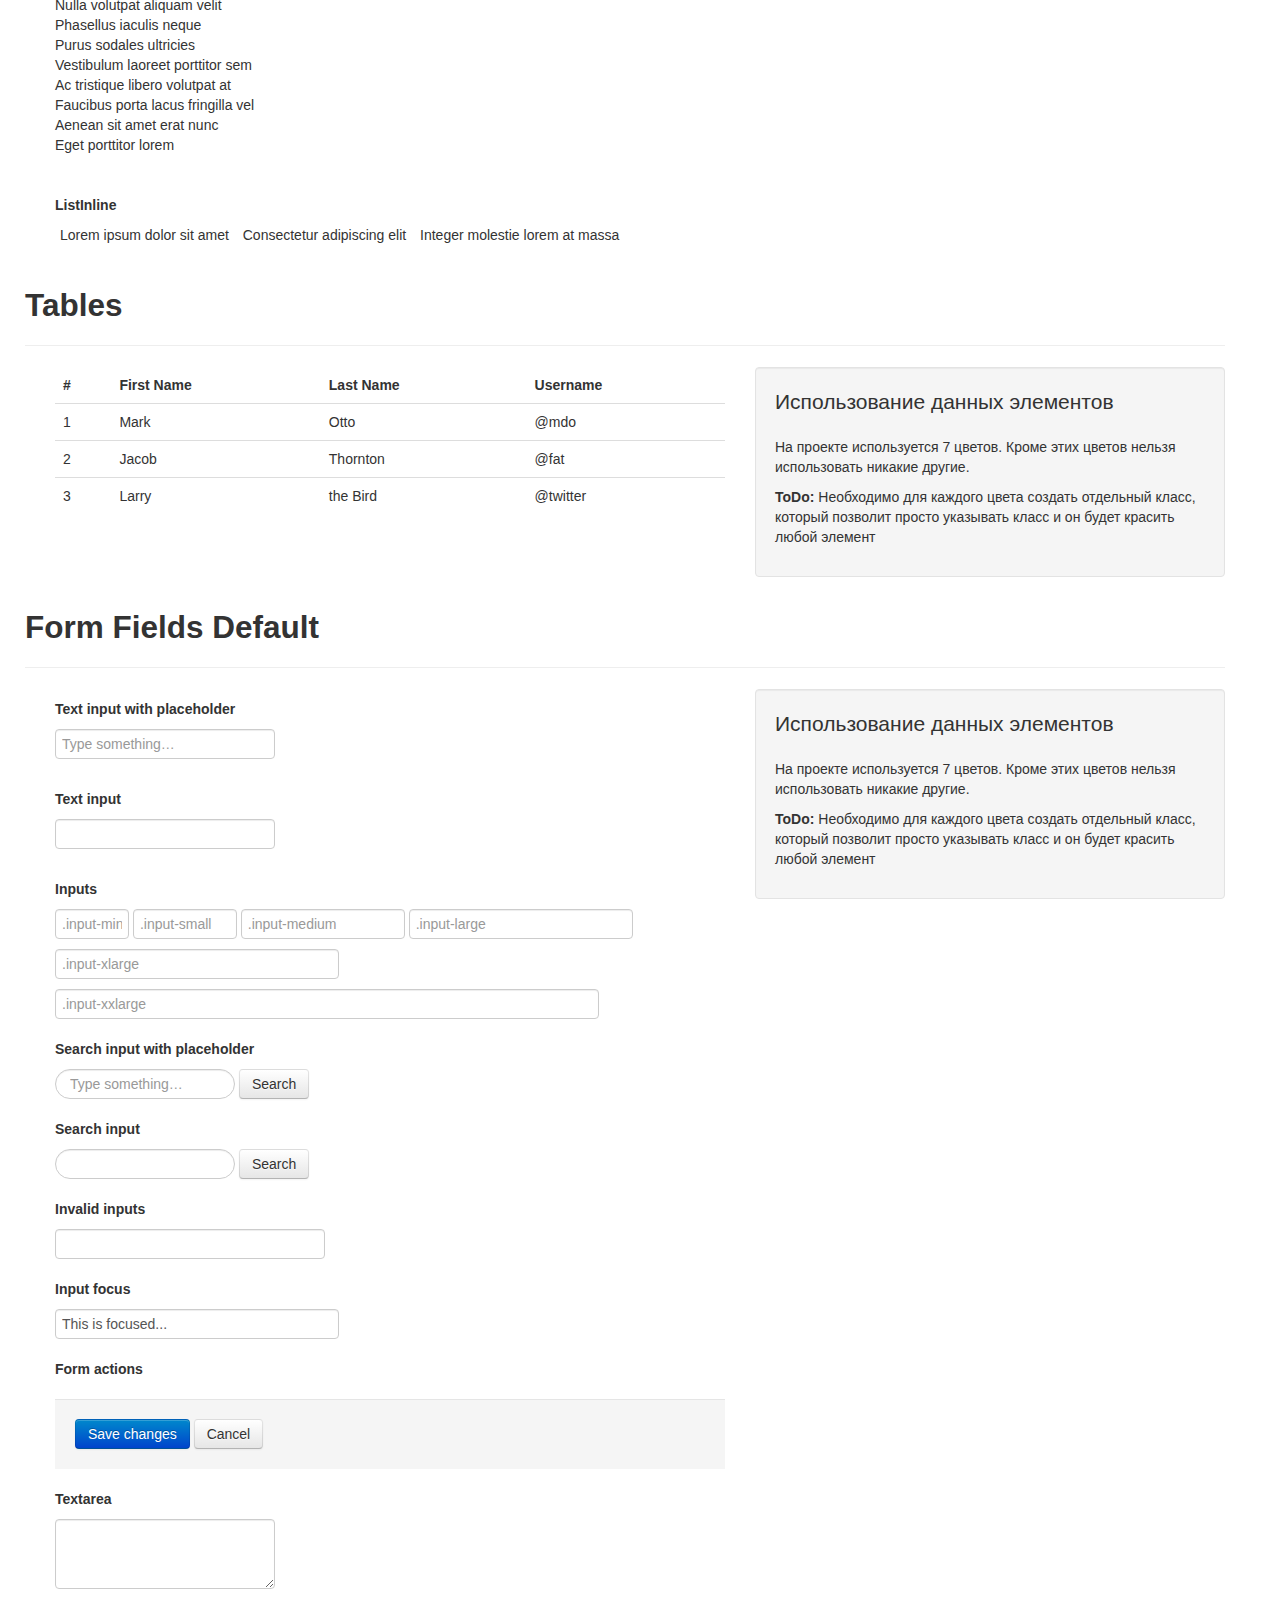
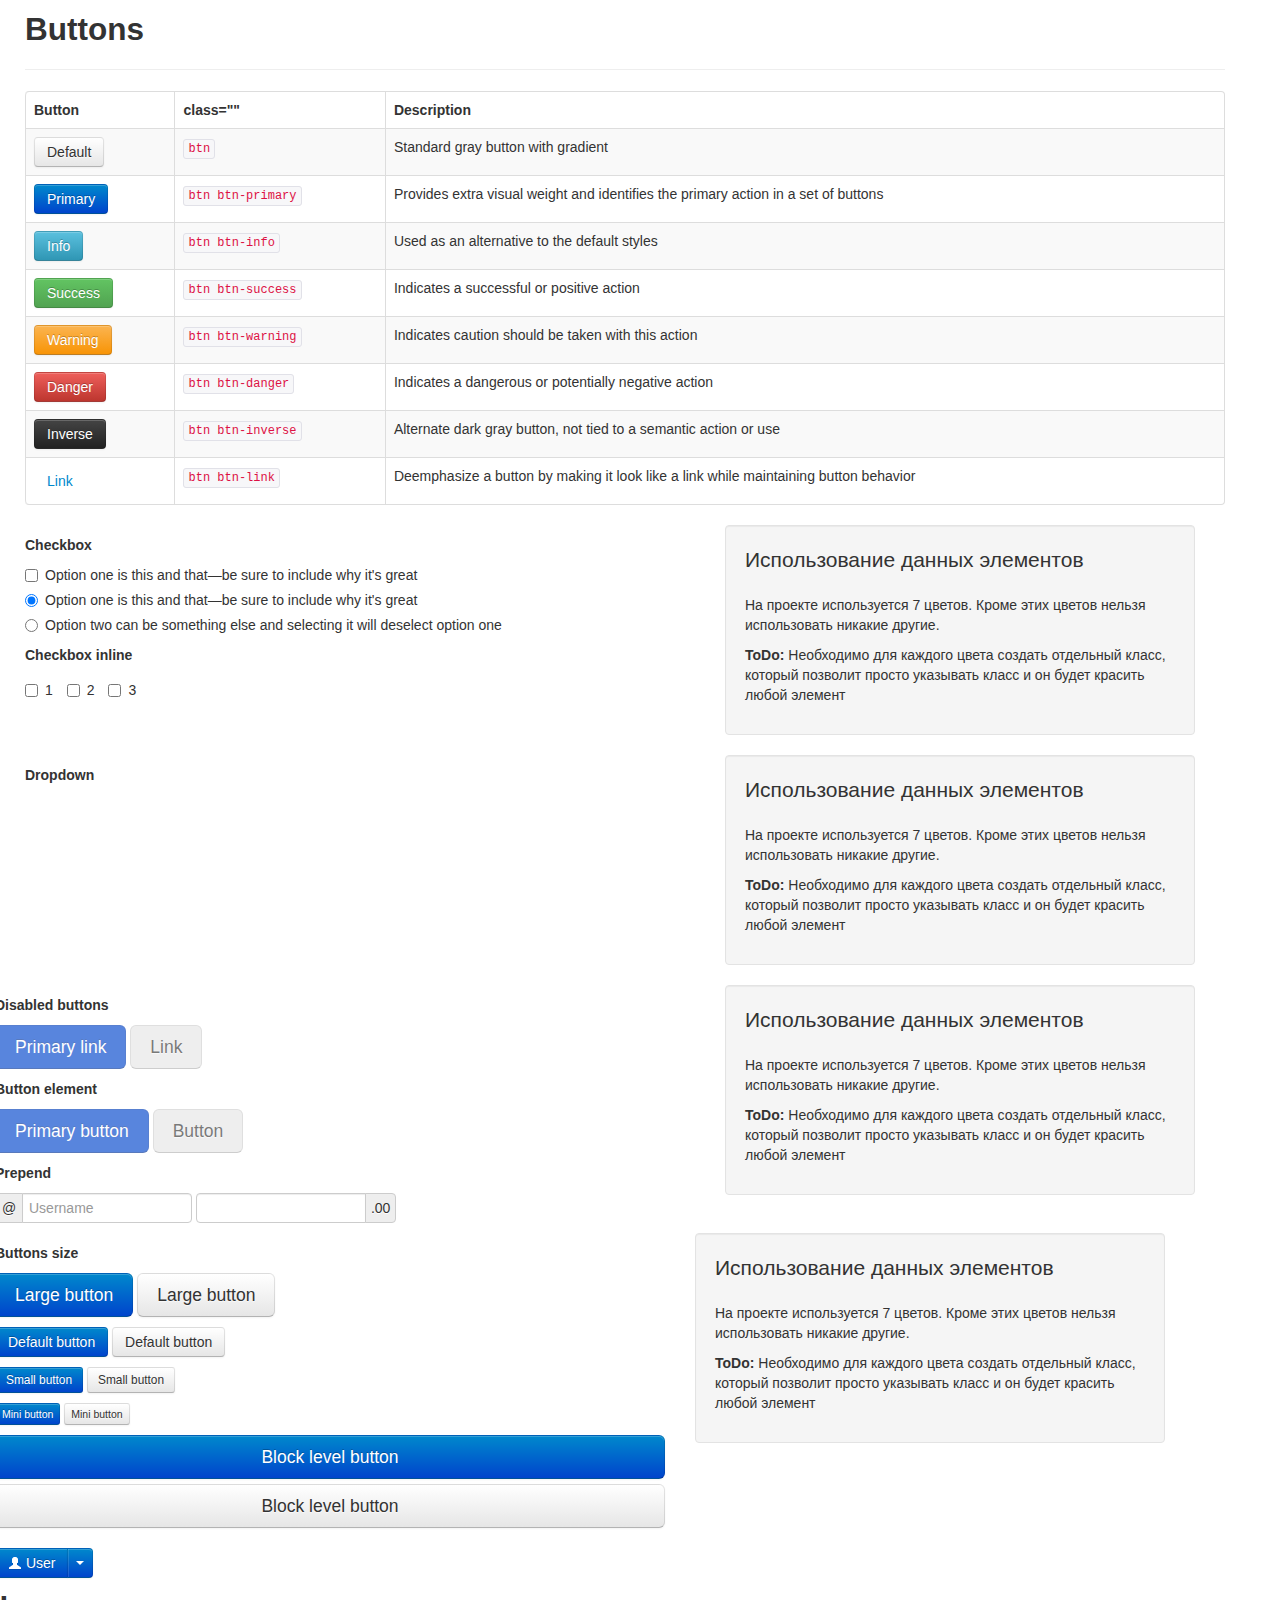
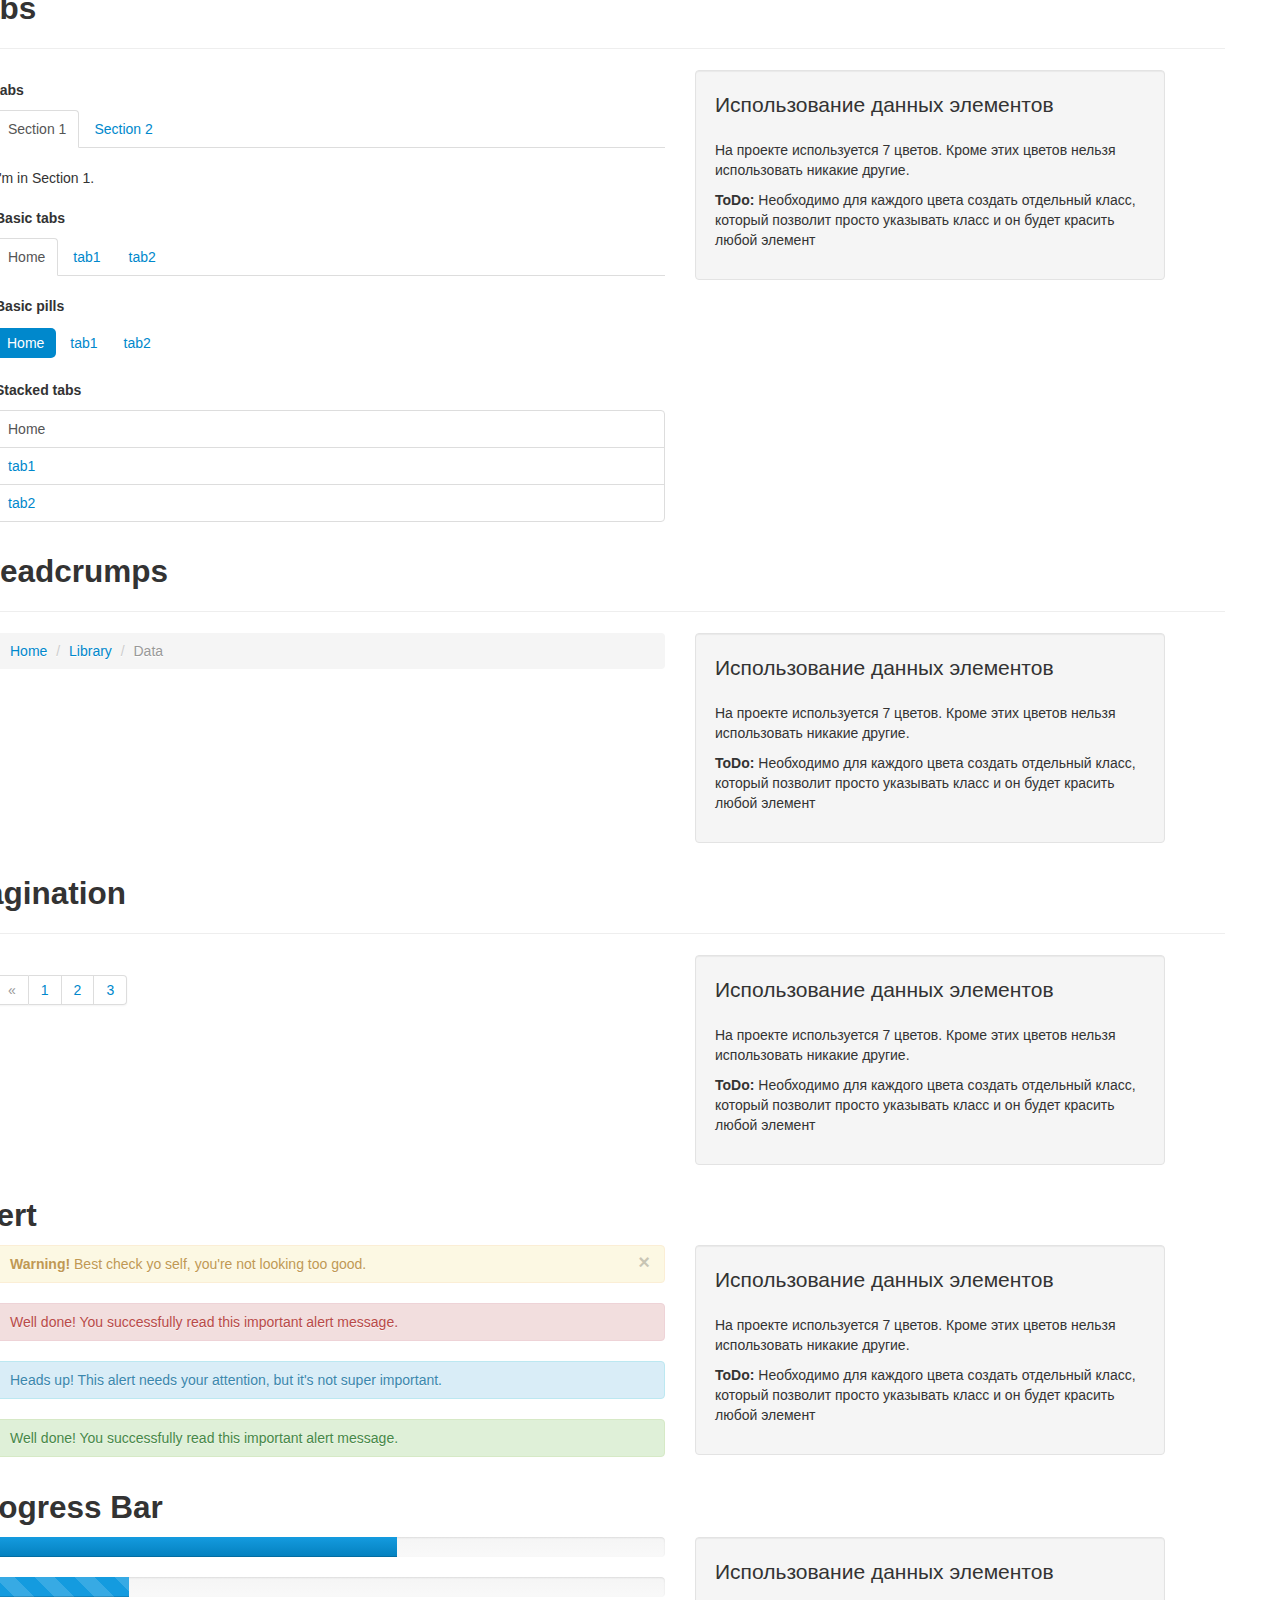
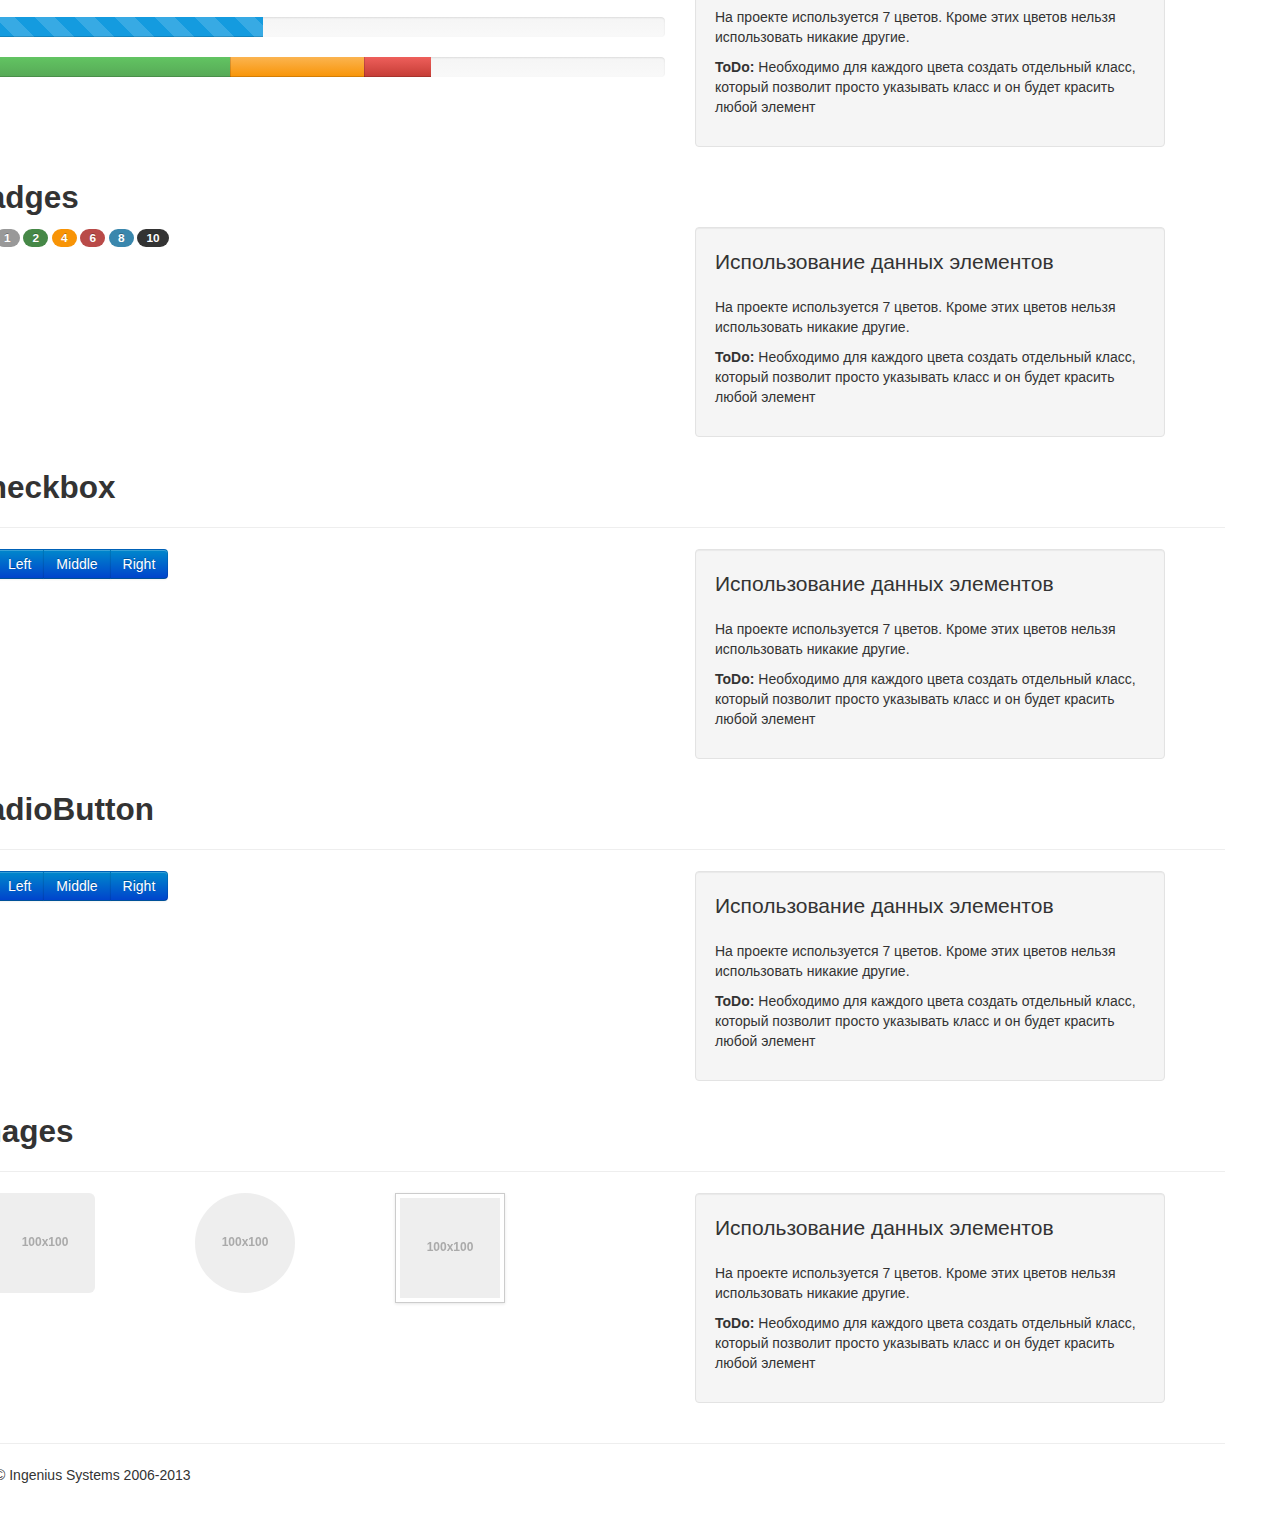
==== commit dcf52520: "Пример описания" ====
--- a/index.html
+++ b/index.html
@@ -159,9 +159,13 @@
 				</div>
 				<div class="span5">
 					<div class="well">
-						<p class="lead">Использование данных элементов</p>
-						<p>На проекте используется 7 цветов. Кроме этих цветов нельзя использовать никакие другие. </p>
-						<p><b>ToDo: </b>Необходимо для каждого цвета создать отдельный класс, который позволит просто указывать класс и он будет красить любой элемент</p>
+						<p class="lead">Использование</p>
+						<p>Оформление параграфов</p>
+						<ul>
+							<li>Параграф</li>
+							<li>Параграф большой. Class: lead</li>
+							<li>Начало страницы. Class: page-header</li>
+						</ul>
 					</div>
 				</div>
 			</div>
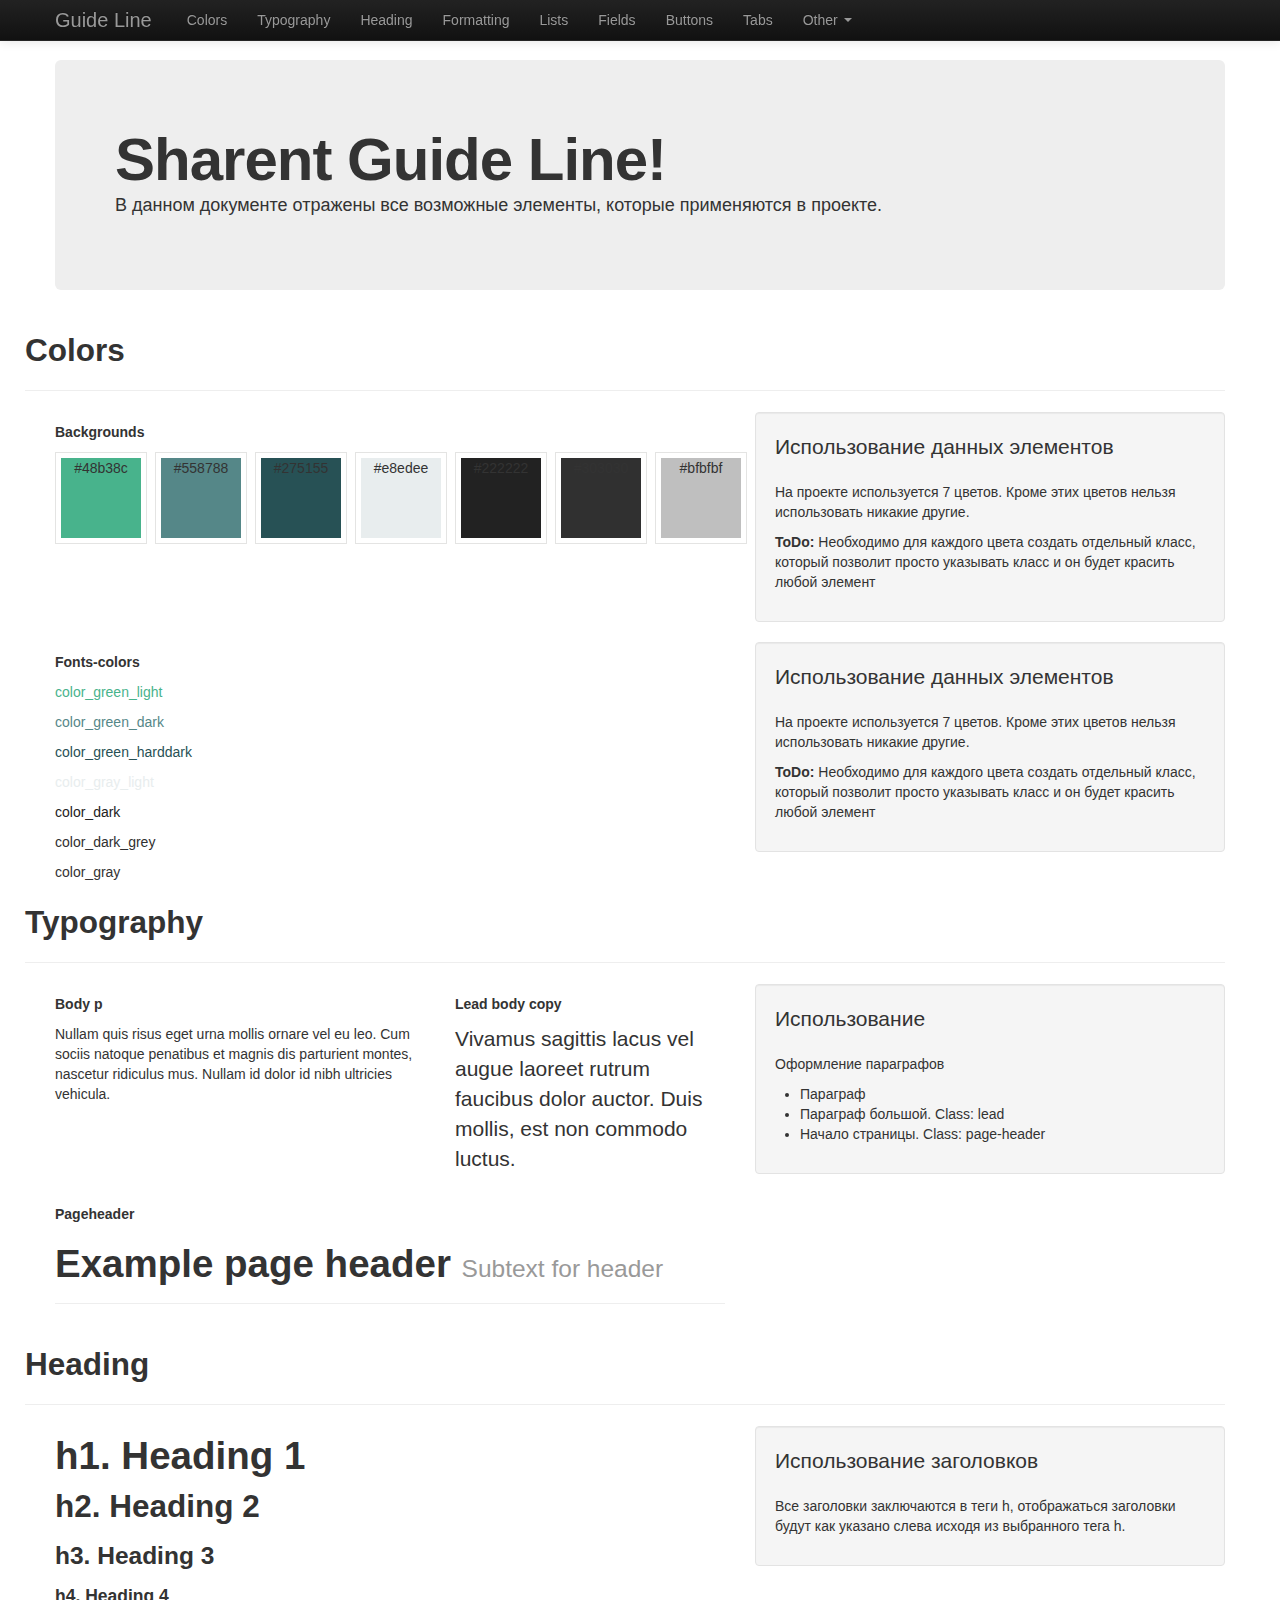
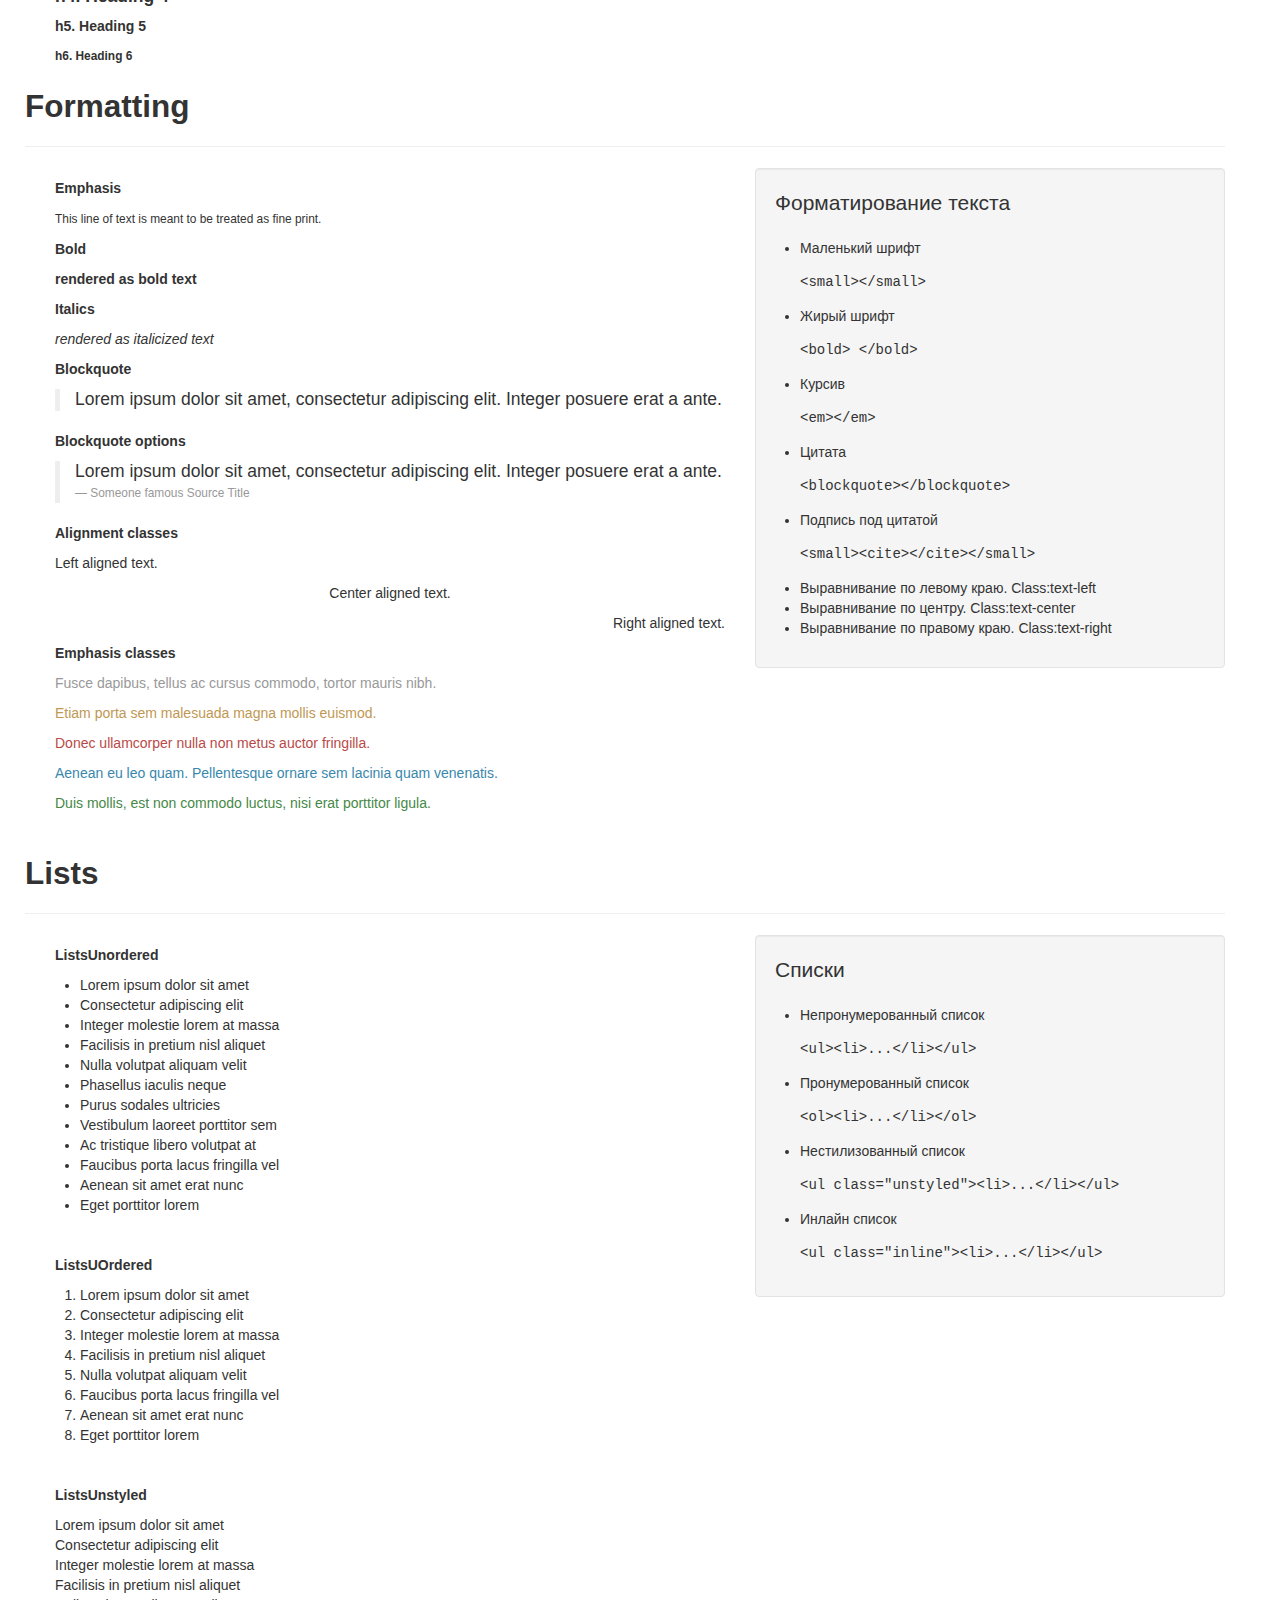
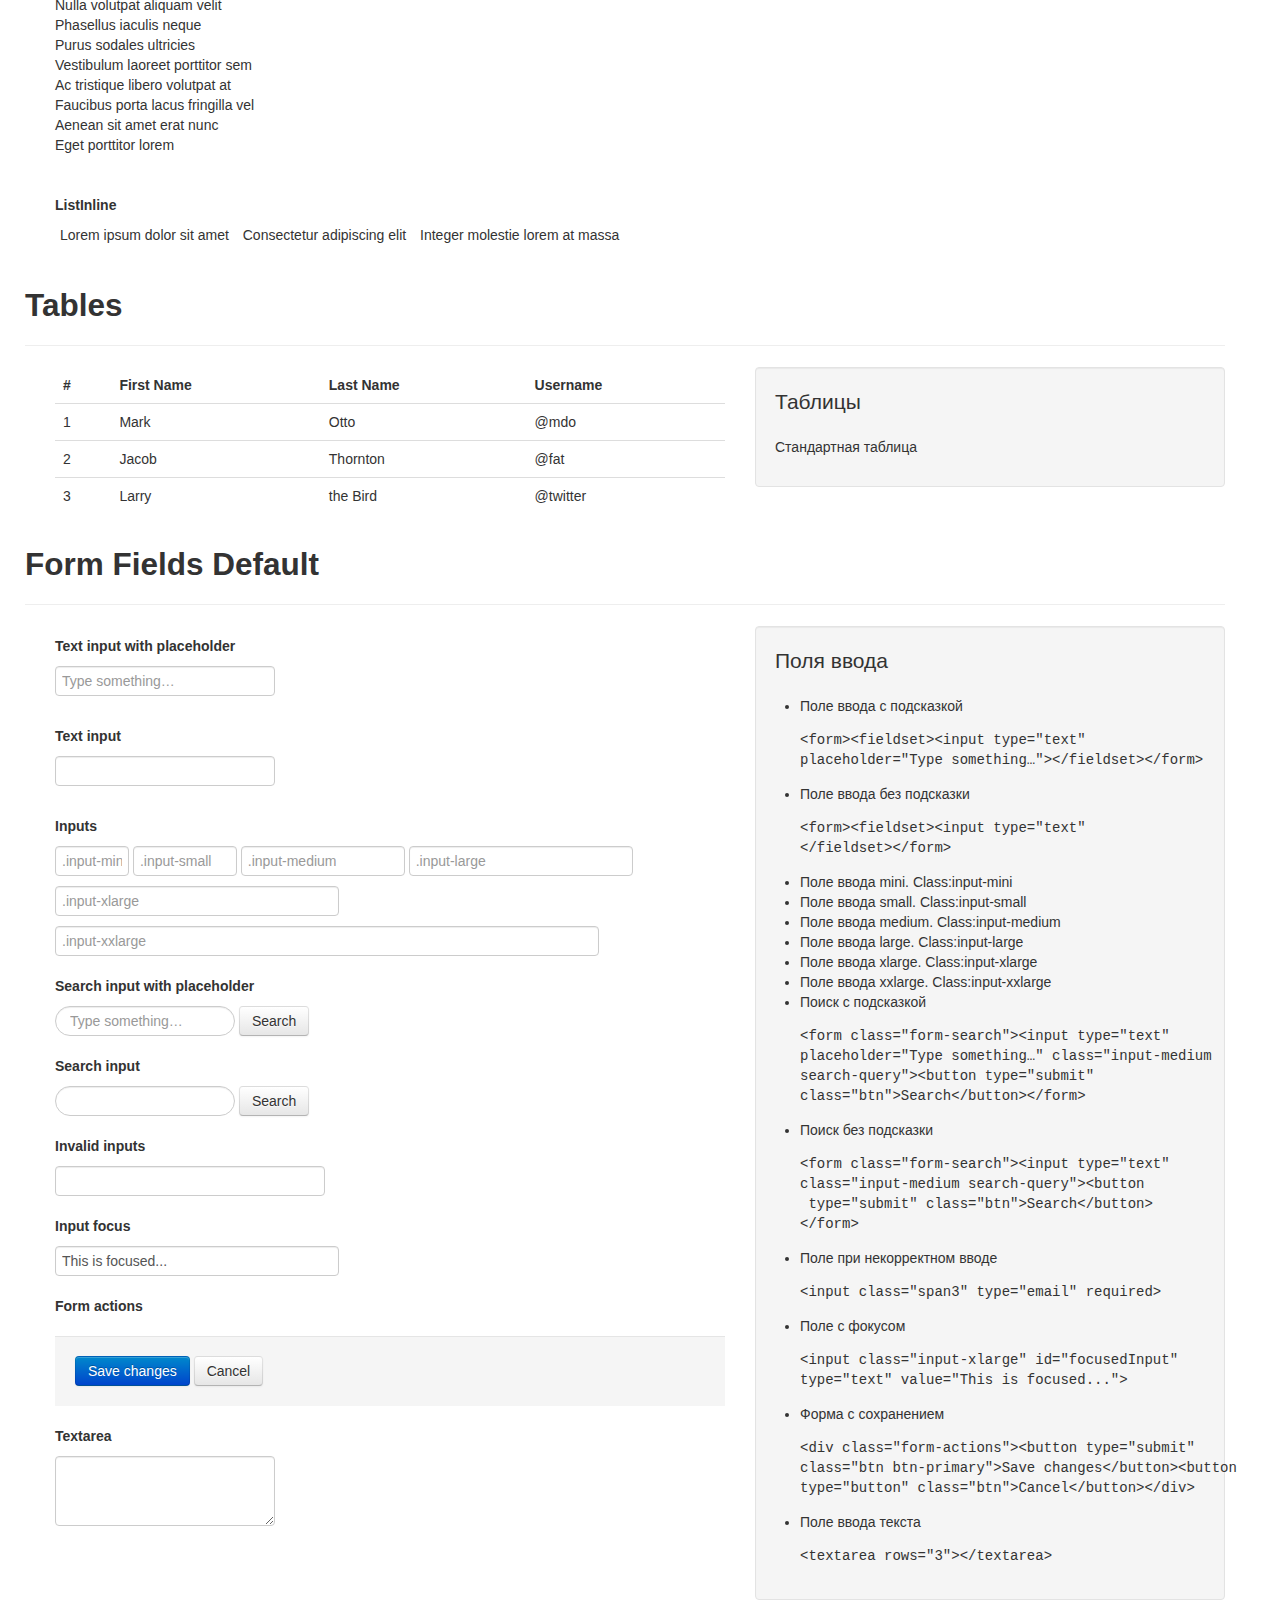
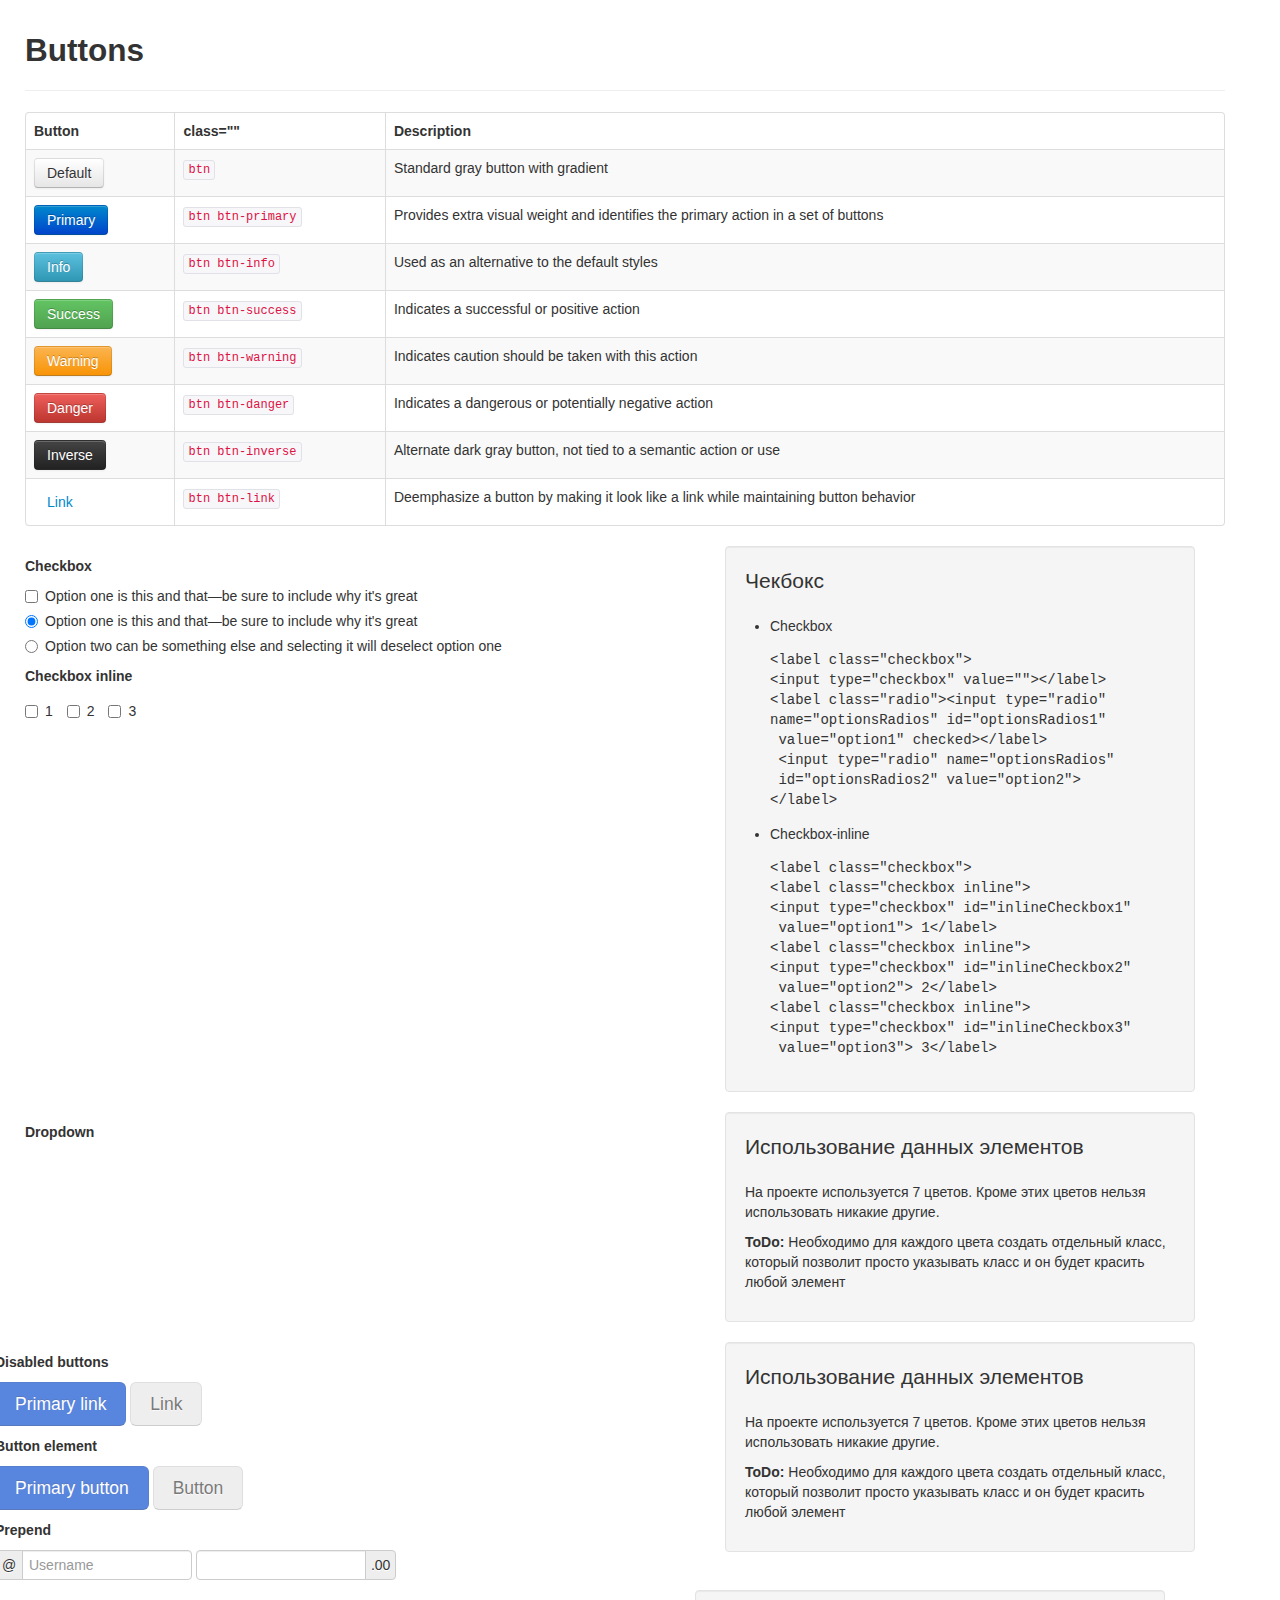
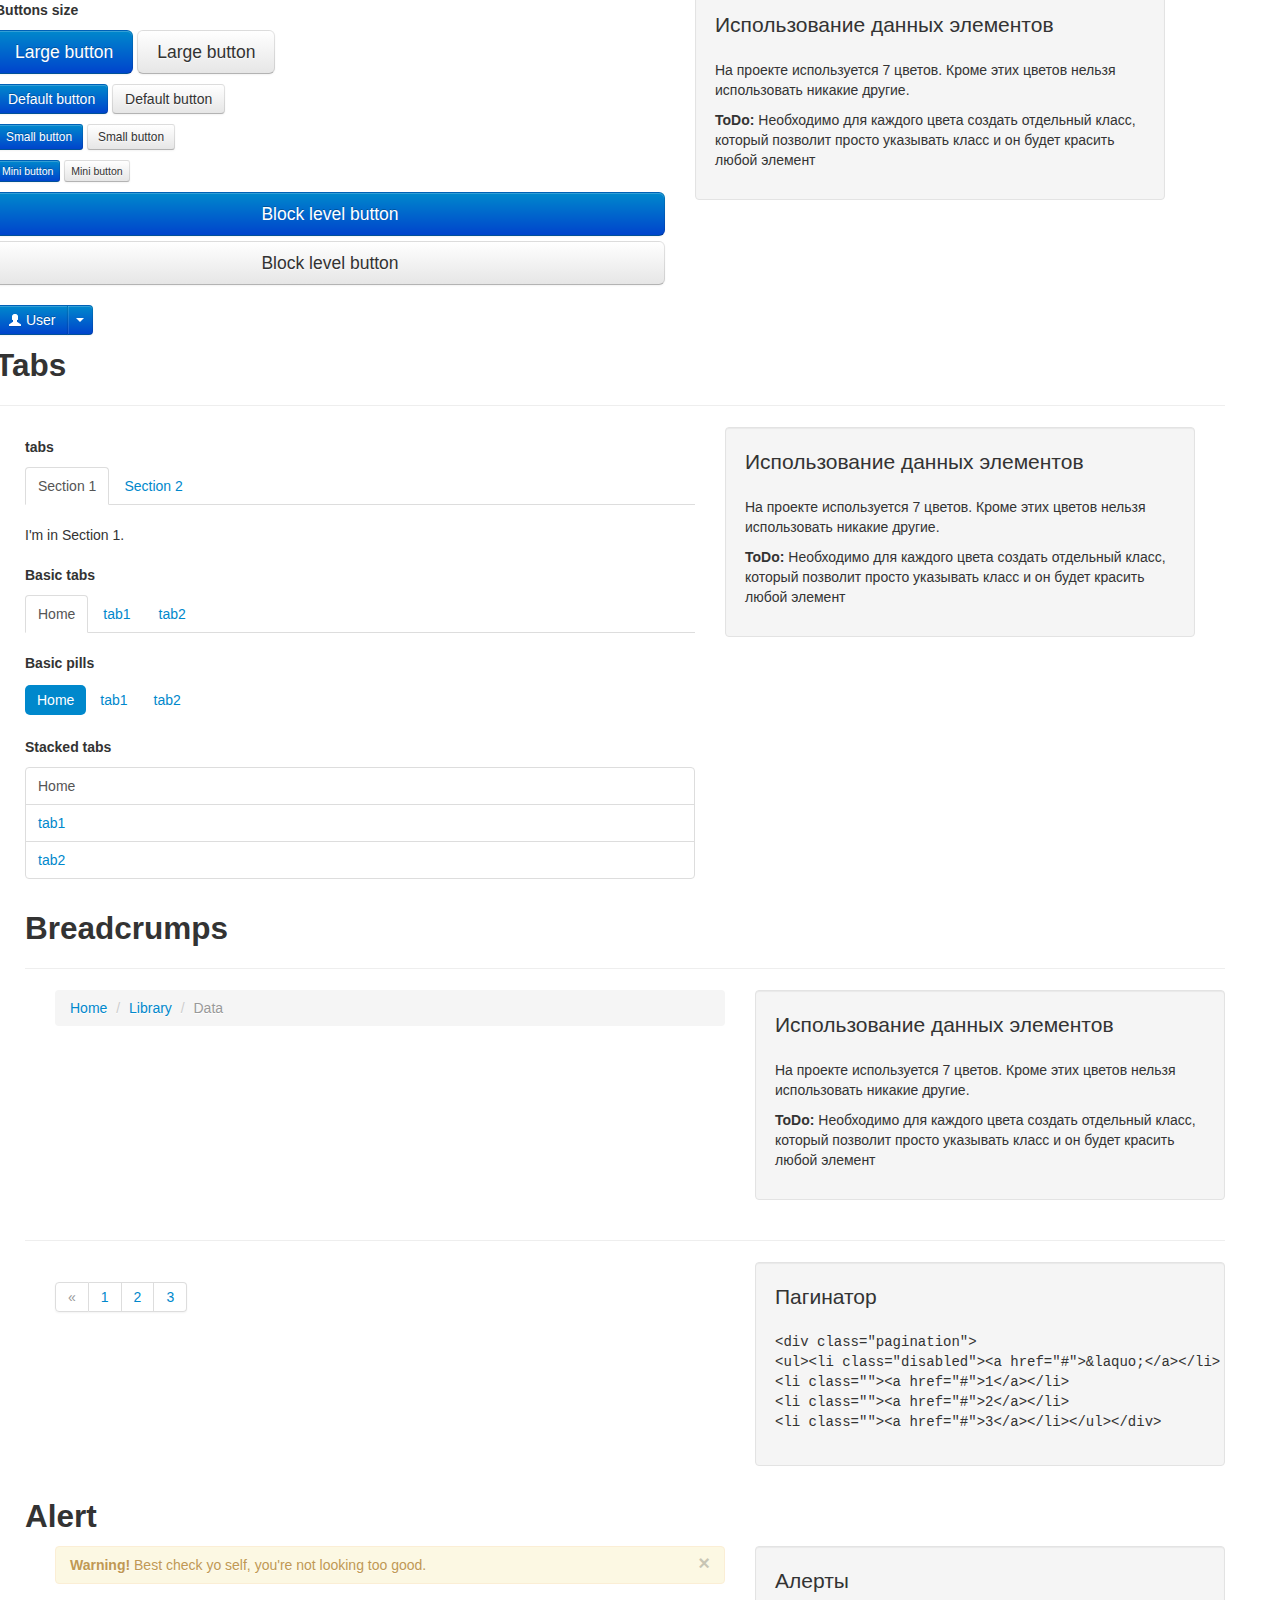
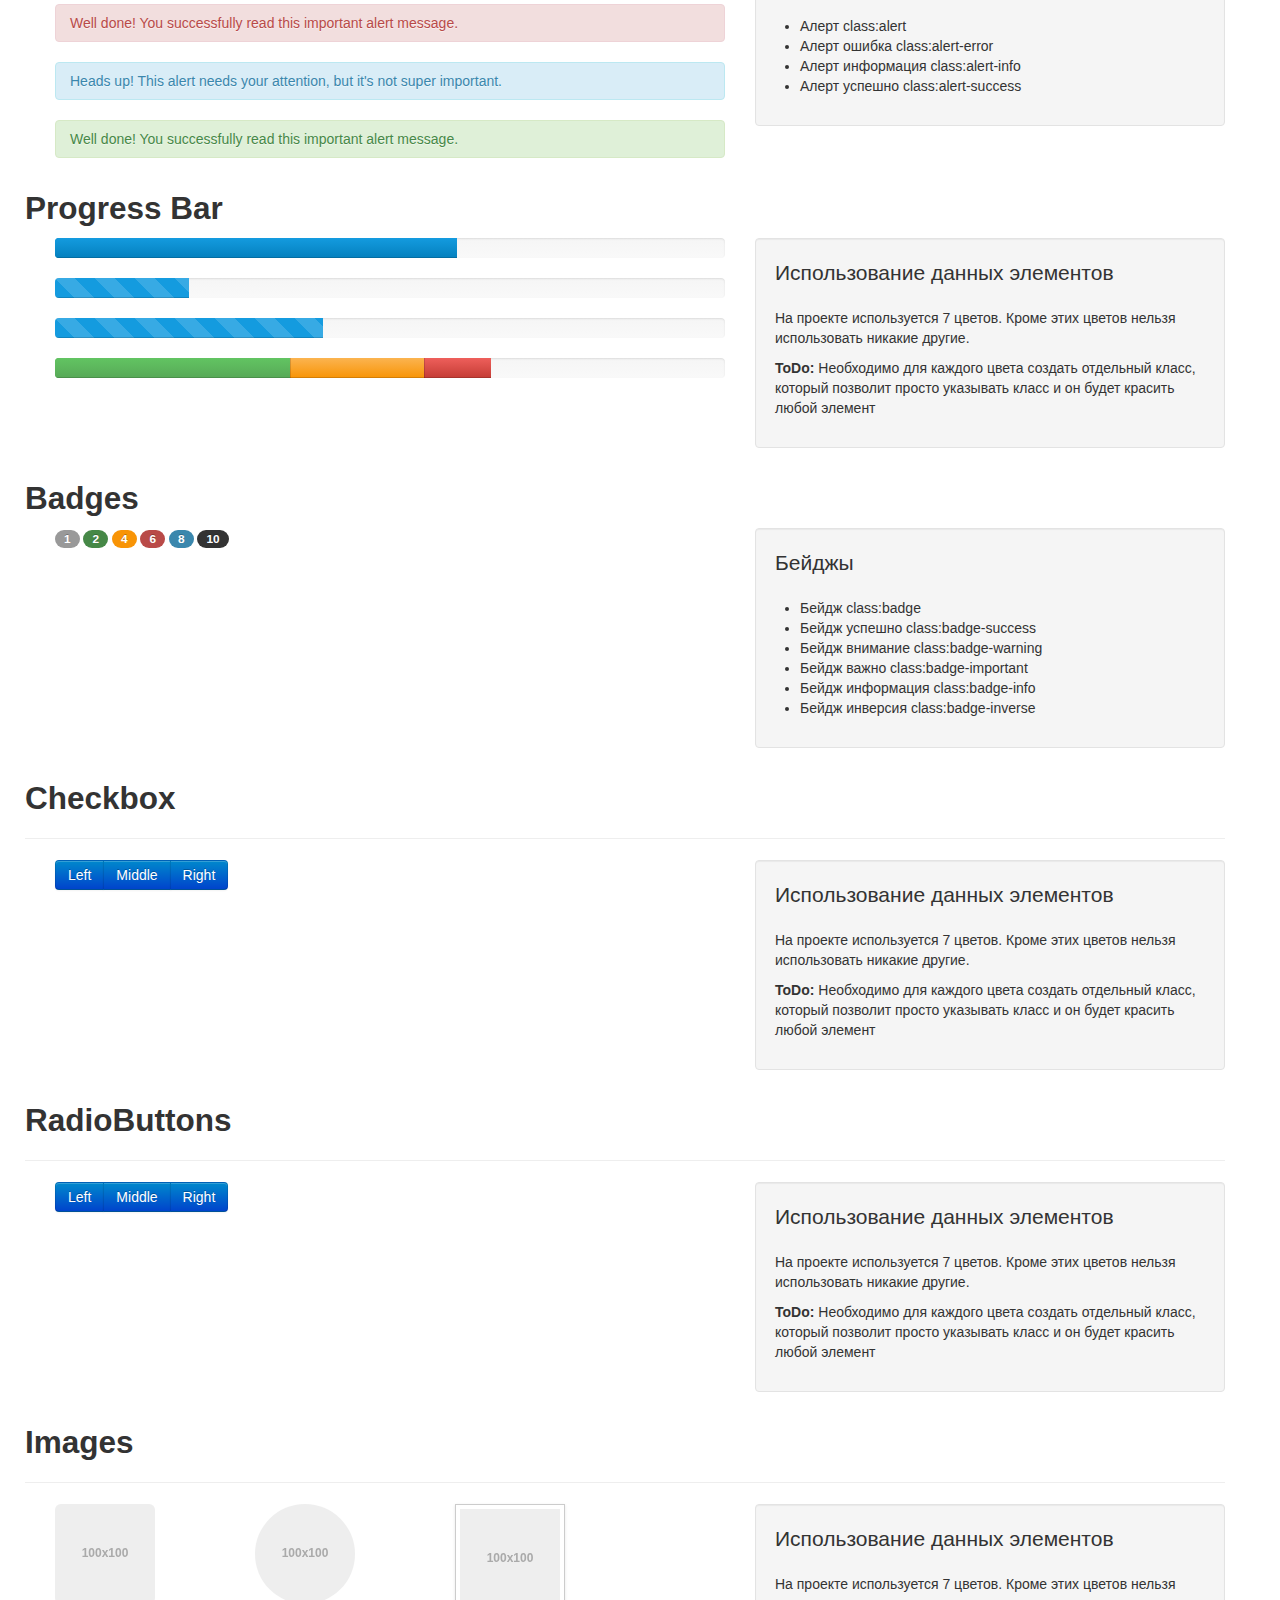
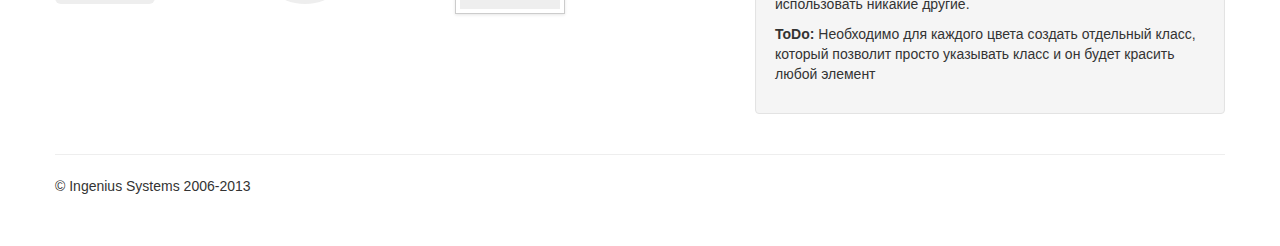
==== commit c482b3d4: "+" ====
--- a/index.html
+++ b/index.html
@@ -72,7 +72,7 @@
             <!-- Let's go -->
 			
 			<div class="row">
-				<h2 id="#Colors">Colors</h2>
+				<h2 id="Colors">Colors</h2>
 				<hr>
 				<div class="span7">
 				<h5>Backgrounds</h5>
@@ -144,18 +144,22 @@
 			</div>
 				
 			<div class="row">
-				<h2>Typography</h2>
-				<hr>
-				<div class="span4">
-					<h5>Body p</h5>
-					<p>Nullam quis risus eget urna mollis ornare vel eu leo. 
-					Cum sociis natoque penatibus et magnis dis parturient montes, nascetur 
-					ridiculus mus. Nullam id dolor id nibh ultricies vehicula.
-					</p>
-				</div>
-				<div class="span3">
-					<h5>Lead body copy</h5>
-					<p class="lead">Vivamus sagittis lacus vel augue laoreet rutrum faucibus dolor auctor. Duis mollis, est non commodo luctus.</p>
+				<h2 id="Typography">Typography</h2>
+				<hr>
+				<div class="span7">
+					<div class="row">
+						<div class="span4">
+							<h5>Body p</h5>
+							<p>Nullam quis risus eget urna mollis ornare vel eu leo. 
+							Cum sociis natoque penatibus et magnis dis parturient montes, nascetur 
+							ridiculus mus. Nullam id dolor id nibh ultricies vehicula.
+							</p>
+						</div>
+						<div class="span3">
+							<h5>Lead body copy</h5>
+							<p class="lead">Vivamus sagittis lacus vel augue laoreet rutrum faucibus dolor auctor. Duis mollis, est non commodo luctus.</p>
+						</div>
+					</div>
 				</div>
 				<div class="span5">
 					<div class="well">
@@ -178,7 +182,7 @@
 					</div>
 			</div>
 			<div class="row">
-				<h2>Heading</h2>
+				<h2 id="Heading">Heading</h2>
 				<hr>
 				<div class="span7">
 						
@@ -193,17 +197,16 @@
 					
 				<div class="span5">
 						<div class="well">
-							<p class="lead">Использование данных элементов</p>
-							<p>На проекте используется 7 цветов. Кроме этих цветов нельзя использовать никакие другие. </p>
-							<p><b>ToDo: </b>Необходимо для каждого цвета создать отдельный класс, который позволит просто указывать 
-							класс и он будет красить любой элемент</p>
+							<p class="lead">Использование заголовков</p>
+							<p>Все заголовки заключаются в теги h, отображаться заголовки будут как указано слева исходя из выбранного тега h. </p>
+						
 							
 						</div>
 				</div>
 			</div>	
 			
 			<div class="row">	
-			<h2>Formatting</h2>
+			<h2 id="Formatting">Formatting</h2>
 				<hr>
 				<div class="span7">
 					<h5>Emphasis</h5>
@@ -246,28 +249,26 @@
 				</div>
 				<div class="span5">
 					<div class="well">
-						<p class="lead">Использование данных элементов</p>
-						<p>На проекте используется 7 цветов. Кроме этих цветов нельзя использовать никакие другие. </p>
-						<p><b>ToDo: </b>Необходимо для каждого цвета создать отдельный класс, который позволит просто указывать 
-						класс и он будет красить любой элемент</p>
-						<p>На проекте используется 7 цветов. Кроме этих цветов нельзя использовать никакие другие. </p>
-						<p><b>ToDo: </b>Необходимо для каждого цвета создать отдельный класс, который позволит просто указывать 
-						класс и он будет красить любой элемент</p>
-						<p>На проекте используется 7 цветов. Кроме этих цветов нельзя использовать никакие другие. </p>
-						<p><b>ToDo: </b>Необходимо для каждого цвета создать отдельный класс, который позволит просто указывать 
-						класс и он будет красить любой элемент</p>
-						<p>На проекте используется 7 цветов. Кроме этих цветов нельзя использовать никакие другие. </p>
-						<p><b>ToDo: </b>Необходимо для каждого цвета создать отдельный класс, который позволит просто указывать 
-						класс и он будет красить любой элемент</p>
+						<p class="lead">Форматирование текста</p>
+						<ul>
+							<li>Маленький шрифт <xmp><small></small></xmp></li>
+							<li>Жирый шрифт	<xmp><bold> </bold></xmp> </li>
+							<li>Курсив <xmp><em></em></xmp> </li>
+							<li>Цитата<xmp><blockquote></blockquote></xmp></li>
+							<li>Подпись под цитатой<xmp><small><cite></cite></small></xmp></li>
+							<li>Выравнивание по левому краю. Class:text-left </li>
+							<li>Выравнивание по центру. Class:text-center </li>
+							<li>Выравнивание по правому краю. Class:text-right </li>			
+						</ul>
+						</p>
 						
 							
 					</div>
 				</div>
-									
-			</div>
-			
-			<div class="row">
-				<h2>Lists</h2>
+			</div>
+			
+			<div class="row">
+				<h2 id="Lists">Lists</h2>
 				<hr>
 				<div class="span7">
 				<h5>ListsUnordered</h5>
@@ -289,16 +290,16 @@
 					</br>
 					
 					<h5>ListsUOrdered</h5>
-					<ol>
-					<li>Lorem ipsum dolor sit amet</li>
-					<li>Consectetur adipiscing elit</li>
-					<li>Integer molestie lorem at massa</li>
-					<li>Facilisis in pretium nisl aliquet</li>
-					<li>Nulla volutpat aliquam velit</li>
-					<li>Faucibus porta lacus fringilla vel</li>
-					<li>Aenean sit amet erat nunc</li>
-					<li>Eget porttitor lorem</li>
-					</ol>
+						<ol>
+							<li>Lorem ipsum dolor sit amet</li>
+							<li>Consectetur adipiscing elit</li>
+							<li>Integer molestie lorem at massa</li>
+							<li>Facilisis in pretium nisl aliquet</li>
+							<li>Nulla volutpat aliquam velit</li>
+							<li>Faucibus porta lacus fringilla vel</li>
+							<li>Aenean sit amet erat nunc</li>
+							<li>Eget porttitor lorem</li>
+						</ol>
 					</br>
 					 
 					 
@@ -323,26 +324,24 @@
 					<h5>ListInline</h5>
 					<ul class="inline">
 						<li>Lorem ipsum dolor sit amet</li>
-					 <li>Consectetur adipiscing elit</li>
-					 <li>Integer molestie lorem at massa</li>
+						<li>Consectetur adipiscing elit</li>
+						<li>Integer molestie lorem at massa</li>
 					</ul>
 					</br>
 			</div>
 			<div class="span5">
 					<div class="well">
-						<p class="lead">Использование данных элементов</p>
-						<p>На проекте используется 7 цветов. Кроме этих цветов нельзя использовать никакие другие. </p>
-						<p><b>ToDo: </b>Необходимо для каждого цвета создать отдельный класс, который позволит просто указывать 
-						класс и он будет красить любой элемент</p>
-						<p>На проекте используется 7 цветов. Кроме этих цветов нельзя использовать никакие другие. </p>
-						<p><b>ToDo: </b>Необходимо для каждого цвета создать отдельный класс, который позволит просто указывать 
-						класс и он будет красить любой элемент</p>
-						<p>На проекте используется 7 цветов. Кроме этих цветов нельзя использовать никакие другие. </p>
-						<p><b>ToDo: </b>Необходимо для каждого цвета создать отдельный класс, который позволит просто указывать 
-						класс и он будет красить любой элемент</p>
-						<p>На проекте используется 7 цветов. Кроме этих цветов нельзя использовать никакие другие. </p>
-						<p><b>ToDo: </b>Необходимо для каждого цвета создать отдельный класс, который позволит просто указывать 
-						класс и он будет красить любой элемент</p>
+						<p class="lead">Списки</p>
+						<p>
+						<ul><li>Непронумерованный список<xmp><ul><li>...</li></ul></xmp></li>
+							<li>Пронумерованный список<xmp><ol><li>...</li></ol></xmp></li>
+							<li>Нестилизованный список<xmp><ul class="unstyled"><li>...</li></ul></xmp></li>
+							<li>Инлайн список<xmp><ul class="inline"><li>...</li></ul></xmp></li>
+							
+							
+						</ul>		
+						
+						</p>
 						
 							
 					</div>
@@ -352,7 +351,7 @@
 			
 			
 			<div class="row">
-			<h2>Tables</h2>
+			<h2 id="Tables">Tables</h2>
 			<hr>
 			
 				<div class="span7">
@@ -389,10 +388,8 @@
 				</div>
 				<div class="span5">
 						<div class="well">
-							<p class="lead">Использование данных элементов</p>
-							<p>На проекте используется 7 цветов. Кроме этих цветов нельзя использовать никакие другие. </p>
-							<p><b>ToDo: </b>Необходимо для каждого цвета создать отдельный класс, который позволит просто указывать 
-							класс и он будет красить любой элемент</p>
+							<p class="lead">Таблицы</p>
+							<p>Стандартная таблица</p>
 							
 						</div>
 					</div>
@@ -400,7 +397,7 @@
 			</div>
 			
 			<div class="row">
-				<h2>Form Fields Default</h2>
+				<h2 id="Fields">Form Fields Default</h2>
 				<hr>
 				<div class="span7">
 				
@@ -408,7 +405,7 @@
 				<h5>Text input with placeholder</h5>
 				<form>
 					<fieldset>
-					<input type="text" placeholder="Type something…">	
+						<input type="text" placeholder="Type something…">	
 					</fieldset>
 				</form>
 				
@@ -455,16 +452,42 @@
 				</div>
 				<div class="span5">
 					<div class="well">
-						<p class="lead">Использование данных элементов</p>
-						<p>На проекте используется 7 цветов. Кроме этих цветов нельзя использовать никакие другие. </p>
-						<p><b>ToDo: </b>Необходимо для каждого цвета создать отдельный класс, который позволит просто указывать 
-						класс и он будет красить любой элемент</p>
+						<p class="lead">Поля ввода</p>
+						<ul>
+							<li>Поле ввода с подсказкой <xmp><form><fieldset><input type="text" 
+placeholder="Type something…"></fieldset></form></xmp></li>
+							<li>Поле ввода без подсказки <xmp><form><fieldset><input type="text" 
+</fieldset></form></xmp></li>
+							<li>Поле ввода mini. Class:input-mini</li>
+							<li>Поле ввода small. Class:input-small</li>
+							<li>Поле ввода medium. Class:input-medium</li>
+							<li>Поле ввода large. Class:input-large</li>
+							<li>Поле ввода xlarge. Class:input-xlarge</li>
+							<li>Поле ввода xxlarge. Class:input-xxlarge</li>
+							<li>Поиск с подсказкой <xmp><form class="form-search"><input type="text"
+placeholder="Type something…" class="input-medium 
+search-query"><button type="submit" 
+class="btn">Search</button></form></xmp></li>
+							<li>Поиск без подсказки <xmp><form class="form-search"><input type="text"
+class="input-medium search-query"><button
+ type="submit" class="btn">Search</button>
+</form></xmp></li>
+							<li>Поле при некорректном вводе <xmp><input class="span3" type="email" required></xmp></li>
+							<li>Поле с фокусом<xmp><input class="input-xlarge" id="focusedInput" 
+type="text" value="This is focused..."></xmp></li>
+							<li>Форма с сохранением<xmp><div class="form-actions"><button type="submit" 
+class="btn btn-primary">Save changes</button><button 
+type="button" class="btn">Cancel</button></div></xmp>
+							</li>
+							<li>Поле ввода текста<xmp><textarea rows="3"></textarea></xmp> </li>
+						
+						</ul>
 					</div>
 				</div>
 			</div>
 
 			<div class="row">
-				<h2>Buttons</h2>
+				<h2 id="Buttons">Buttons</h2>
 				<hr>
 				
 				<table class="table table-bordered table-striped">
@@ -549,10 +572,28 @@
 					</div>
 					<div class="span5">
 						<div class="well">
-							<p class="lead">Использование данных элементов</p>
-							<p>На проекте используется 7 цветов. Кроме этих цветов нельзя использовать никакие другие. </p>
-							<p><b>ToDo: </b>Необходимо для каждого цвета создать отдельный класс, который позволит просто указывать 
-							класс и он будет красить любой элемент</p>
+							<p class="lead">Чекбокс</p>
+							<ul>
+								<li>Checkbox <xmp><label class="checkbox">
+<input type="checkbox" value=""></label>
+<label class="radio"><input type="radio" 
+name="optionsRadios" id="optionsRadios1"
+ value="option1" checked></label>  
+ <input type="radio" name="optionsRadios"
+ id="optionsRadios2" value="option2">
+</label></xmp></li>
+							<li>Checkbox-inline <xmp><label class="checkbox">
+<label class="checkbox inline">
+<input type="checkbox" id="inlineCheckbox1"
+ value="option1"> 1</label>
+<label class="checkbox inline">
+<input type="checkbox" id="inlineCheckbox2"
+ value="option2"> 2</label>
+<label class="checkbox inline">
+<input type="checkbox" id="inlineCheckbox3"
+ value="option3"> 3</label></xmp>						
+</li>
+							</ul>
 						</div>
 					</div>
 				</div>
@@ -651,9 +692,9 @@
 						</div>
 				</div>
 				</div>
-			
-			<div class="row">
-				<h2>Tabs</h2>
+			</div>
+			<div class="row">
+				<h2 id="tabs">Tabs</h2>
 				<hr>
 				<div class="span7">
 				<h5>tabs</h5>
@@ -707,9 +748,9 @@
 				</div>
 			</div>
 			
-			
-			<div class="row">
-				<h2>Breadcrumps</h2>
+			</div>
+			<div class="row">
+				<h2 id="Breadcrumps">Breadcrumps</h2>
 				<hr>
 				<div class="span7">
 					
@@ -731,7 +772,7 @@
 			</div>
 			
 			<div class="row">
-				<h2>Pagination</h2>
+				<h2 id="Pagination"></h2>
 				<hr>
 				<div class="span7">	
 					<div class="pagination">
@@ -746,16 +787,21 @@
 				</div>	
 				<div class="span5">
 					<div class="well">
-						<p class="lead">Использование данных элементов</p>
-						<p>На проекте используется 7 цветов. Кроме этих цветов нельзя использовать никакие другие. </p>
-						<p><b>ToDo: </b>Необходимо для каждого цвета создать отдельный класс, который позволит просто указывать 
-								класс и он будет красить любой элемент</p>
+						<p class="lead">Пагинатор</p>
+						<p>
+						<xmp><div class="pagination">
+<ul><li class="disabled"><a href="#">&laquo;</a></li>
+<li class=""><a href="#">1</a></li>
+<li class=""><a href="#">2</a></li>
+<li class=""><a href="#">3</a></li></ul></div></xmp>
+					
+						</p>
 					</div>
 				</div>			
 			</div>
 			
 			<div class="row">
-				<h2>Alert</h2>
+				<h2 id="Alert">Alert</h2>
 				<div class="span7">
 					<div class="alert">
 					<button type="button" class="close" data-dismiss="alert">&times;</button>
@@ -774,6 +820,41 @@
 				</div>
 				<div class="span5">
 					<div class="well">
+						<p class="lead">Алерты</p>
+						<p><ul>
+								<li>Алерт  class:alert</li>
+								<li>Алерт ошибка  class:alert-error</li>
+								<li>Алерт информация class:alert-info</li>
+								<li>Алерт успешно class:alert-success</li>
+								
+								
+							</ul></p>
+					</div>
+				</div>	
+			</div>
+		
+			
+			<div class="row">
+				<h2 id="Bars">Progress Bar</h2>
+				<div class="span7">
+					<div class="progress">
+					  <div class="bar" style="width: 60%;"></div>
+					</div>
+					<div class="progress progress-striped">
+					  <div class="bar" style="width: 20%;"></div>
+					</div>
+					<div class="progress progress-striped active">
+						<div class="bar" style="width: 40%;"></div>
+					</div>
+					<div class="progress">
+					  <div class="bar bar-success" style="width: 35%;"></div>
+					  <div class="bar bar-warning" style="width: 20%;"></div>
+					  <div class="bar bar-danger" style="width: 10%;"></div>
+					</div>
+					
+				</div>
+				<div class="span5">
+					<div class="well">
 						<p class="lead">Использование данных элементов</p>
 						<p>На проекте используется 7 цветов. Кроме этих цветов нельзя использовать никакие другие. </p>
 						<p><b>ToDo: </b>Необходимо для каждого цвета создать отдельный класс, который позволит просто указывать 
@@ -781,38 +862,8 @@
 					</div>
 				</div>	
 			</div>
-		
-			
-			<div class="row">
-				<h2>Progress Bar</h2>
-				<div class="span7">
-					<div class="progress">
-					  <div class="bar" style="width: 60%;"></div>
-					</div>
-					<div class="progress progress-striped">
-					  <div class="bar" style="width: 20%;"></div>
-					</div>
-					<div class="progress progress-striped active">
-						<div class="bar" style="width: 40%;"></div>
-					</div>
-					<div class="progress">
-					  <div class="bar bar-success" style="width: 35%;"></div>
-					  <div class="bar bar-warning" style="width: 20%;"></div>
-					  <div class="bar bar-danger" style="width: 10%;"></div>
-					</div>
-					
-				</div>
-				<div class="span5">
-					<div class="well">
-						<p class="lead">Использование данных элементов</p>
-						<p>На проекте используется 7 цветов. Кроме этих цветов нельзя использовать никакие другие. </p>
-						<p><b>ToDo: </b>Необходимо для каждого цвета создать отдельный класс, который позволит просто указывать 
-								класс и он будет красить любой элемент</p>
-					</div>
-				</div>	
-			</div>
-			<div class="row">
-				<h2>Badges</h2>		
+			<div class="row">
+				<h2 id="Badges">Badges</h2>		
 				<div class="span7">
 					<span class="badge">1</span>
 					<span class="badge badge-success">2</span>
@@ -823,6 +874,32 @@
 				</div>
 				<div class="span5">
 					<div class="well">
+						<p class="lead">
+							Бейджы
+						</p>
+						<ul>
+								<li>Бейдж  class:badge</li>
+								<li>Бейдж успешно class:badge-success</li>
+								<li>Бейдж внимание class:badge-warning</li>
+								<li>Бейдж важно class:badge-important</li>
+								<li>Бейдж информация class:badge-info</li>
+								<li>Бейдж инверсия class:badge-inverse</li>
+							</ul>
+					</div>
+				</div>	
+			</div>
+			<div class="row">
+				<h2 id="Checkbox">Checkbox</h2>
+				<hr>
+				<div class="span7">
+				<div class="btn-group" data-toggle="buttons-checkbox">
+				  <button type="button" class="btn btn-primary">Left</button>
+				  <button type="button" class="btn btn-primary">Middle</button>
+				  <button type="button" class="btn btn-primary">Right</button>
+				</div>
+				</div>
+				<div class="span5">
+					<div class="well">
 						<p class="lead">Использование данных элементов</p>
 						<p>На проекте используется 7 цветов. Кроме этих цветов нельзя использовать никакие другие. </p>
 						<p><b>ToDo: </b>Необходимо для каждого цвета создать отдельный класс, который позволит просто указывать 
@@ -831,10 +908,10 @@
 				</div>	
 			</div>
 			<div class="row">
-				<h2>Checkbox</h2>
-				<hr>
-				<div class="span7">
-				<div class="btn-group" data-toggle="buttons-checkbox">
+				<h2 id="RadioButtons">RadioButtons</h2>
+				<hr>
+				<div class="span7">
+				<div class="btn-group" data-toggle="buttons-radio">
 				  <button type="button" class="btn btn-primary">Left</button>
 				  <button type="button" class="btn btn-primary">Middle</button>
 				  <button type="button" class="btn btn-primary">Right</button>
@@ -850,26 +927,7 @@
 				</div>	
 			</div>
 			<div class="row">
-				<h2>RadioButton</h2>
-				<hr>
-				<div class="span7">
-				<div class="btn-group" data-toggle="buttons-radio">
-				  <button type="button" class="btn btn-primary">Left</button>
-				  <button type="button" class="btn btn-primary">Middle</button>
-				  <button type="button" class="btn btn-primary">Right</button>
-				</div>
-				</div>
-				<div class="span5">
-					<div class="well">
-						<p class="lead">Использование данных элементов</p>
-						<p>На проекте используется 7 цветов. Кроме этих цветов нельзя использовать никакие другие. </p>
-						<p><b>ToDo: </b>Необходимо для каждого цвета создать отдельный класс, который позволит просто указывать 
-								класс и он будет красить любой элемент</p>
-					</div>
-				</div>	
-			</div>
-			<div class="row">
-				<h2>Images</h2>
+				<h2 id="Images">Images</h2>
 				<hr>
 				<div class="span2">
 					<img data-src="holder.js/100x100" alt="" class="img-rounded">
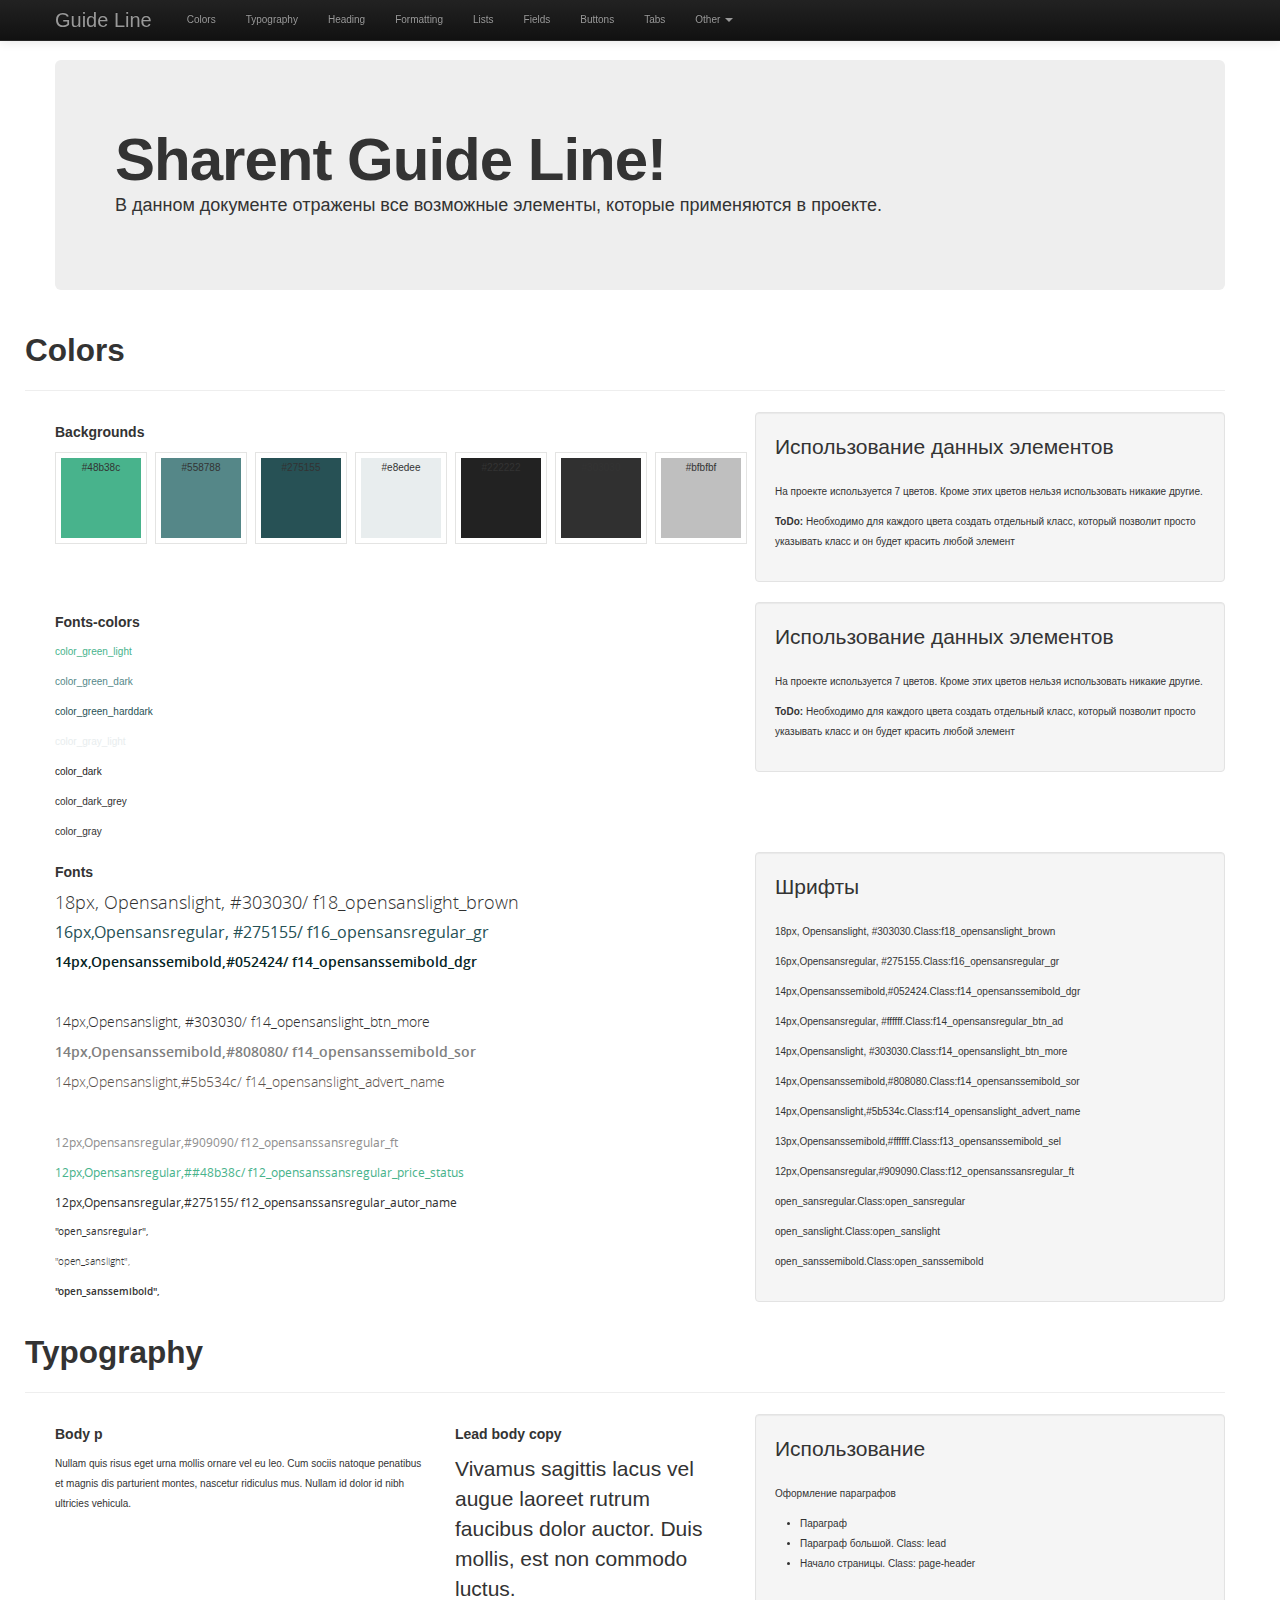
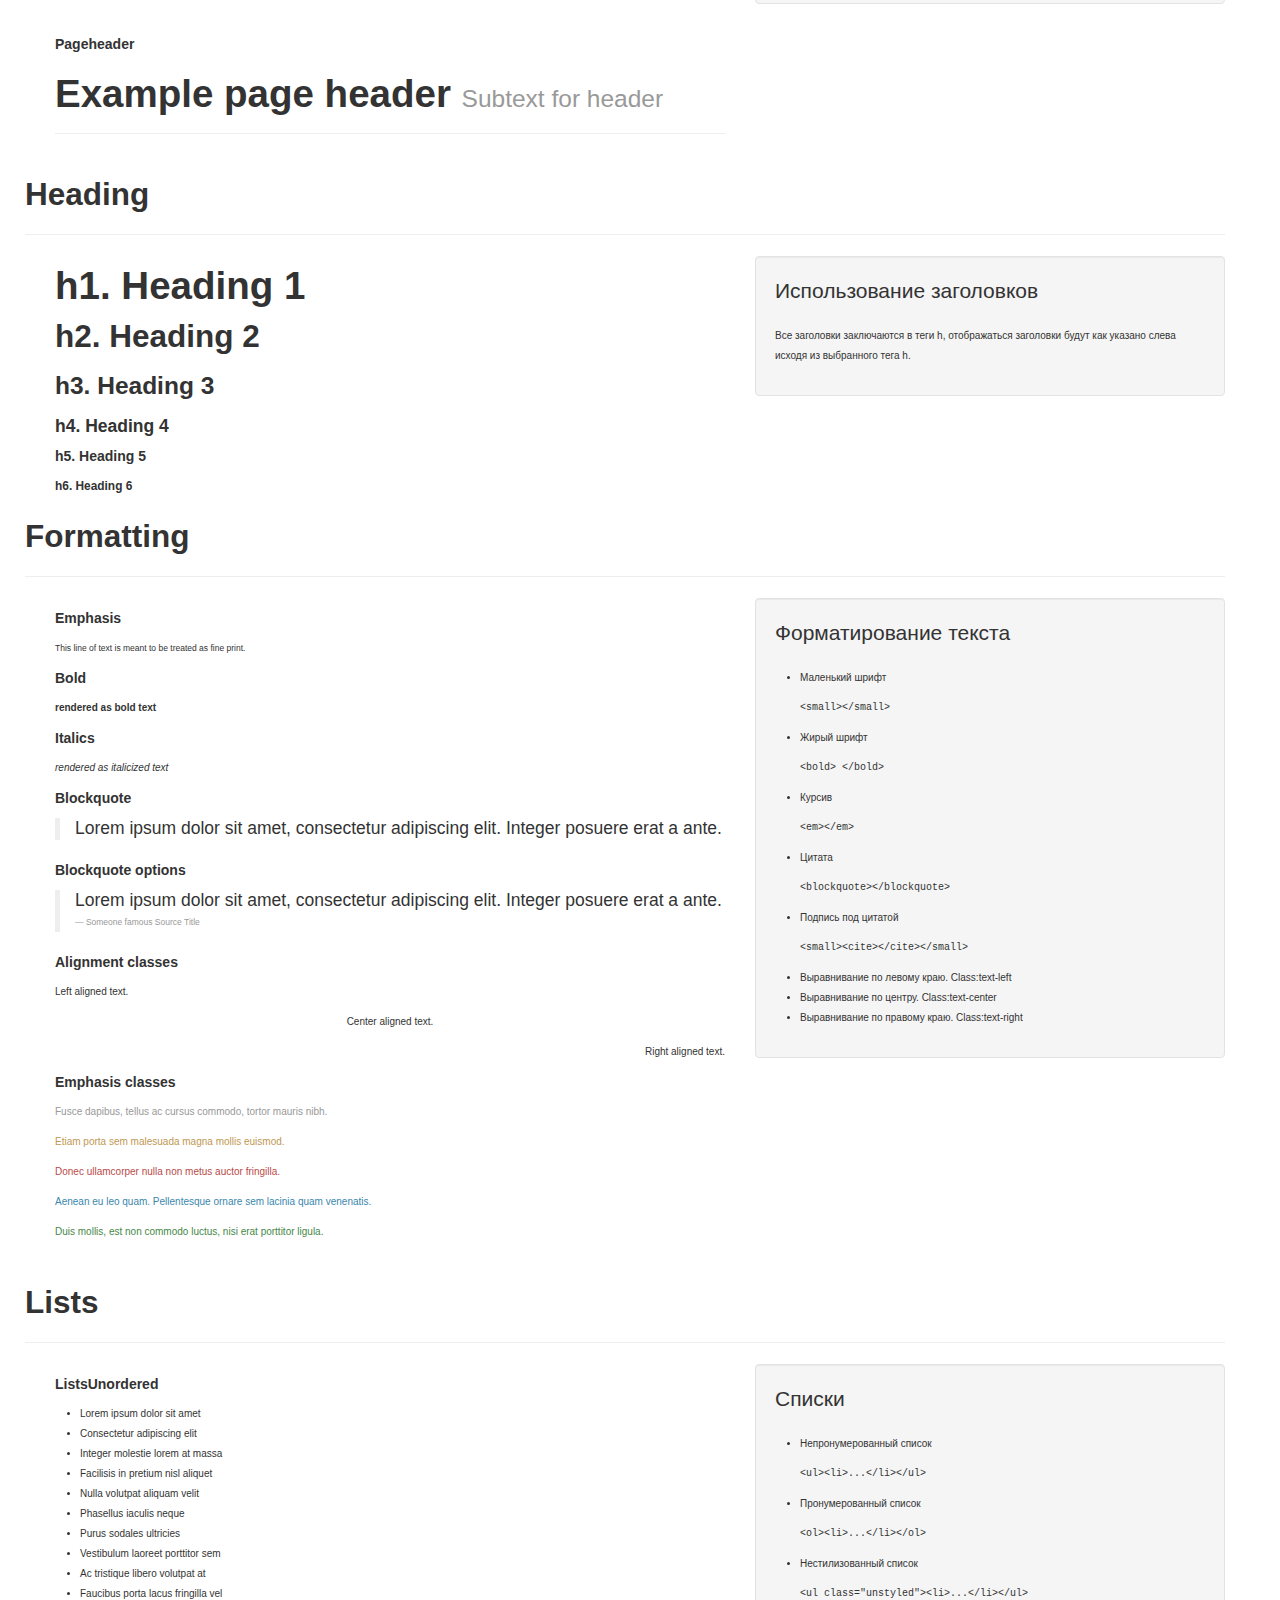
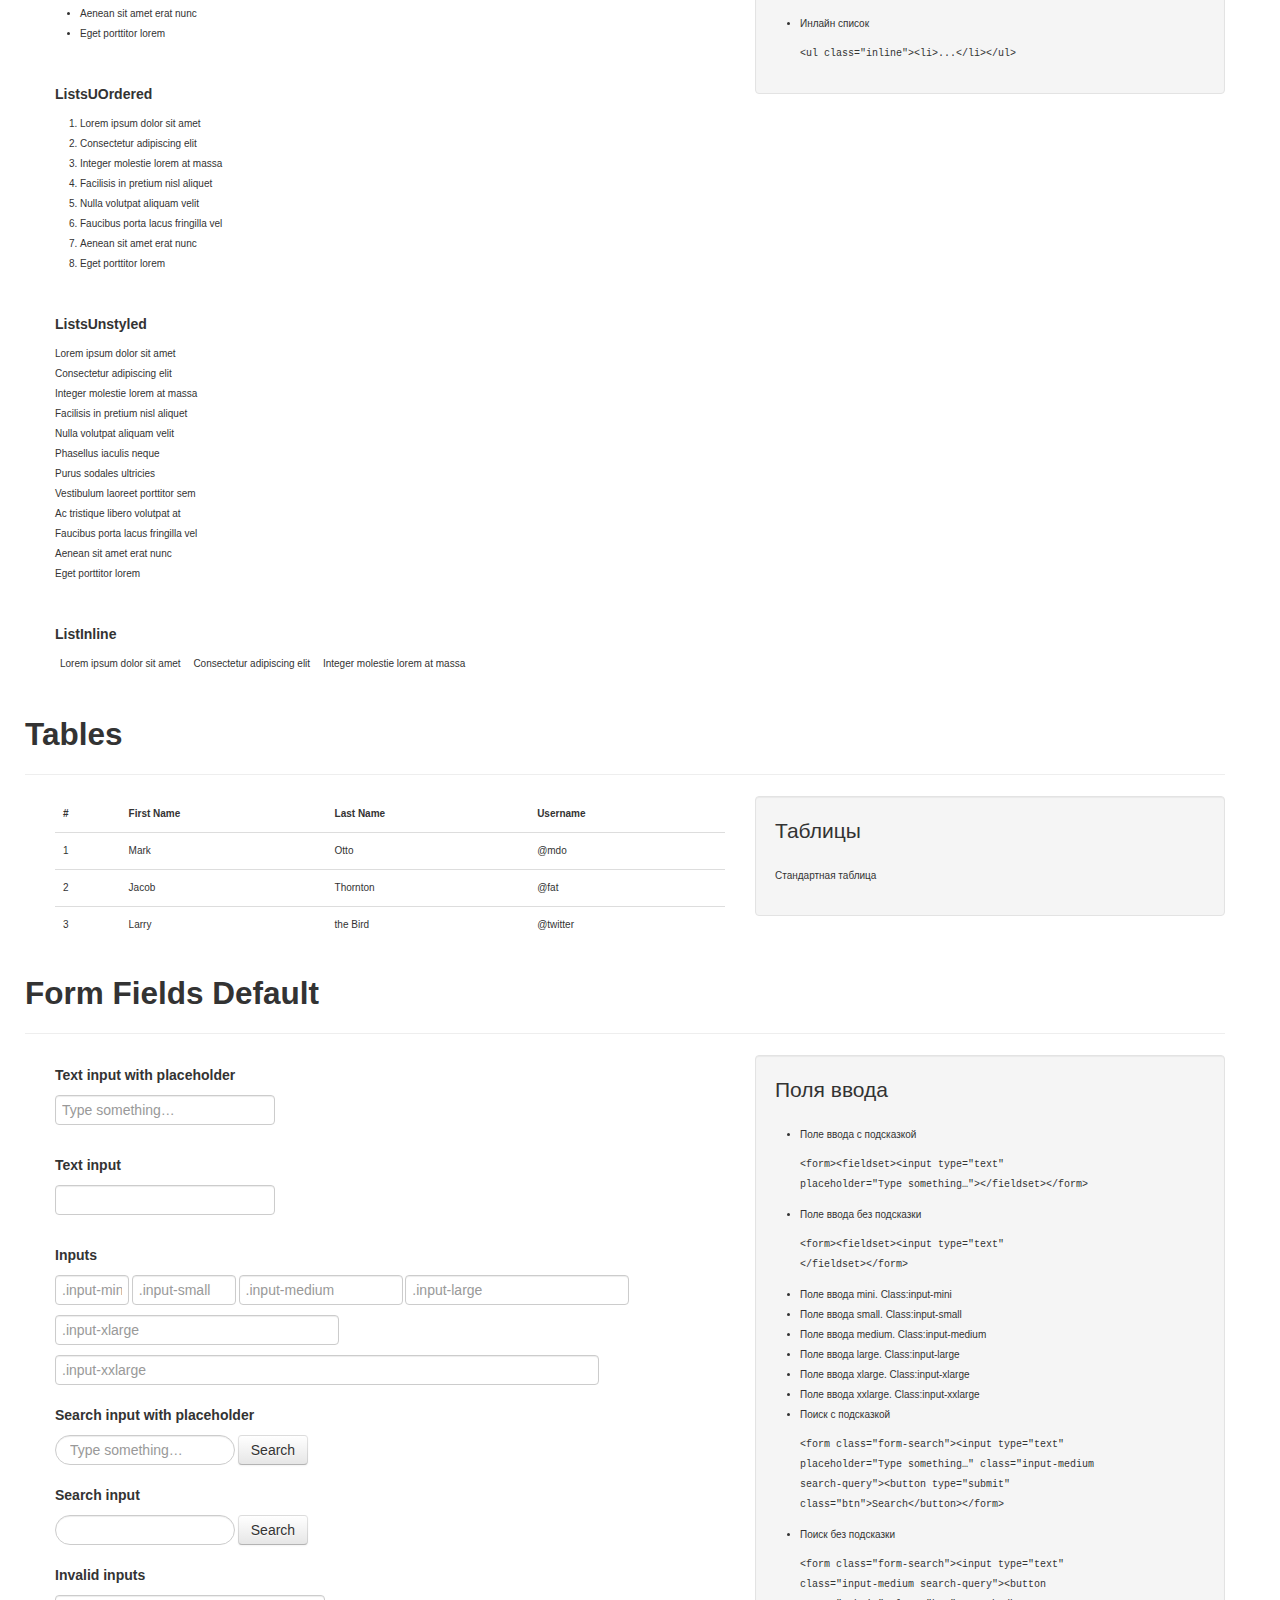
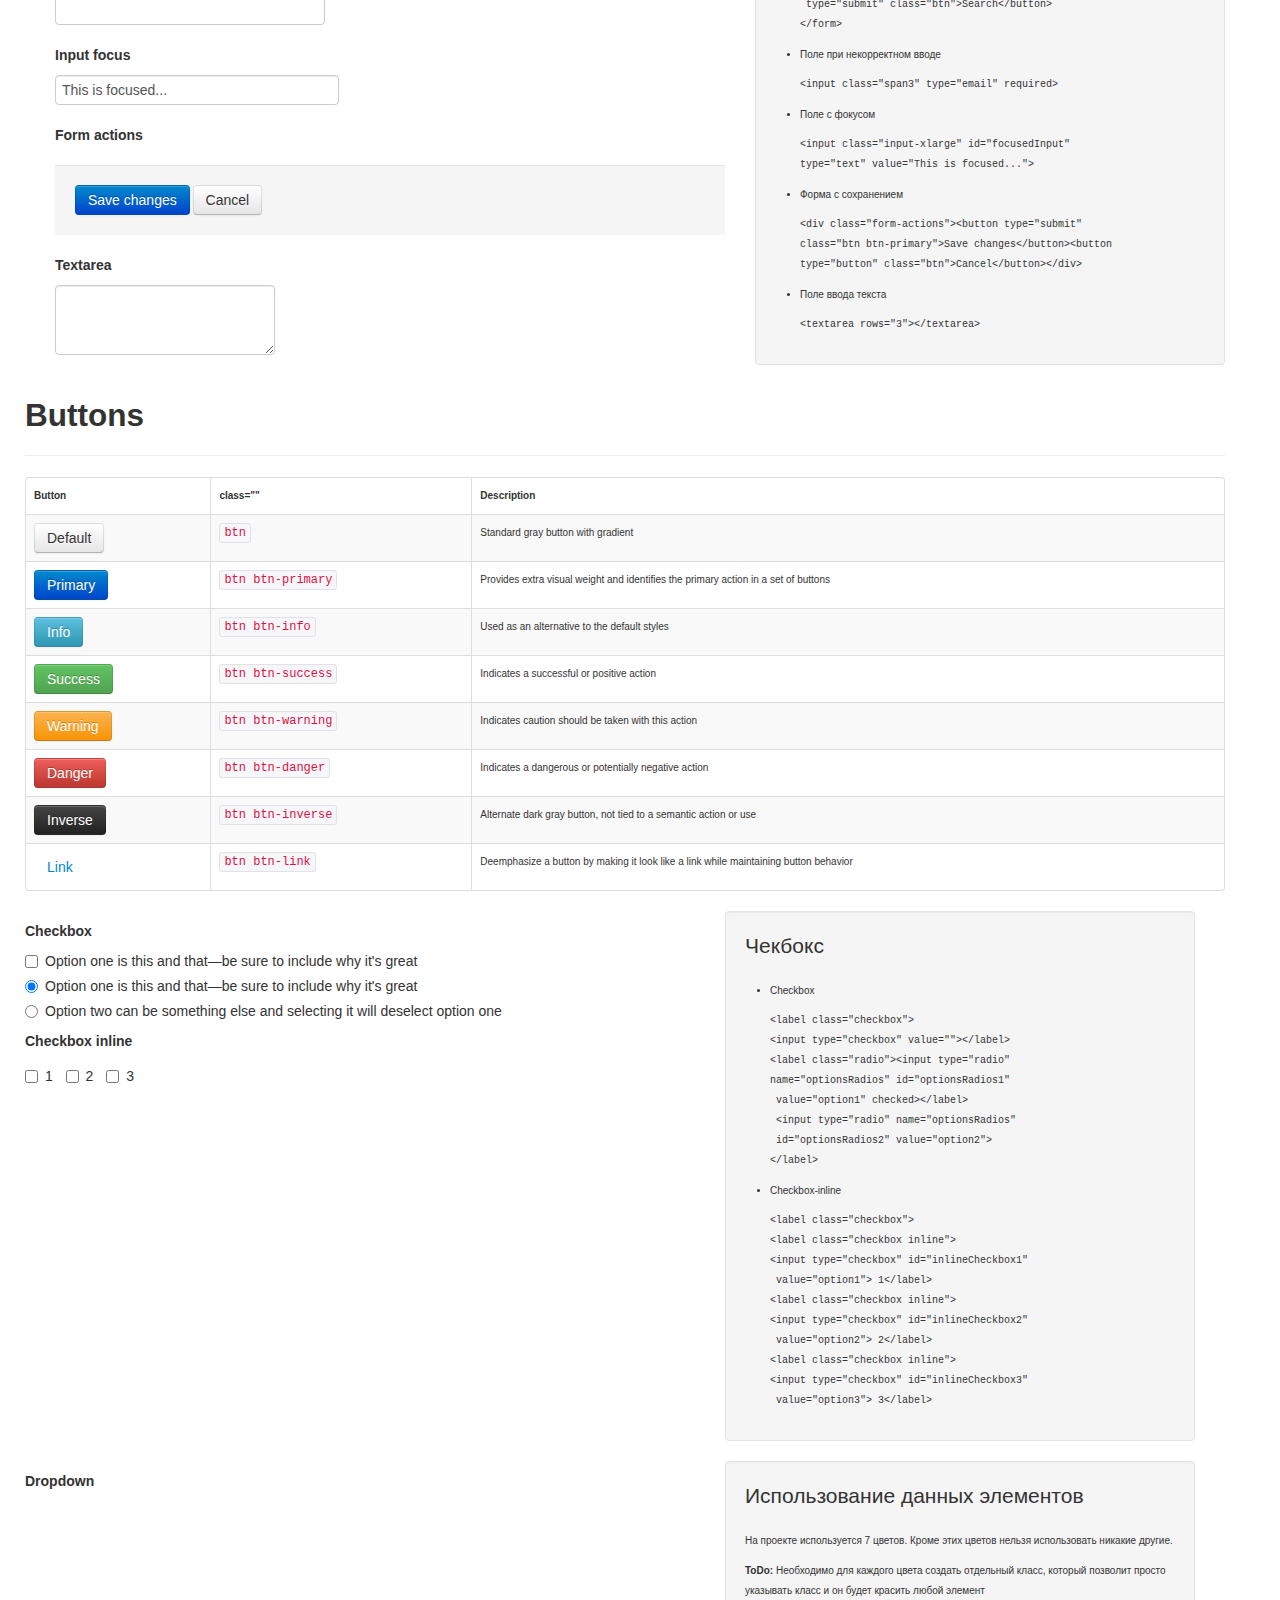
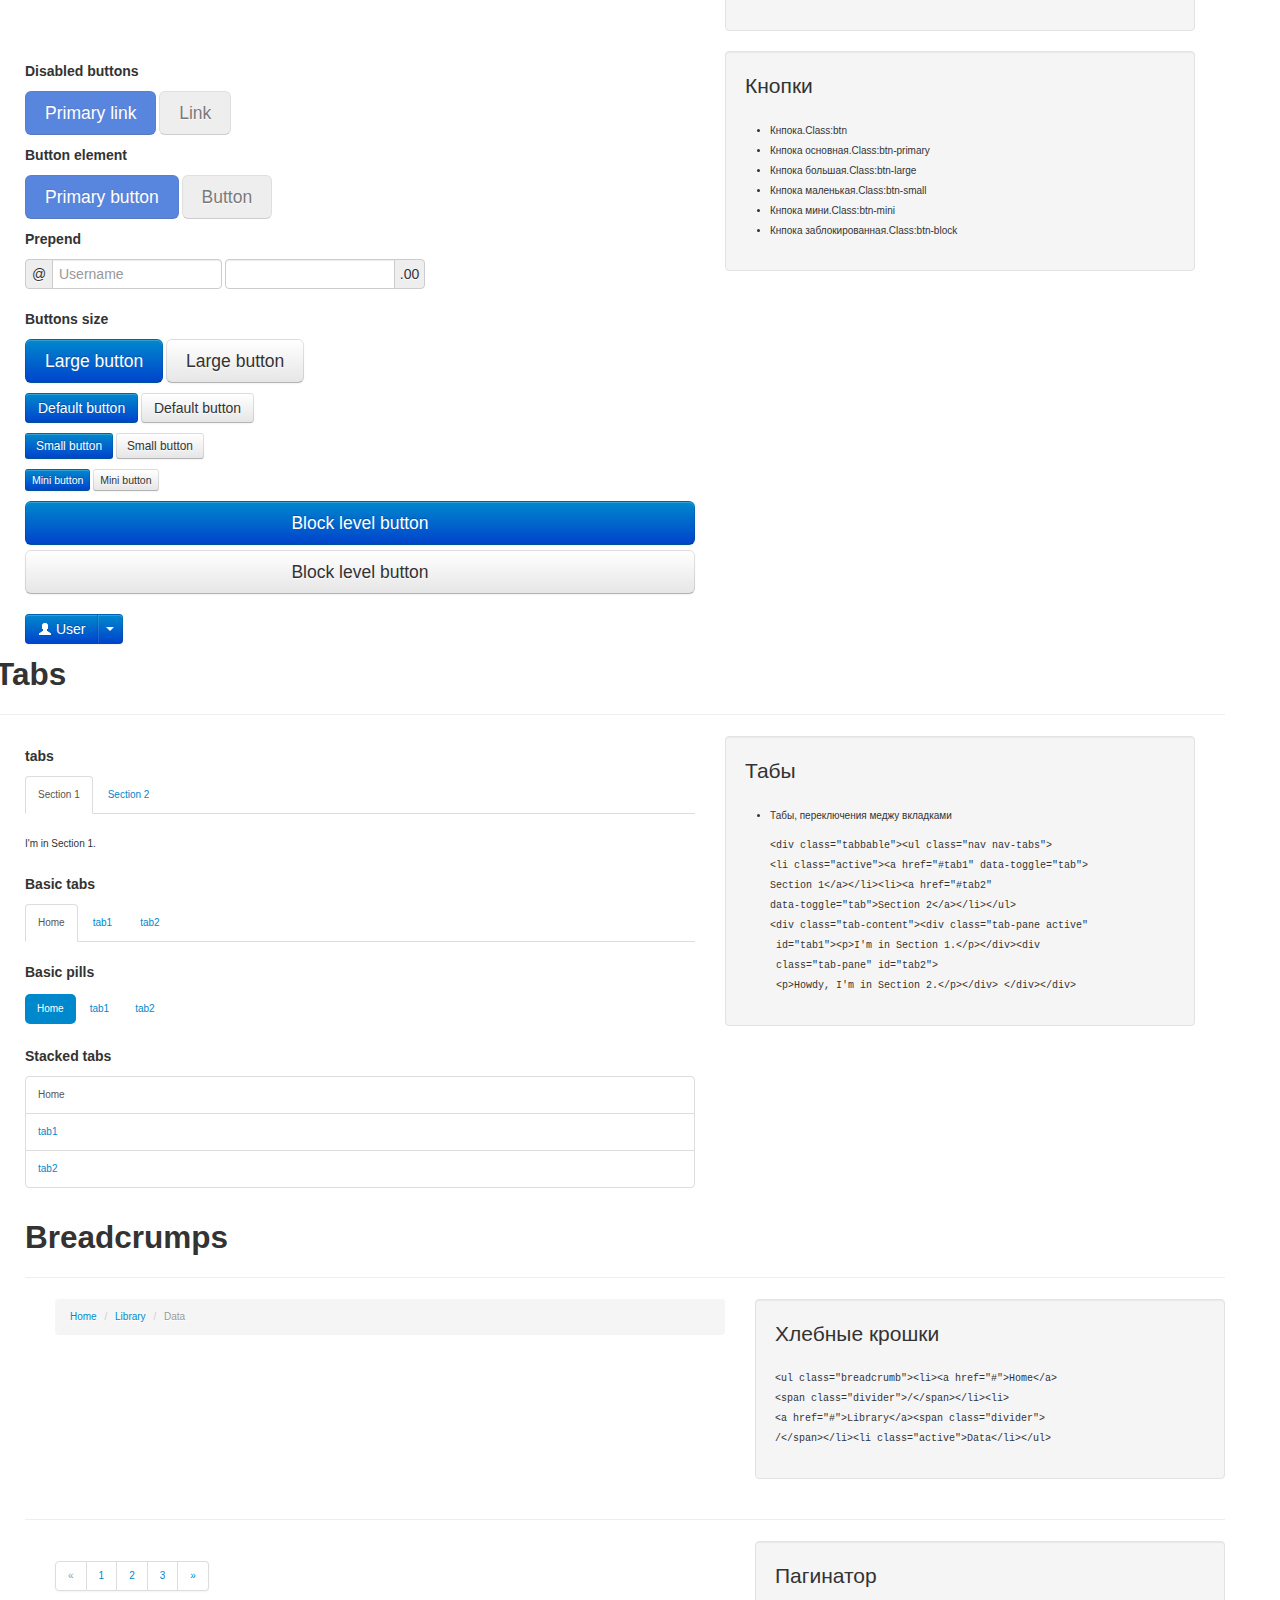
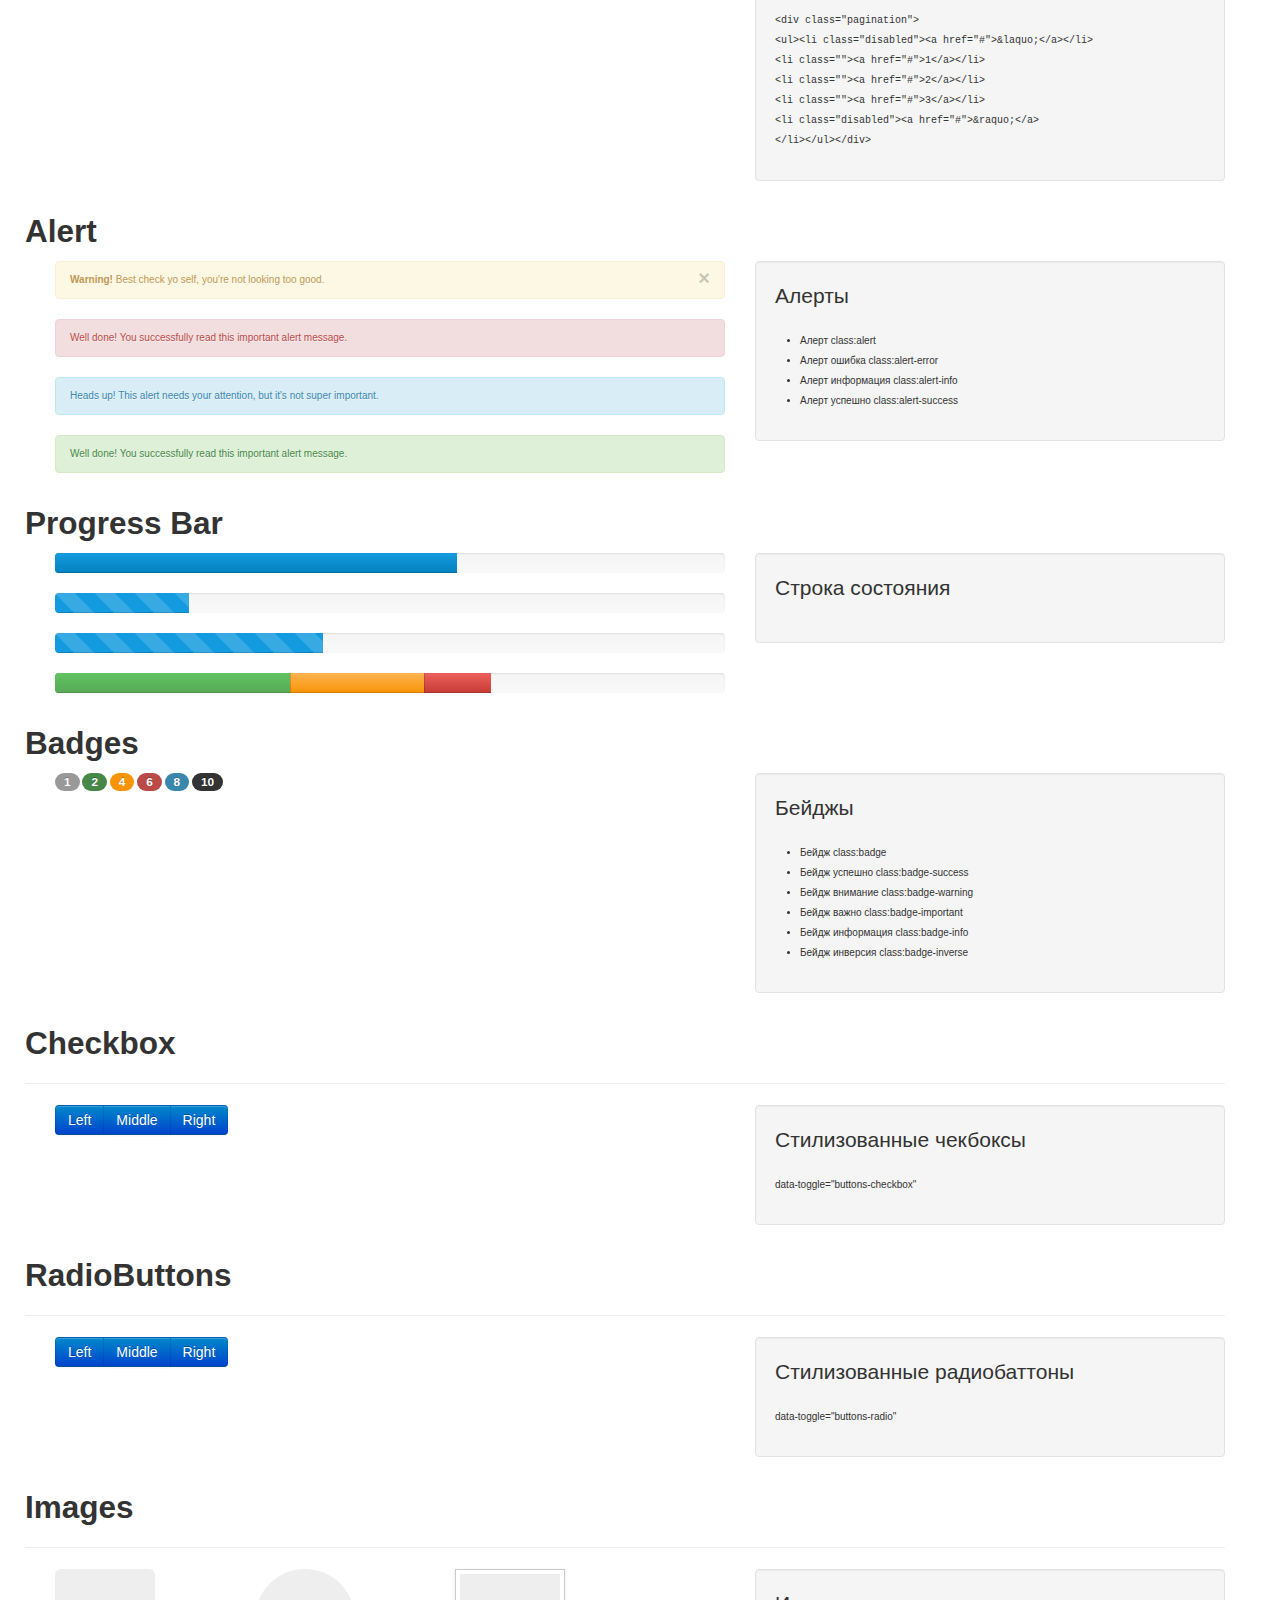
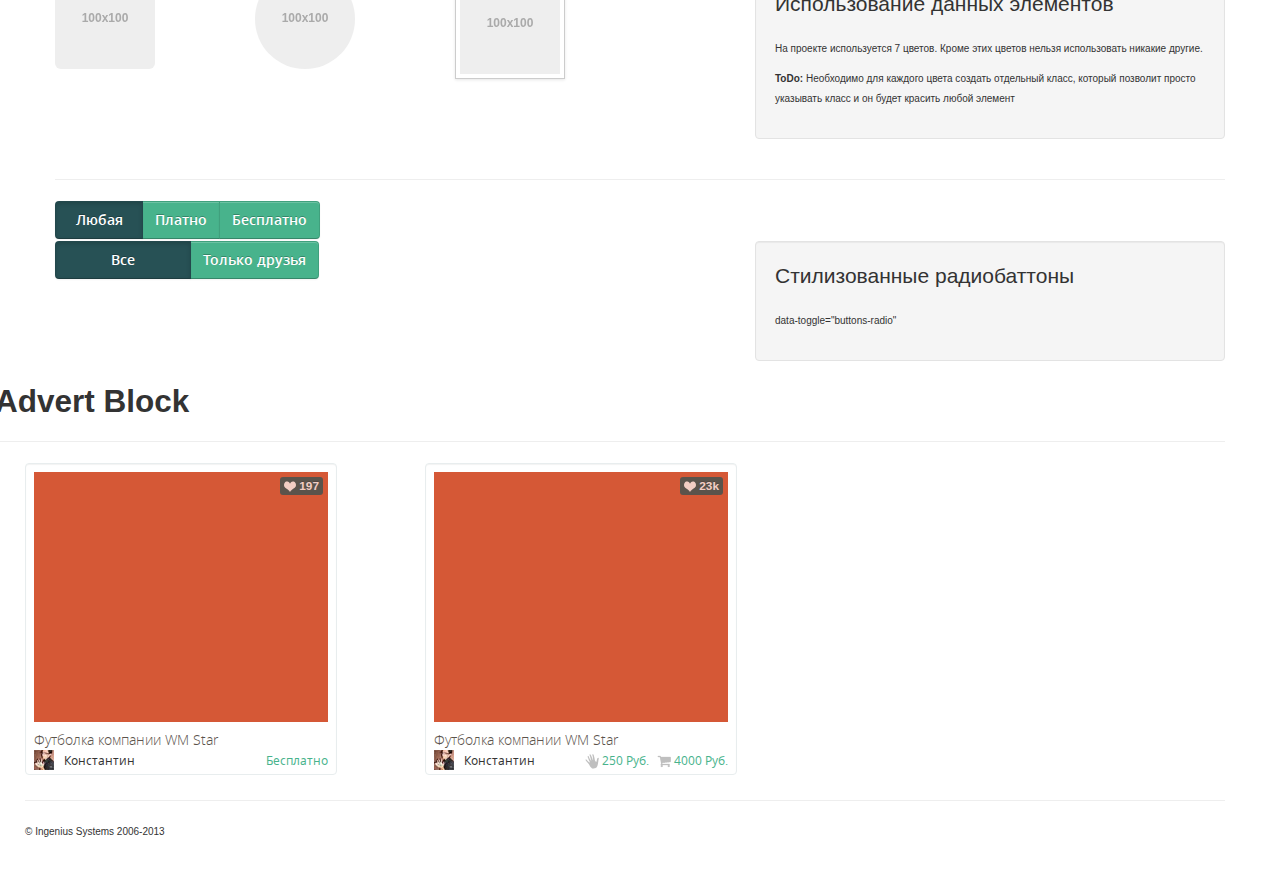
==== commit 653b1e23: "+" ====
--- a/index.html
+++ b/index.html
@@ -16,8 +16,7 @@
         </style>
         <link rel="stylesheet" href="css/bootstrap-responsive.min.css">
         <link rel="stylesheet" href="css/main.css">
-
-        <script src="js/vendor/modernizr-2.6.2-respond-1.1.0.min.js"></script>
+		<script src="js/vendor/modernizr-2.6.2-respond-1.1.0.min.js"></script>
 		
     </head>
     <body>
@@ -78,38 +77,38 @@
 				<h5>Backgrounds</h5>
 					<div class="row">
 						<div class="span1">
-							<div class="bakcground_color_box">
-								<div class="bakcground_color_green_light"><p>#48b38c</p></div>
+							<div class="background_color_box">
+								<div class="background_color_box_in background_color_green_light"><p>#48b38c</p></div>
 							</div>
 						</div>
 						<div class="span1">
-							<div class="bakcground_color_box">
-								<div class="bakcground_color_green_dark"><p>#558788</p></div>
+							<div class="background_color_box">
+								<div class="background_color_box_in background_color_green_dark"><p>#558788</p></div>
 							</div>
 						</div>
 						<div class="span1">
-							<div class="bakcground_color_box">
-								<div class="bakcground_color_green_harddark"><p>#275155</p></div>
+							<div class="background_color_box">
+								<div class="background_color_box_in background_color_green_harddark"><p>#275155</p></div>
 							</div>
 						</div>
 						<div class="span1">
-							<div class="bakcground_color_box">
-								<div class="bakcground_color_gray_light"><p>#e8edee</p></div>
+							<div class="background_color_box">
+								<div class="background_color_box_in background_color_gray_light"><p>#e8edee</p></div>
 							</div>
 						</div>
 						<div class="span1">
-							<div class="bakcground_color_box">
-								<div class="bakcground_color_dark"><p>#222222</p></div>
+							<div class="background_color_box">
+								<div class="background_color_box_in background_color_dark"><p>#222222</p></div>
 							</div>
 						</div>
 						<div class="span1">
-							<div class="bakcground_color_box">
-								<div class="bakcground_color_dark_grey"><p>#303030</p></div>
+							<div class="background_color_box">
+								<div class="background_color_box_in background_color_dark_grey"><p>#303030</p></div>
 							</div>
 						</div>
 						<div class="span1">
-							<div class="bakcground_color_box">
-								<div class="bakcground_color_grey"><p>#bfbfbf</p></div>
+							<div class="background_color_box">
+								<div class="background_color_box_in background_color_grey"><p>#bfbfbf</p></div>
 							</div>
 						</div>
 						
@@ -141,6 +140,50 @@
 							<p><b>ToDo: </b>Необходимо для каждого цвета создать отдельный класс, который позволит просто указывать класс и он будет красить любой элемент</p>
 						</div>
 					</div>
+			</div>
+			<div class="row">
+				<div class="span7">
+					<h5>Fonts</h5>
+					<p class="f18_opensanslight_brown"> 18px, Opensanslight, #303030/	f18_opensanslight_brown </p>
+					<p class="f16_opensansregular_gr">16px,Opensansregular, #275155/	f16_opensansregular_gr </p> 
+					<p class="f14_opensanssemibold_dgr">14px,Opensanssemibold,#052424/	f14_opensanssemibold_dgr </p> 
+					<p class="f14_opensansregular_btn_ad">14px,Opensansregular, #ffffff/	f14_opensansregular_btn_ad </p> 
+					<p class="f14_opensanslight_btn_more">14px,Opensanslight, #303030/	f14_opensanslight_btn_more </p>
+					<p class="f14_opensanssemibold_sor">14px,Opensanssemibold,#808080/	f14_opensanssemibold_sor</p>
+					<p class="f14_opensanslight_advert_name">14px,Opensanslight,#5b534c/	f14_opensanslight_advert_name </p> 
+					<p class="f13_opensanssemibold_sel">13px,Opensanssemibold,#ffffff/	f13_opensanssemibold_sel </p> 						
+					<p class="f12_opensanssansregular_ft">12px,Opensansregular,#909090/	f12_opensanssansregular_ft </p> 
+					<p class="f12_opensanssansregular_price_status">12px,Opensansregular,##48b38c/	f12_opensanssansregular_price_status </p> 
+					<p class="f12_opensanssansregular_autor_name">12px,Opensansregular,#275155/ f12_opensanssansregular_autor_name</p>
+					<p class="open_sansregular">"open_sansregular",</p>
+					<p class="open_sanslight">"open_sanslight",</p>
+					<p class="open_sanssemibold">"open_sanssemibold",</p>
+					</div>
+					
+					
+				
+				<div class="span5">
+					<div class="well">
+							<p class="lead">Шрифты</p>
+							<p>18px, Opensanslight, #303030.Class:f18_opensanslight_brown</p>
+							<p>16px,Opensansregular, #275155.Class:f16_opensansregular_gr</p>
+							<p>14px,Opensanssemibold,#052424.Class:f14_opensanssemibold_dgr</p>
+							<p>14px,Opensansregular, #ffffff.Class:f14_opensansregular_btn_ad</p>
+							<p>14px,Opensanslight, #303030.Class:f14_opensanslight_btn_more </p>
+							<p>14px,Opensanssemibold,#808080.Class:f14_opensanssemibold_sor</p>
+							<p>14px,Opensanslight,#5b534c.Class:f14_opensanslight_advert_name</p>
+							<p>13px,Opensanssemibold,#ffffff.Class:f13_opensanssemibold_sel</p>
+							
+							<p>12px,Opensansregular,#909090.Class:f12_opensanssansregular_ft</p>
+							<p>open_sansregular.Class:open_sansregular</p>
+							<p>open_sanslight.Class:open_sanslight</p>
+							<p>open_sanssemibold.Class:open_sanssemibold</p>
+							
+							
+					</div>
+				
+				</div>
+			
 			</div>
 				
 			<div class="row">
@@ -619,7 +662,7 @@
 				</div>
 				<div class="row">
 					<div class="span7">
-					<div class="row">
+					
 						<h5>Disabled buttons</h5>
 							<a href="#" class="btn btn-large btn-primary disabled">Primary link</a>
 							<a href="#" class="btn btn-large disabled">Link</a>
@@ -636,17 +679,26 @@
 							  <input class="span2" id="appendedInput" type="text">
 							  <span class="add-on">.00</span>
 							</div>	
-					</div>
+					
 					</div>	
 					<div class="span5">
 						<div class="well">
-							<p class="lead">Использование данных элементов</p>
-							<p>На проекте используется 7 цветов. Кроме этих цветов нельзя использовать никакие другие. </p>
-							<p><b>ToDo: </b>Необходимо для каждого цвета создать отдельный класс, который позволит просто указывать 
-							класс и он будет красить любой элемент</p>
-						</div>
-					</div>
-				<div class="row">
+							<p class="lead">Кнопки</p>
+							<p>
+								<ul>
+									<li>Кнпока.Сlass:btn</li>
+									<li>Кнпока основная.Сlass:btn-primary</li>
+									<li>Кнпока большая.Сlass:btn-large</li>
+									<li>Кнпока маленькая.Сlass:btn-small</li>
+									<li>Кнпока мини.Сlass:btn-mini</li>
+									<li>Кнпока заблокированная.Сlass:btn-block</li>
+									
+								
+								</ul>
+							</p>
+						</div>
+					</div>
+				
 				<div class="span7">
 					<h5>Buttons size</h5>	
 					<p>
@@ -684,14 +736,9 @@
 					</div>	
 				
 				<div class="span5">
-						<div class="well">
-							<p class="lead">Использование данных элементов</p>
-							<p>На проекте используется 7 цветов. Кроме этих цветов нельзя использовать никакие другие. </p>
-							<p><b>ToDo: </b>Необходимо для каждого цвета создать отдельный класс, который позволит просто указывать 
-							класс и он будет красить любой элемент</p>
-						</div>
-				</div>
-				</div>
+						
+				</div>
+				
 			</div>
 			<div class="row">
 				<h2 id="tabs">Tabs</h2>
@@ -740,10 +787,18 @@
 				</div>
 				<div class="span5">
 						<div class="well">
-							<p class="lead">Использование данных элементов</p>
-							<p>На проекте используется 7 цветов. Кроме этих цветов нельзя использовать никакие другие. </p>
-							<p><b>ToDo: </b>Необходимо для каждого цвета создать отдельный класс, который позволит просто указывать 
-							класс и он будет красить любой элемент</p>
+							<p class="lead">Табы</p>
+							<p><ul>
+								<li>Табы, переключения меджу вкладками <xmp><div class="tabbable"><ul class="nav nav-tabs">
+<li class="active"><a href="#tab1" data-toggle="tab">
+Section 1</a></li><li><a href="#tab2" 
+data-toggle="tab">Section 2</a></li></ul>
+<div class="tab-content"><div class="tab-pane active"
+ id="tab1"><p>I'm in Section 1.</p></div><div
+ class="tab-pane" id="tab2">
+ <p>Howdy, I'm in Section 2.</p></div> </div></div></xmp> </li>
+							
+							</ul></p>
 						</div>
 				</div>
 			</div>
@@ -762,10 +817,14 @@
 				</div>
 				<div class="span5">
 						<div class="well">
-							<p class="lead">Использование данных элементов</p>
-							<p>На проекте используется 7 цветов. Кроме этих цветов нельзя использовать никакие другие. </p>
-							<p><b>ToDo: </b>Необходимо для каждого цвета создать отдельный класс, который позволит просто указывать 
-							класс и он будет красить любой элемент</p>
+							<p class="lead">Хлебные крошки</p>
+							<p><xmp><ul class="breadcrumb"><li><a href="#">Home</a> 
+<span class="divider">/</span></li><li>
+<a href="#">Library</a><span class="divider">
+/</span></li><li class="active">Data</li></ul></xmp>
+							
+							
+							</p>
 						</div>
 				</div>
 				
@@ -781,6 +840,7 @@
 						<li class=""><a href="#">1</a></li>
 						<li class=""><a href="#">2</a></li>
 						<li class=""><a href="#">3</a></li>
+						<li class=""><a href="#">&raquo;</a></li>
 						
 					  </ul>
 					</div>
@@ -793,7 +853,9 @@
 <ul><li class="disabled"><a href="#">&laquo;</a></li>
 <li class=""><a href="#">1</a></li>
 <li class=""><a href="#">2</a></li>
-<li class=""><a href="#">3</a></li></ul></div></xmp>
+<li class=""><a href="#">3</a></li>
+<li class="disabled"><a href="#">&raquo;</a>
+</li></ul></div></xmp>
 					
 						</p>
 					</div>
@@ -855,10 +917,8 @@
 				</div>
 				<div class="span5">
 					<div class="well">
-						<p class="lead">Использование данных элементов</p>
-						<p>На проекте используется 7 цветов. Кроме этих цветов нельзя использовать никакие другие. </p>
-						<p><b>ToDo: </b>Необходимо для каждого цвета создать отдельный класс, который позволит просто указывать 
-								класс и он будет красить любой элемент</p>
+						<p class="lead">Строка состояния</p>
+						<p></p>
 					</div>
 				</div>	
 			</div>
@@ -900,62 +960,149 @@
 				</div>
 				<div class="span5">
 					<div class="well">
+						<p class="lead">Стилизованные чекбоксы</p>
+						<p>data-toggle="buttons-checkbox"</p>
+					</div>
+				</div>	
+			</div>
+			<div class="row">
+				<h2 id="RadioButtons">RadioButtons</h2>
+				<hr>
+				<div class="span7">
+				<div class="btn-group" data-toggle="buttons-radio">
+				  <button type="button" class="btn btn-primary">Left</button>
+				  <button type="button" class="btn btn-primary">Middle</button>
+				  <button type="button" class="btn btn-primary">Right</button>
+				</div>
+				</div>
+				<div class="span5">
+					<div class="well">
+						<p class="lead">Стилизованные радиобаттоны</p>
+						<p>data-toggle="buttons-radio"</p>
+					</div>
+				</div>	
+			</div>
+			<div class="row">
+				<h2 id="Images">Images</h2>
+				<hr>
+				<div class="span2">
+					<img data-src="holder.js/100x100" alt="" class="img-rounded">
+				</div>
+				<div class="span2">
+					<img data-src="holder.js/100x100" alt="" class="img-circle">
+				</div>
+				<div class="span2">
+					<img data-src="holder.js/100x100" alt="" class="img-polaroid">
+				</div>
+				<div class="span1"></div>
+				<div class="span5">
+					<div class="well">
 						<p class="lead">Использование данных элементов</p>
 						<p>На проекте используется 7 цветов. Кроме этих цветов нельзя использовать никакие другие. </p>
 						<p><b>ToDo: </b>Необходимо для каждого цвета создать отдельный класс, который позволит просто указывать 
 								класс и он будет красить любой элемент</p>
 					</div>
-				</div>	
-			</div>
-			<div class="row">
-				<h2 id="RadioButtons">RadioButtons</h2>
-				<hr>
-				<div class="span7">
-				<div class="btn-group" data-toggle="buttons-radio">
-				  <button type="button" class="btn btn-primary">Left</button>
-				  <button type="button" class="btn btn-primary">Middle</button>
-				  <button type="button" class="btn btn-primary">Right</button>
-				</div>
-				</div>
-				<div class="span5">
-					<div class="well">
-						<p class="lead">Использование данных элементов</p>
-						<p>На проекте используется 7 цветов. Кроме этих цветов нельзя использовать никакие другие. </p>
-						<p><b>ToDo: </b>Необходимо для каждого цвета создать отдельный класс, который позволит просто указывать 
-								класс и он будет красить любой элемент</p>
-					</div>
-				</div>	
-			</div>
-			<div class="row">
-				<h2 id="Images">Images</h2>
-				<hr>
-				<div class="span2">
-					<img data-src="holder.js/100x100" alt="" class="img-rounded">
-				</div>
-				<div class="span2">
-					<img data-src="holder.js/100x100" alt="" class="img-circle">
-				</div>
-				<div class="span2">
-					<img data-src="holder.js/100x100" alt="" class="img-polaroid">
-				</div>
-				<div class="span1"></div>
-				<div class="span5">
-					<div class="well">
-						<p class="lead">Использование данных элементов</p>
-						<p>На проекте используется 7 цветов. Кроме этих цветов нельзя использовать никакие другие. </p>
-						<p><b>ToDo: </b>Необходимо для каждого цвета создать отдельный класс, который позволит просто указывать 
-								класс и он будет красить любой элемент</p>
-					</div>
 				</div>
 			</div>	       			
 			<hr>
+			<div class="row">
+			
+				<div class="span7">
+					<div class="btn-group" data-toggle="buttons-radio">
+					  <button type="button" class="btn btn-primary radio_btn active  f13_opensanssemibold_sel select_button_three">Любая </button>
+					  <button type="button" class="btn btn-primary radio_btn  f13_opensanssemibold_sel ">Платно</button>
+					  <button type="button" class="btn btn-primary radio_btn  f13_opensanssemibold_sel">Бесплатно</button>
+					</div>
+				</div>	
+				<br><br>
+				<div class="span7">
+					<div class="btn-group" data-toggle="buttons-radio">
+					  <button type="button" class="btn btn-primary radio_btn active  f13_opensanssemibold_sel select_button_two">Все</button>
+					  <button type="button" class="btn btn-primary radio_btn  f13_opensanssemibold_sel">Только друзья</button>
+					 </div>
+				</div>	
+				<div class="span5">
+					<div class="well">
+						<p class="lead">Стилизованные радиобаттоны</p>
+						<p>data-toggle="buttons-radio"</p>
+					</div>
+			
+				
+				
+				
+			<!--	<div class="span7">
+					<div class="btn-group" data-toggle="buttons-radio">
+					  <button  type="button" class="btn radio_btn background_color_green_light">Объявление</button>
+						</br></br>
+					  <button  type="button" class="btn background_color_green_harddark">Объявление</button>
+					</div>
+				</div>	-->		
+				
+				
+			</div>
+			<div class="row">
+				<h2>Advert Block</h2>
+				<hr>
+				<div class="span4">
+					<div class="advert_block">
+						<div class="advert_block_in">
+							<span class="label likes_box background_color_green_harddark"><img class="mr_right_3" src="img/heart2.png">197</span>
+						</div>
+						<div class="advert_block_description_box">
+							<div class="advert_name f14_opensanslight_advert_name">Футболка компании WM Star</div>
+							<div class="row-fluid">
+								<div class="span6">
+									<div class="img_ava">
+										<img src="img/ava.jpg">
+									</div>
+									
+									<div class="autor_name f12_opensanssansregular_autor_name">Константин</div>
+								</div>	
+								<div class="span6">
+									<div class="price_status f12_opensanssansregular_price_status pull-right">Бесплатно</div>
+								</div>
+							</div>							
+							
+						</div>
+					</div>
+				</div>
+				
+				<div class="span4">
+					<div class="advert_block">
+						<div class="advert_block_in">
+							<span class="label likes_box background_color_green_harddark"><img class="mr_right_3" src="img/heart.png">23k</span>
+						</div>
+						<div class="advert_block_description_box">
+							<div class="advert_name f14_opensanslight_advert_name">Футболка компании WM Star</div>
+							<div class="row-fluid">
+								<div class="span6">
+									<div class="img_ava">
+										<img src="img/ava.jpg">
+									</div>
+									
+									<div class="autor_name f12_opensanssansregular_autor_name">Константин</div>
+								</div>	
+								<div class="span6">
+									<div class="price_status f12_opensanssansregular_price_status pull-left"><img class="mr_right_3" src="img/hand.png">250 Руб.</div>
+									<div class="price_status f12_opensanssansregular_price_status pull-right"><img class="mr_right_3" src="img/basket.png">4000 Руб.</div>
+								</div>
+							</div>							
+							
+						</div>
+					</div>
+				</div>
+				
+				
+			</div>
+			<hr>
+			
       <footer>
           <p>&copy; Ingenius Systems 2006-2013</p>
       </footer>
 
 		</div> <!-- /container -->
 
-    <script src="//ajax.googleapis.com/ajax/libs/jquery/1.10.1/jquery.min.js"></script>
+
     <script>window.jQuery || document.write('<script src="js/vendor/jquery-1.10.1.min.js"><\/script>')</script>
     <script src="js/vendor/bootstrap.min.js"></script>
 		<script src="js/vendor/holder.js"></script>
--- a/css/main.css
+++ b/css/main.css
@@ -1,68 +1,85 @@
 
-
+body{
+font-size:10px;
+}
 /* ==========================================================================
    Ingenius Systems custom styles
    ========================================================================== */
+ @font-face {
+    font-family: 'open_sanslight';
+    src: url('../fonts/opensans-light-webfont.eot');
+    src: url('../fonts/opensans-light-webfont.eot?#iefix') format('embedded-opentype'),
+         url('../fonts/opensans-light-webfont.woff') format('woff'),
+         url('../fonts/opensans-light-webfont.ttf') format('truetype');
+    font-weight: normal;
+    font-style: normal;	
+
+}
+@font-face {
+    font-family: 'open_sansregular';
+    src: url('../fonts/opensans-regular-webfont.eot');
+    src: url('../fonts/opensans-regular-webfont.eot?#iefix') format('embedded-opentype'),
+         url('../fonts/opensans-regular-webfont.woff') format('woff'),
+         url('../fonts/opensans-regular-webfont.ttf') format('truetype');
+    font-weight: normal;
+    font-style: normal;
+
+}
+@font-face {
+    font-family: 'open_sanssemibold';
+    src: url('../fonts/opensans-semibold-webfont.eot');
+    src: url('../fonts/opensans-semibold-webfont.eot?#iefix') format('embedded-opentype'),
+         url('../fonts/opensans-semibold-webfont.woff') format('woff'),
+         url('../fonts/opensans-semibold-webfont.ttf') format('truetype');
+    font-weight: normal;
+    font-style: normal;
+
+}  
+   
 .label_name{
 	font-size:1.6em;
 }
 
-.bakcground_color_box {
+.background_color_box {
 	width: 90px;
 	height: 90px;
 	background-color: white;
 	border: 1px solid #e4e4e3;
 }
-
-.bakcground_color_green_light {
-	background-color: #48b38c;
+.background_color_box_in{
 	height: 80px;
 	width: 80px;
 	margin: 5px;
 	text-align: center;
 }
-.bakcground_color_green_dark{
-	background-color: #558788;
-	height: 80px;
-	width: 80px;
-	margin: 5px;
-	text-align: center;
-}
-
-.bakcground_color_green_harddark{
-	background-color: #275155;
-	height: 80px;
-	width: 80px;
-	margin: 5px;
-	text-align: center;
-}
-.bakcground_color_gray_light{
-	background-color: #e8edee;
-	height: 80px;
-	width: 80px;
-	margin: 5px;
-	text-align: center;
-}
-.bakcground_color_dark{
-	background-color: #222222;
-	height: 80px;
-	width: 80px;
-	margin: 5px;
-	text-align: center;
-}
-.bakcground_color_dark_grey{
-	background-color: #303030;
-	height: 80px;
-	width: 80px;
-	margin: 5px;
-	text-align: center;
-}
-.bakcground_color_grey{
-	background-color: #bfbfbf;
-	height: 80px;
-	width: 80px;
-	margin: 5px;
-	text-align: center;
+.background_color_green_light {
+	background-color: #48b38c !important;
+	
+}
+.background_color_green_dark{
+	background-color: #558788 !important;
+	
+}
+
+.background_color_green_harddark{
+	background-color: #275155 !important;
+	
+}
+.background_color_gray_light{
+	background-color: #e8edee !important;
+	
+}
+.background_color_dark{
+	background-color: #222222 !important;
+	
+}
+.background_color_dark_grey{
+	background-color: #303030 !important;
+	
+}
+.background_color_grey{
+	background-color: #bfbfbf !important;
+	
 }
 .color_green_light{
 	color:#48b38c ;
@@ -83,3 +100,152 @@
 .color_grey{
 	color:#bfbfbf}
 
+.open_sansregular{
+	font-family:open_sansregular;
+}
+.open_sanslight{
+	font-family:open_sanslight;
+}
+.open_sanssemibold{
+	font-family:open_sanssemibold;
+	
+}
+
+.big_h1_tahoma_gr{
+	font-size:7.2em;
+	font-family:Tahoma;
+	color:#bfbfbf;
+}
+.f18_opensanslight_brown{
+    color: #303030;
+    font-family: open_sanslight;
+    font-size: 1.8em;    
+}
+.f16_opensansregular_gr{
+	color:#275155;
+	font-family: open_sansregular;
+    font-size: 1.6em;  
+}
+.f14_opensanssemibold_dgr{
+	color:#052424;
+	font-family: open_sanssemibold;
+    font-size: 1.4em;  
+}
+/*for_btn_text*/
+.f14_opensansregular_btn_ad{
+	color:#ffffff;
+	font-family: open_sansregular;
+    font-size: 1.4em; 
+}
+.f14_opensanslight_btn_more{
+	color:#303030;
+	font-family: open_sanslight;
+    font-size: 1.4em; 
+}
+.f14_opensanssemibold_sor{
+	color:#808080;
+	font-family: open_sanssemibold;
+    font-size: 1.4em;  
+}
+.f14_opensanslight_advert_name{
+	color:#5b534c;
+	font-family: open_sanslight;
+    font-size: 1.4em; 
+	
+}
+.f13_opensanssemibold_sel{
+	color:#ffffff;
+	font-family: open_sanssemibold;
+    font-size: 1.3em;  
+}
+.f12_opensanssansregular_ft{
+	font-family: open_sansregular;
+    font-size: 1.2em;
+	color:#909090;}
+.f14_opensanssemibold_sor_green{
+	color:#275155;
+	font-family: open_sanssemibold;
+	font-size: 1.4em; 
+	}
+.f12_opensanssansregular_price_status{
+	font-family: open_sansregular;
+    font-size: 1.2em;
+	color:#48b38c;
+}
+.f12_opensanssansregular_autor_name{
+	font-family: open_sansregular;
+    font-size: 1.2em;
+	color:##275155;
+}	
+.radio_btn{
+	height:38px;
+	background-color: #48b38c;
+	background: -webkit-gradient(linear, left top, left bottom, from(#48b38c), to(#48b38c));
+	background: -webkit-linear-gradient(top, #48b38c, #48b38c);
+	background: -moz-linear-gradient(top, #48b38c, #48b38c);
+	background: -ms-linear-gradient(top, #48b38c, #48b38c);
+	background: -o-linear-gradient(top, #48b38c, #48b38c);
+}	
+.select_button_two{
+	width:136px;}
+.select_button_three{
+	width:88px;
+}	
+/*.radio_btn{
+  		
+  background-color: #48b38c;
+  background-image: -webkit-gradient(linear, left center, right center, from(#48b38c),to(#48b38c));
+  background-image: -webkit-linear-gradient(left, #48b38c, #48b38c);
+  background-image:    -moz-linear-gradient(left, #48b38c, #48b38c);
+  background-image:      -o-linear-gradient(left, #48b38c, #48b38c);
+  background-image:         linear-gradient(left, #48b38c, #48b38c);
+  filter: e(%("progid:DXImageTransform.Microsoft.gradient(GradientType=1, StartColorStr='%d', EndColorStr='%d')", #48b38c, #48b38c));
+	color: #fff;
+	text-shadow: 0 -1px 0 rgba(0,0,0,0.25);}	*/
+	
+.radio_btn:active, .radio_btn.active, .radio_btn:hover{
+	background-color: #275155 !important;
+}	
+
+
+.advert_block{
+	width:310px;
+	height:310px;
+	border: 1px solid #e8edee;
+	-webkit-border-radius: 4px;
+	-moz-border-radius: 4px;
+	border-radius: 4px;
+	-webkit-box-shadow: inset 0 1px 1px rgba(0,0,0,0.05);
+	-moz-box-shadow: inset 0 1px 1px rgba(0,0,0,0.05);
+	box-shadow: inset 0 1px 1px rgba(0,0,0,0.05);
+
+}
+.advert_block_in{
+	height: 250px;
+	width: 294px;
+	margin: 8px;
+	text-align: center;
+	background:#d55836;
+	position:relative;
+}
+.advert_block_description_box{
+	width: 294px;
+	height:45px;
+
+	margin: 8px;
+	
+
+}
+.img_ava{
+	width:30px;
+	float:left;
+}
+.likes_box{
+	position:absolute;
+	right:5px;
+	top:5px;
+	opacity: 0.7; /* Полупрозрачность элемента */
+}
+.mr_right_3{
+	margin-right:3px;
+}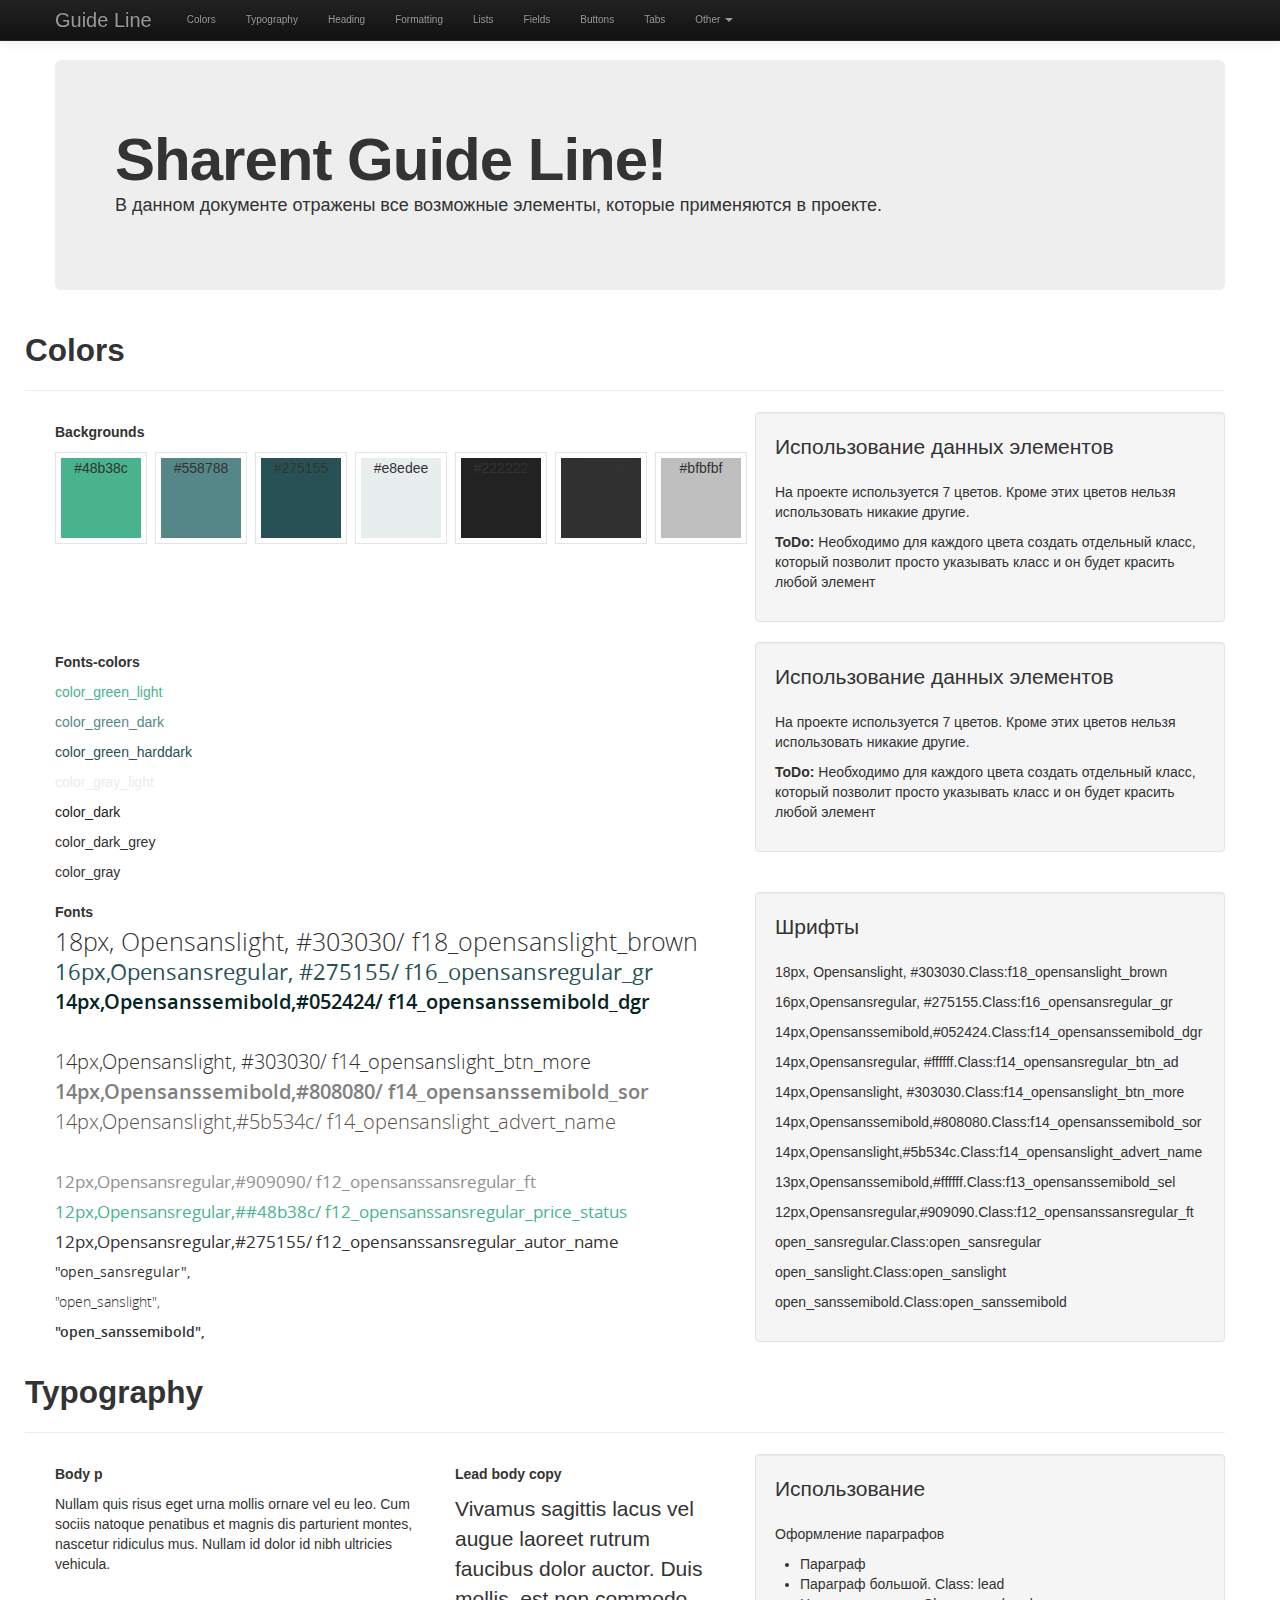
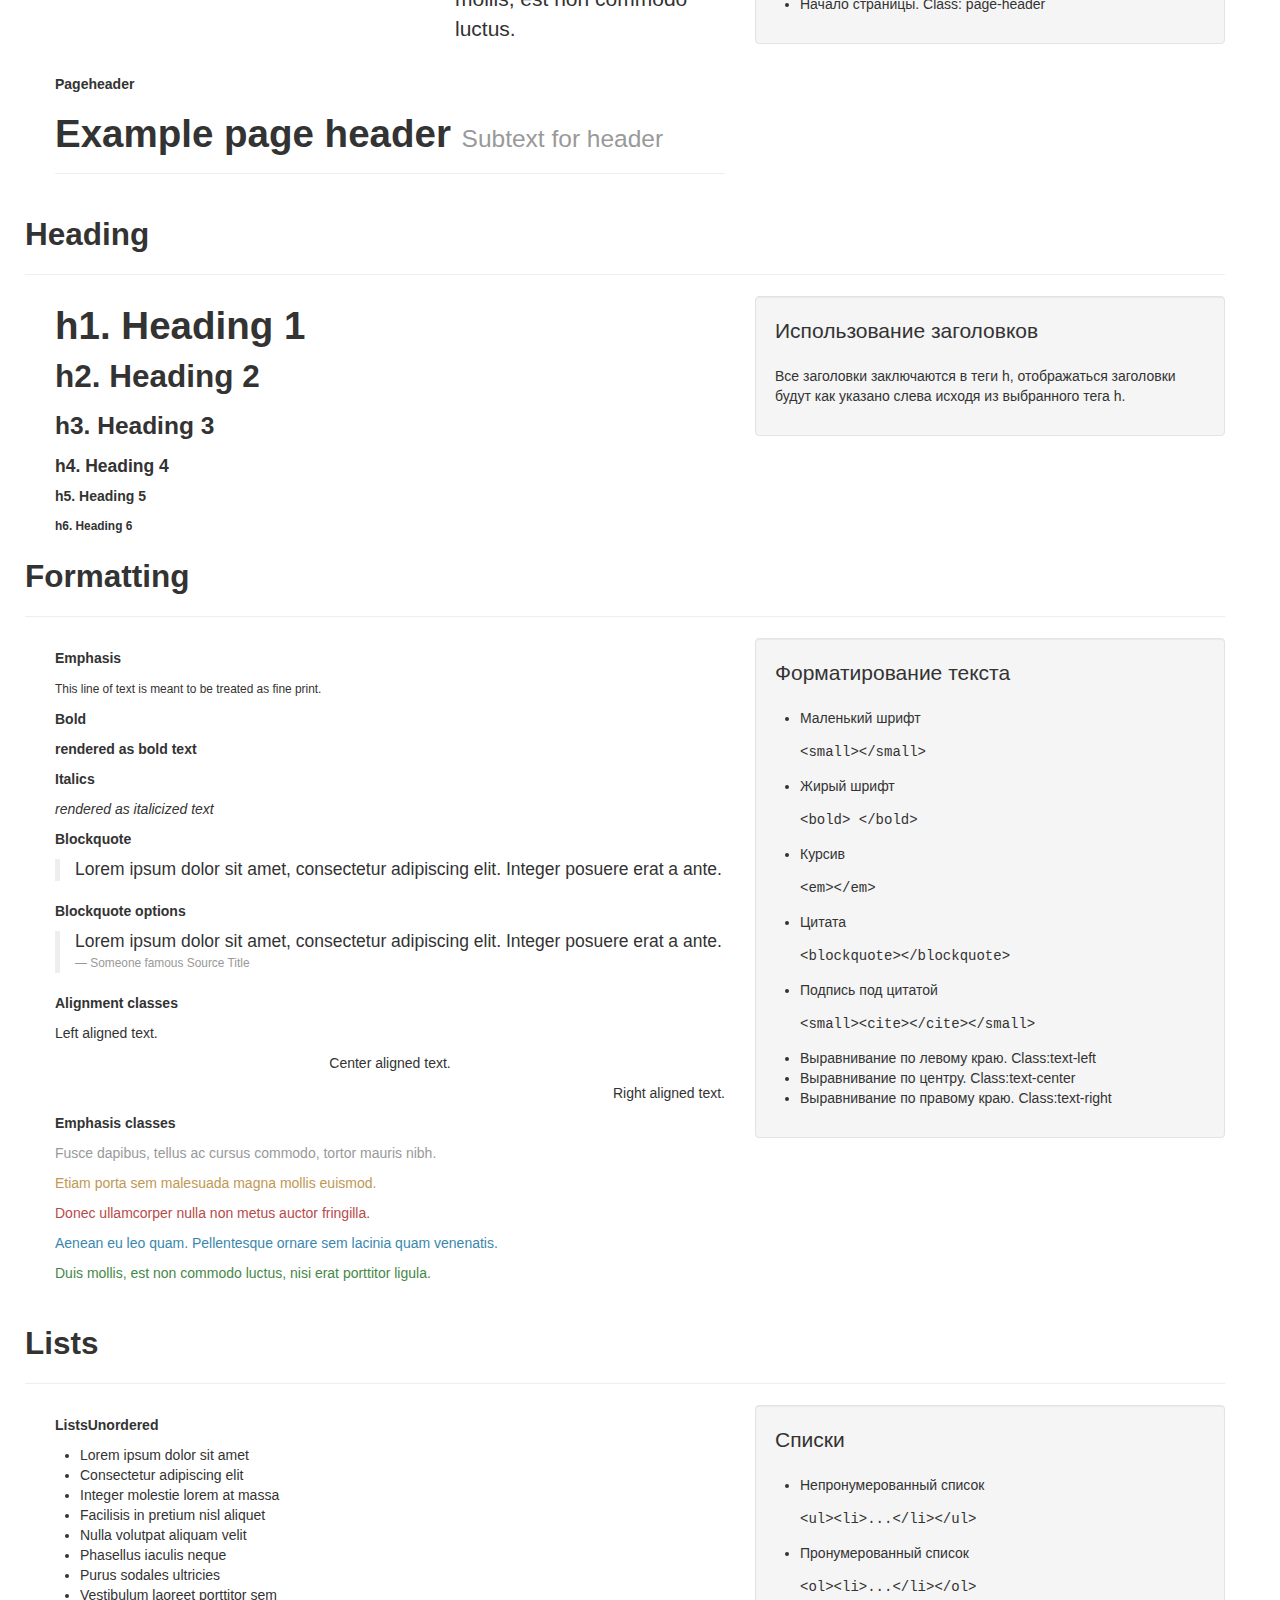
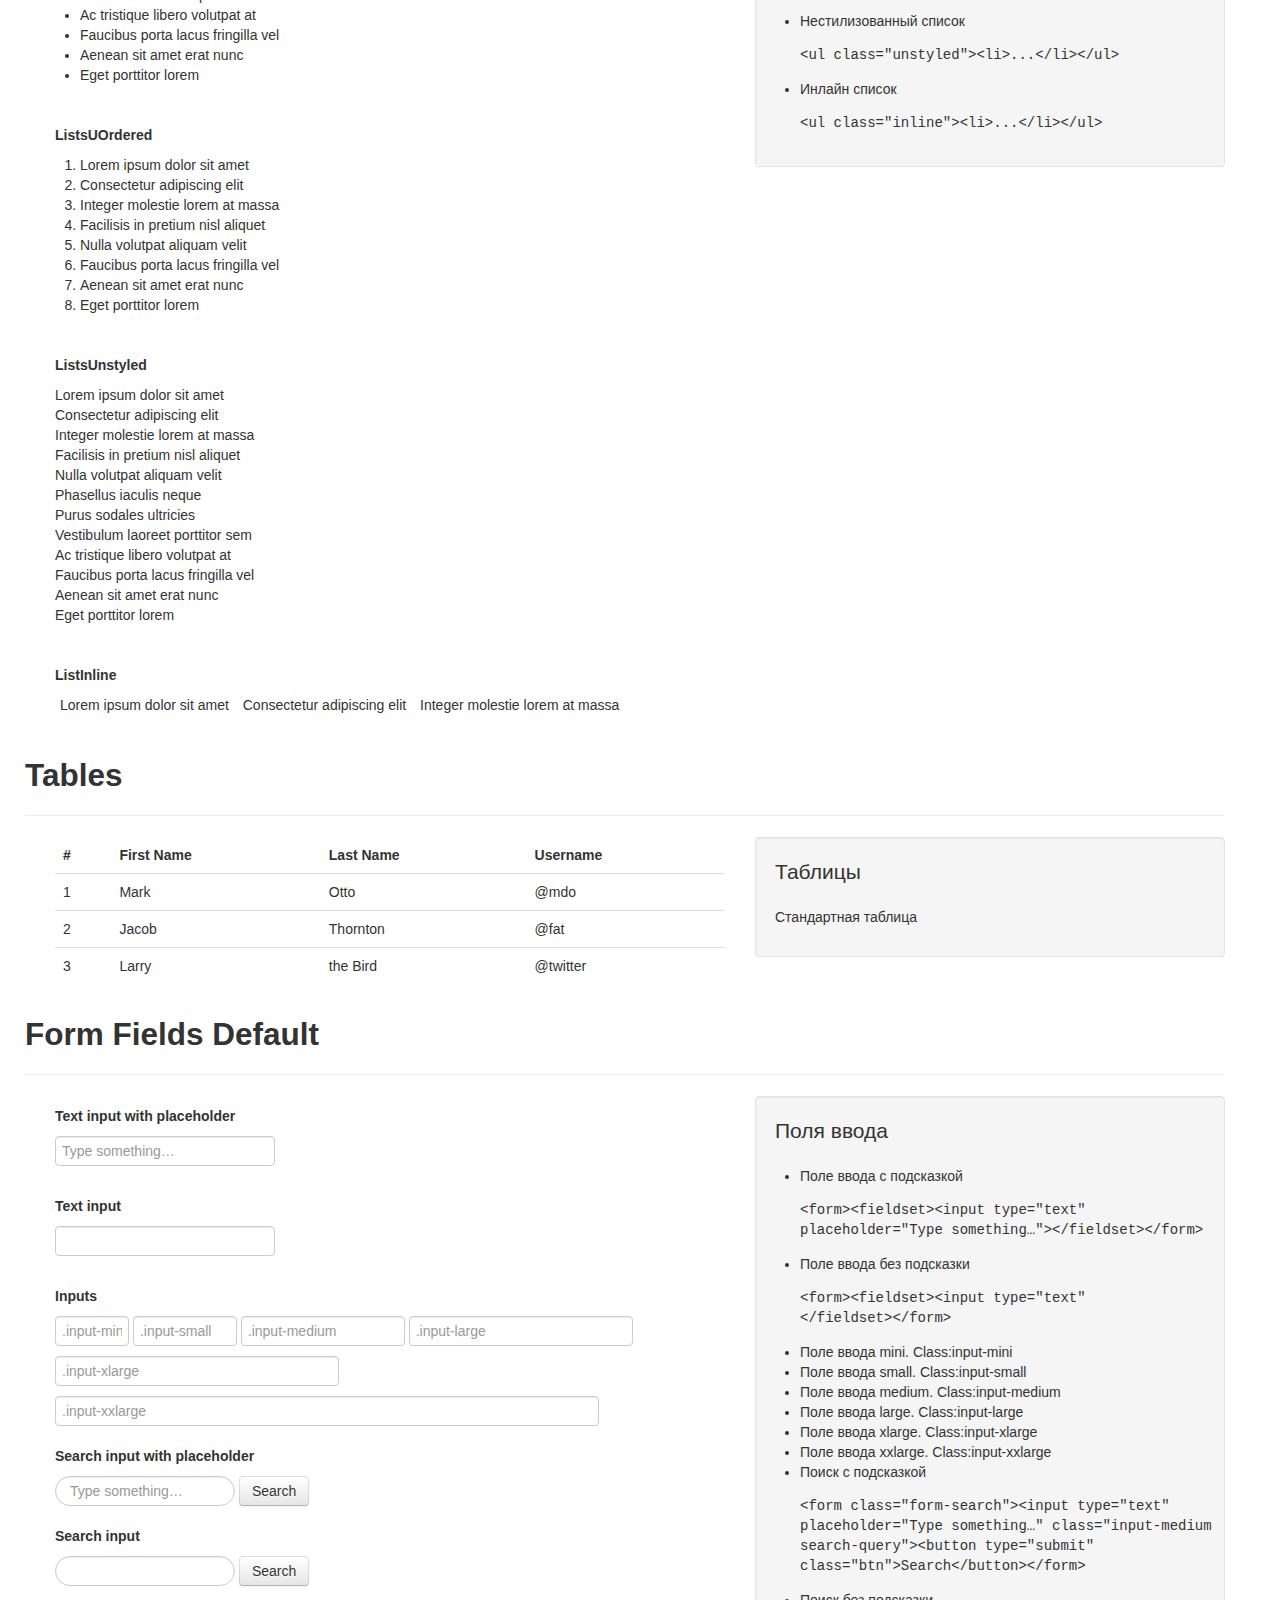
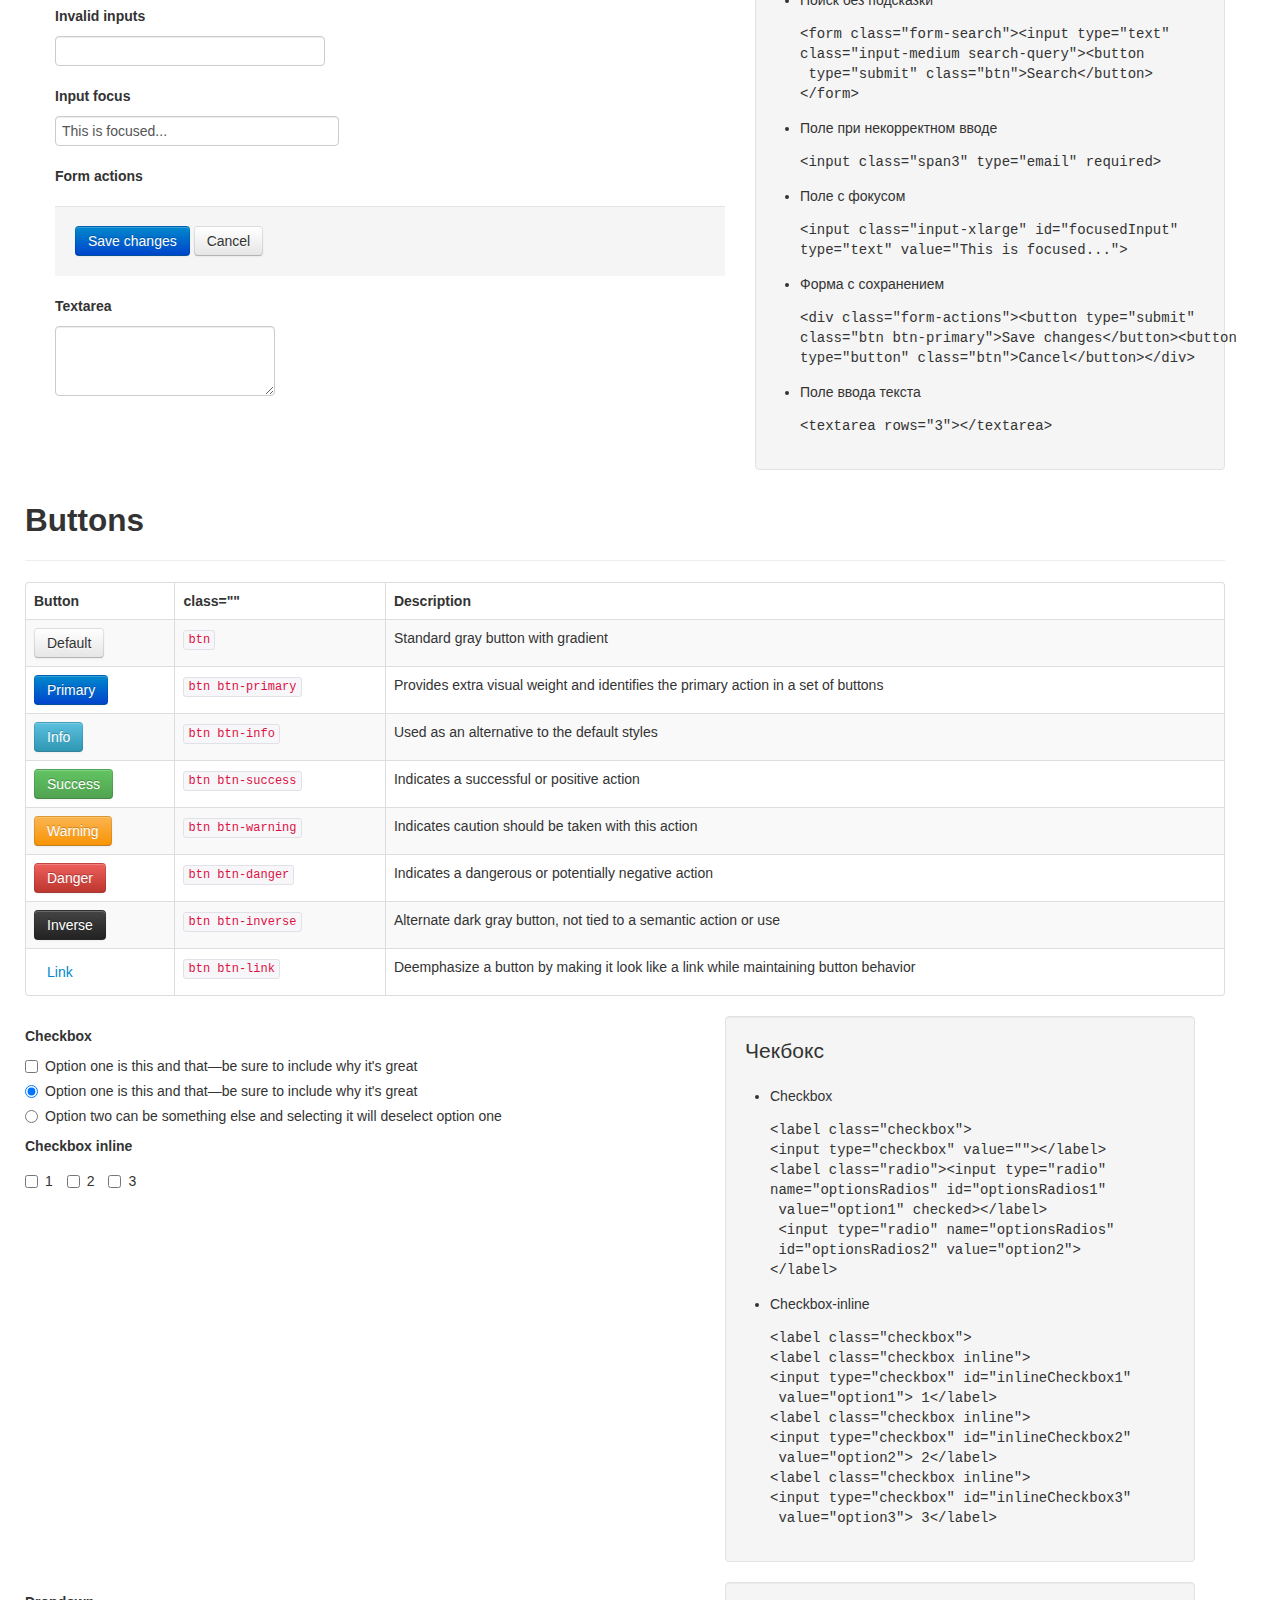
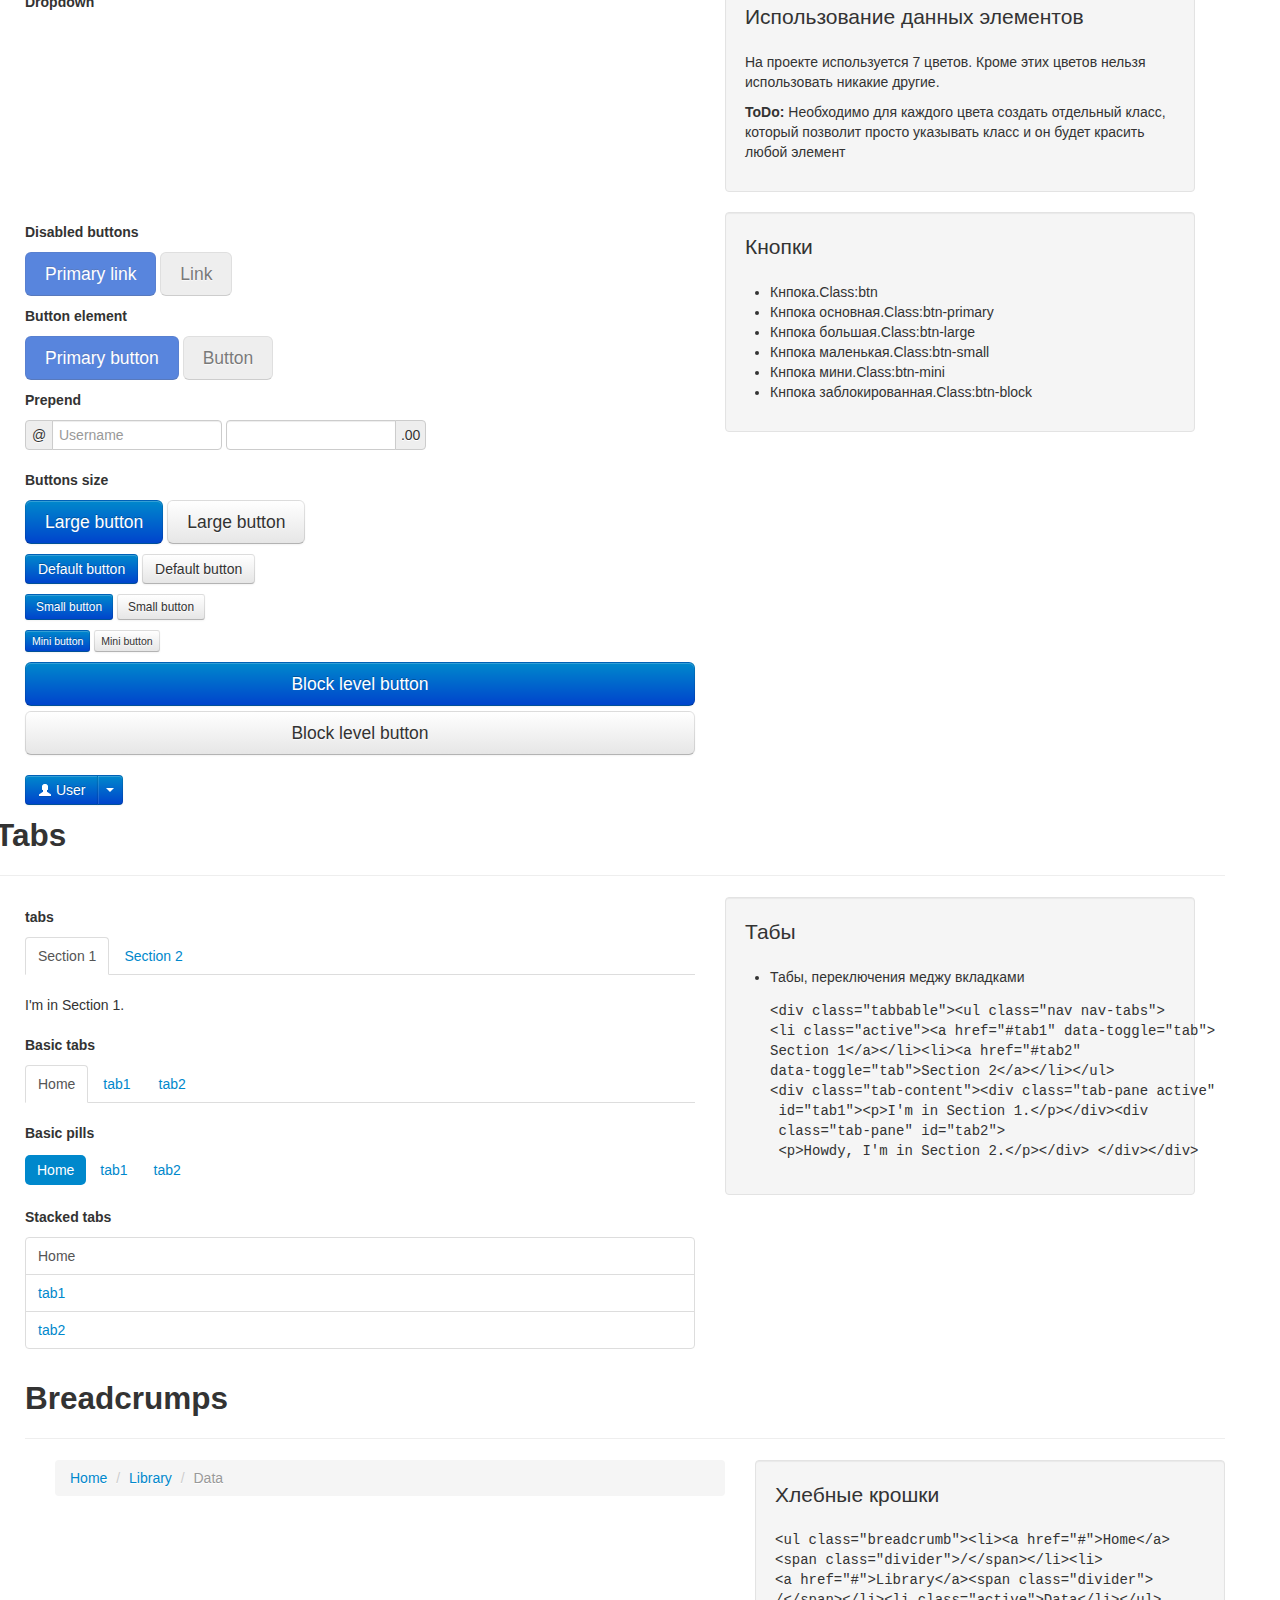
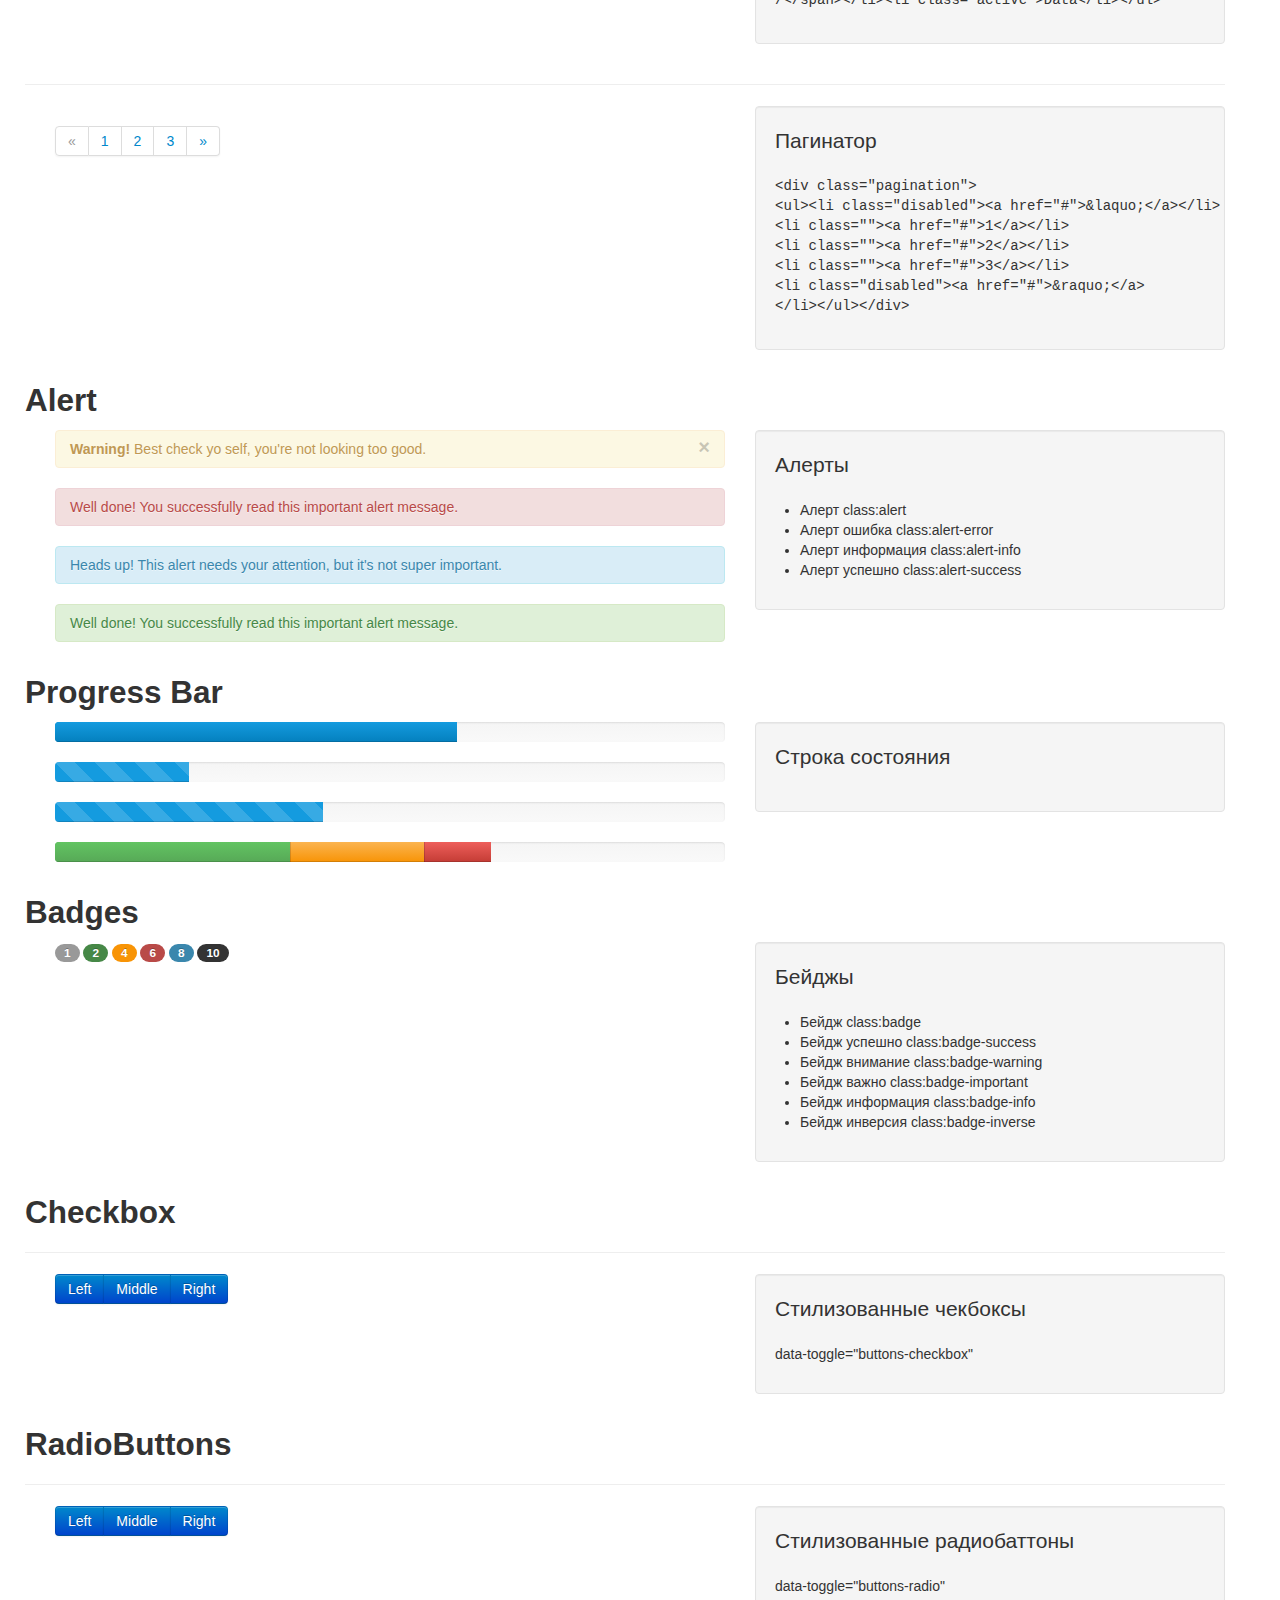
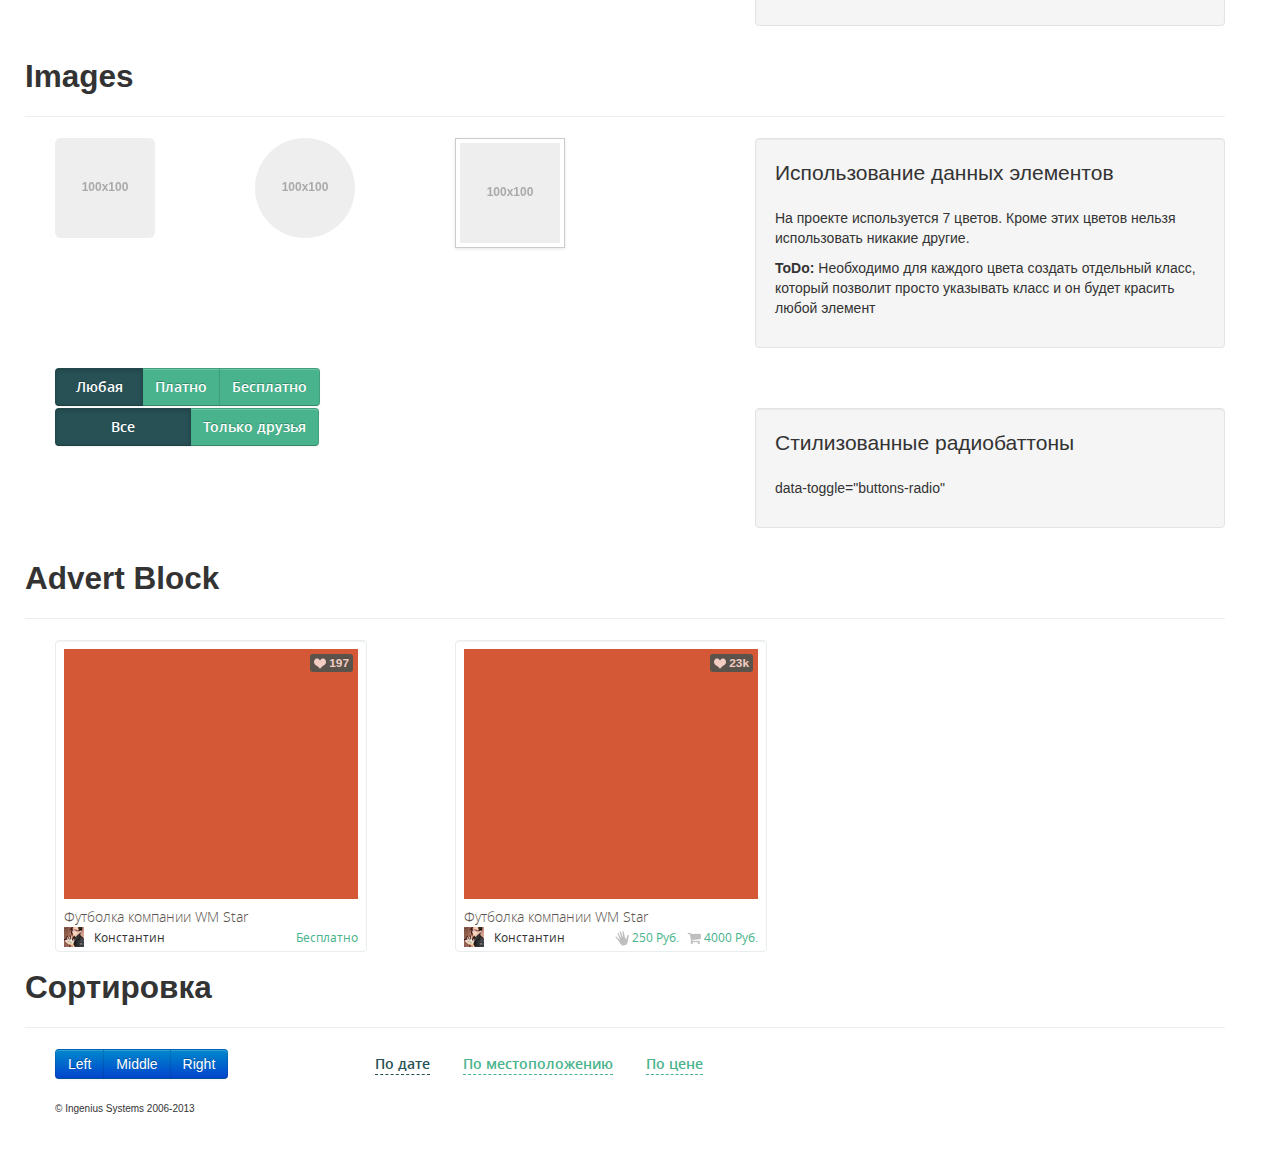
==== commit b181ce35: "++" ====
--- a/index.html
+++ b/index.html
@@ -70,7 +70,7 @@
 
             <!-- Let's go -->
 			
-			<div class="row">
+			<div class="row font_14">
 				<h2 id="Colors">Colors</h2>
 				<hr>
 				<div class="span7">
@@ -122,7 +122,7 @@
 					</div>
 				</div>
 			</div>
-			<div class="row">
+			<div class="row font_14">
 					<div class="span7">
 					<h5>Fonts-colors</h5>
 						<p class="color_green_light">color_green_light</p>
@@ -141,7 +141,7 @@
 						</div>
 					</div>
 			</div>
-			<div class="row">
+			<div class="row font_14">
 				<div class="span7">
 					<h5>Fonts</h5>
 					<p class="f18_opensanslight_brown"> 18px, Opensanslight, #303030/	f18_opensanslight_brown </p>
@@ -186,7 +186,7 @@
 			
 			</div>
 				
-			<div class="row">
+			<div class="row font_14">
 				<h2 id="Typography">Typography</h2>
 				<hr>
 				<div class="span7">
@@ -216,7 +216,7 @@
 					</div>
 				</div>
 			</div>
-			<div class="row">
+			<div class="row font_14">
 					<div class="span7">
 						<h5>Pageheader</h5>
 						<div class="page-header">
@@ -224,7 +224,7 @@
 						</div>
 					</div>
 			</div>
-			<div class="row">
+			<div class="row font_14">
 				<h2 id="Heading">Heading</h2>
 				<hr>
 				<div class="span7">
@@ -248,7 +248,7 @@
 				</div>
 			</div>	
 			
-			<div class="row">	
+			<div class="row font_14">	
 			<h2 id="Formatting">Formatting</h2>
 				<hr>
 				<div class="span7">
@@ -310,7 +310,7 @@
 				</div>
 			</div>
 			
-			<div class="row">
+			<div class="row font_14">
 				<h2 id="Lists">Lists</h2>
 				<hr>
 				<div class="span7">
@@ -390,10 +390,7 @@
 					</div>
 				</div>
 			</div>
-			
-			
-			
-			<div class="row">
+			<div class="row font_14">
 			<h2 id="Tables">Tables</h2>
 			<hr>
 			
@@ -438,8 +435,7 @@
 					</div>
 			
 			</div>
-			
-			<div class="row">
+			<div class="row font_14">
 				<h2 id="Fields">Form Fields Default</h2>
 				<hr>
 				<div class="span7">
@@ -529,7 +525,16 @@
 				</div>
 			</div>
 
-			<div class="row">
+			
+			
+			
+			
+			
+			
+			
+			
+			
+			<div class="row font_14">
 				<h2 id="Buttons">Buttons</h2>
 				<hr>
 				
@@ -804,7 +809,7 @@
 			</div>
 			
 			</div>
-			<div class="row">
+			<div class="row font_14">
 				<h2 id="Breadcrumps">Breadcrumps</h2>
 				<hr>
 				<div class="span7">
@@ -830,7 +835,7 @@
 				
 			</div>
 			
-			<div class="row">
+			<div class="row font_14">
 				<h2 id="Pagination"></h2>
 				<hr>
 				<div class="span7">	
@@ -862,7 +867,7 @@
 				</div>			
 			</div>
 			
-			<div class="row">
+			<div class="row font_14">
 				<h2 id="Alert">Alert</h2>
 				<div class="span7">
 					<div class="alert">
@@ -896,7 +901,7 @@
 			</div>
 		
 			
-			<div class="row">
+			<div class="row font_14">
 				<h2 id="Bars">Progress Bar</h2>
 				<div class="span7">
 					<div class="progress">
@@ -922,7 +927,7 @@
 					</div>
 				</div>	
 			</div>
-			<div class="row">
+			<div class="row font_14">
 				<h2 id="Badges">Badges</h2>		
 				<div class="span7">
 					<span class="badge">1</span>
@@ -948,7 +953,7 @@
 					</div>
 				</div>	
 			</div>
-			<div class="row">
+			<div class="row font_14">
 				<h2 id="Checkbox">Checkbox</h2>
 				<hr>
 				<div class="span7">
@@ -965,7 +970,7 @@
 					</div>
 				</div>	
 			</div>
-			<div class="row">
+			<div class="row font_14">
 				<h2 id="RadioButtons">RadioButtons</h2>
 				<hr>
 				<div class="span7">
@@ -982,7 +987,7 @@
 					</div>
 				</div>	
 			</div>
-			<div class="row">
+			<div class="row font_14">
 				<h2 id="Images">Images</h2>
 				<hr>
 				<div class="span2">
@@ -1004,8 +1009,8 @@
 					</div>
 				</div>
 			</div>	       			
-			<hr>
-			<div class="row">
+			
+			<div class="row font_14">
 			
 				<div class="span7">
 					<div class="btn-group" data-toggle="buttons-radio">
@@ -1039,6 +1044,7 @@
 				</div>	-->		
 				
 				
+			</div>
 			</div>
 			<div class="row">
 				<h2>Advert Block</h2>
@@ -1094,14 +1100,46 @@
 				
 				
 			</div>
-			<hr>
-			
+			
+			<div class="row">
+				<h2>Сортировка</h2>
+				<hr>
+				<div class="span3">
+					<div class="btn-group" data-toggle="buttons-radio">
+					  <button type="button" class="btn btn-primary">Left</button>
+					  <button type="button" class="btn btn-primary">Middle</button>
+					  <button type="button" class="btn btn-primary">Right</button>
+					</div>
+				</div>
+				<div class="span5">
+					<div class="sort_block">
+						<label class="radio inline ">
+							<div class="radio_select active" id="select_from_date">По дате<div class="triangle triangle_down block"></div><input type="radio" name="optionsRadios" id="optionsRadios1" value="option1" class="none"></div>	
+						 </label>  
+						<label class="radio inline">
+							<div class="radio_select">По местоположению<div class="triangle triangle_down none"></div><input type="radio" name="optionsRadios" id="optionsRadios2" value="option2" class="none"></div>	
+						</label>
+						<label class="radio inline">
+							<div class="radio_select">По цене<div class="triangle triangle_down none"></div><input type="radio" name="optionsRadios" id="optionsRadios3" value="option3" class="none"></div>
+						</label>
+					</div>
+				
+				</div>
+				
+				
+				
+				<div class="span5"></div>
+				</div>
+			</div>
+			</br>
       <footer>
+		<div class="container">
           <p>&copy; Ingenius Systems 2006-2013</p>
+		</div>  
       </footer>
 
-		</div> <!-- /container -->
-
+</div> <!-- /container -->
+			
 
     <script>window.jQuery || document.write('<script src="js/vendor/jquery-1.10.1.min.js"><\/script>')</script>
     <script src="js/vendor/bootstrap.min.js"></script>
--- a/css/main.css
+++ b/css/main.css
@@ -2,6 +2,9 @@
 body{
 font-size:10px;
 }
+.font_14{
+
+font-size:1.4em}
 /* ==========================================================================
    Ingenius Systems custom styles
    ========================================================================== */
@@ -246,6 +249,43 @@
 	top:5px;
 	opacity: 0.7; /* Полупрозрачность элемента */
 }
+.block{
+	display:block;
+}
+.none{
+	display:none;
+}
 .mr_right_3{
 	margin-right:3px;
-}+}
+.triangle{
+	}
+.triangle_down{
+	background:url(../img/triangle_down.png);
+	width: 8px;
+	height: 6px;
+	top:8px;
+	right:-10px;
+	position:absolute;
+	
+}
+.triangle_up{
+background:url(../img/triangle_up.png);
+	width: 8px;
+	height: 6px;
+	top:8px;
+	right:-10px;
+	position:absolute;
+	
+
+}
+.radio_select{
+	color:#48b38c;
+	border-bottom:1px dashed #48b38c;
+	position:relative;
+	font-family:open_sanssemibold;
+}
+.radio_select.active{
+	color:#275155 !important;
+	border-bottom:1px dashed #275155;
+}
